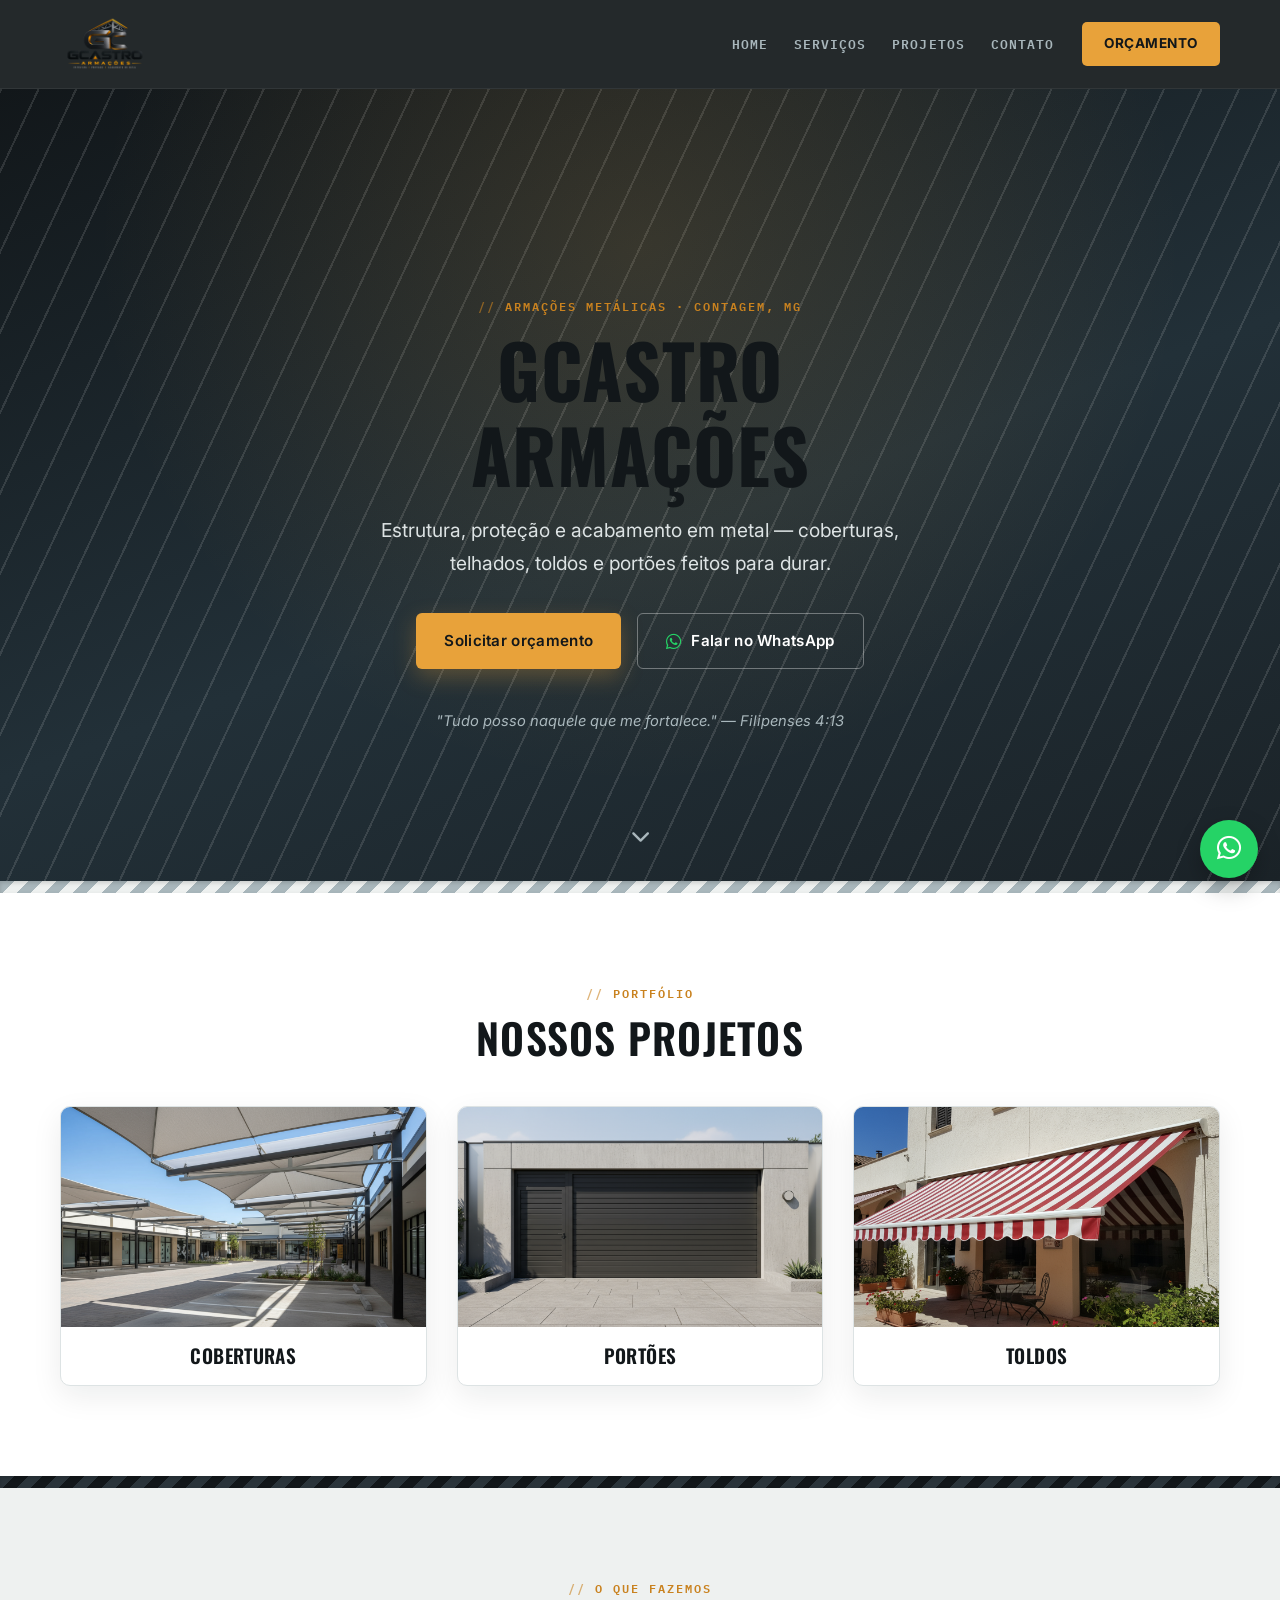
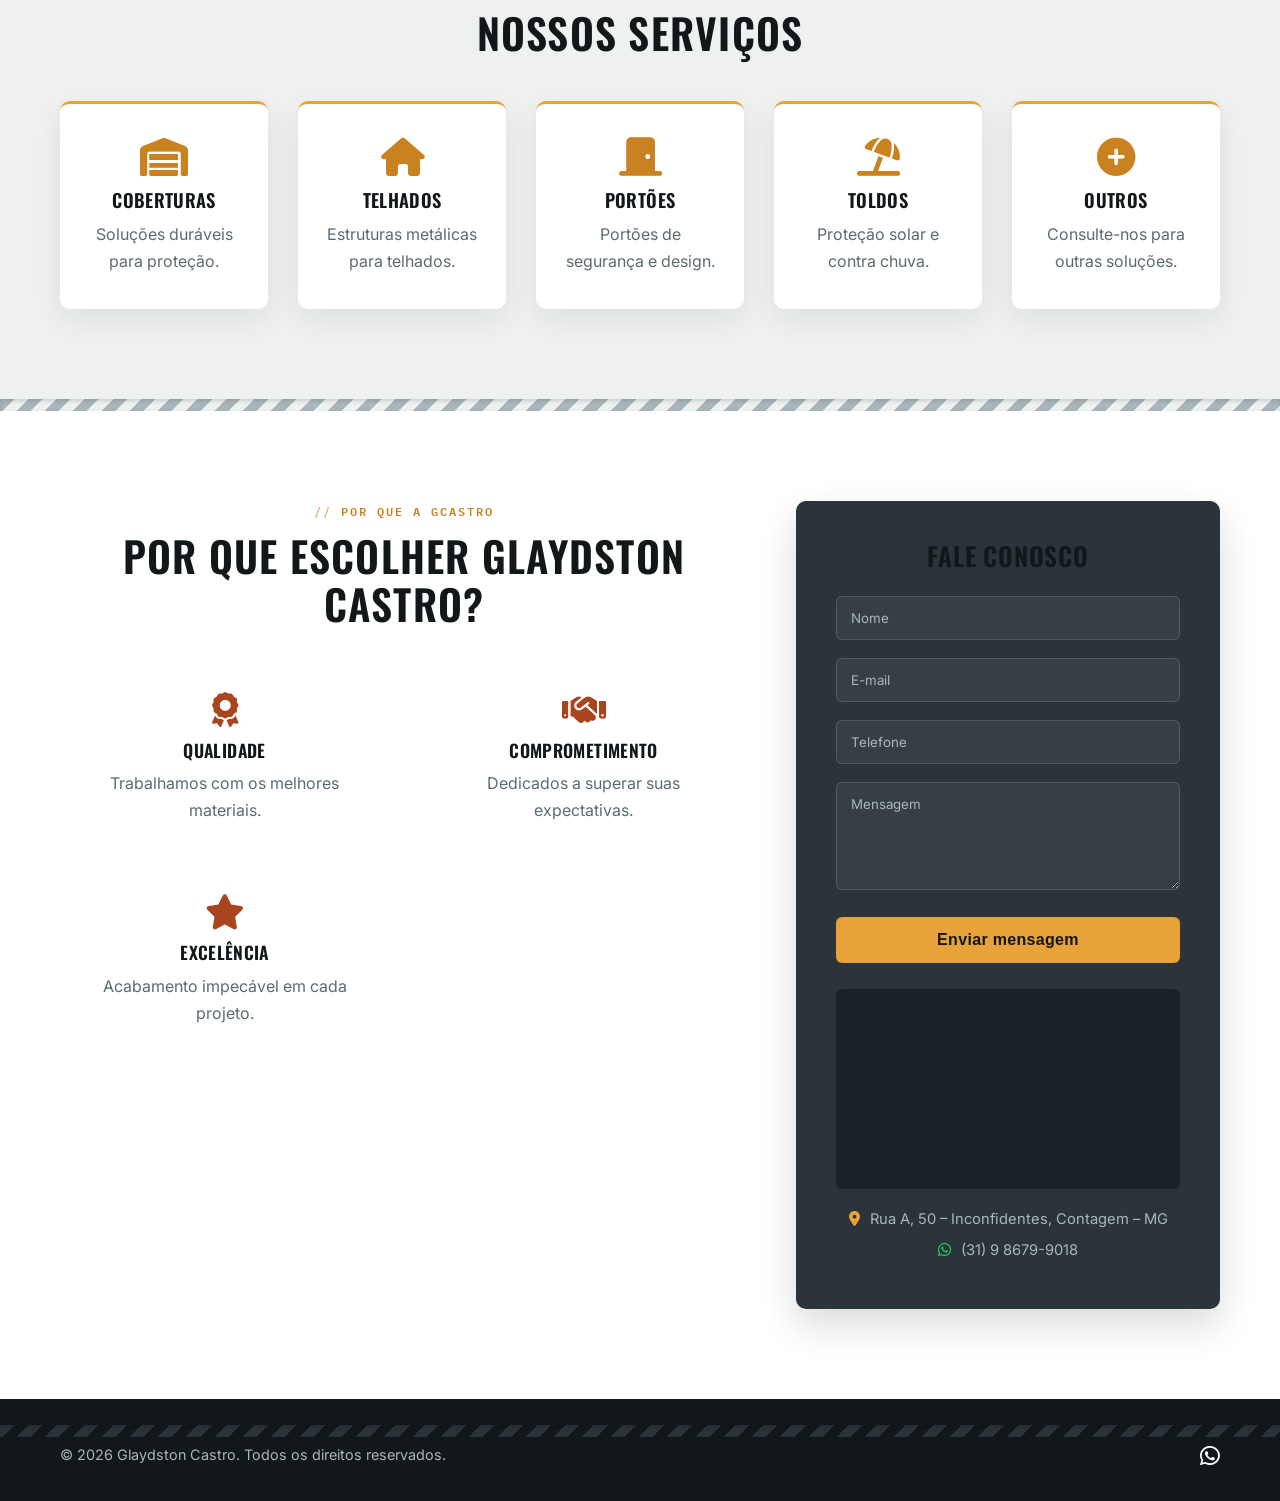
==== index.html @ 1cb58c8f "Update index.html" ====
<!DOCTYPE html>
<html lang="pt-BR">

<head>
    <!-- ==== Metas essenciais ==== -->
    <meta charset="UTF-8">
    <meta name="viewport" content="width=device-width, initial-scale=1.0">
    <title>GCASTRO ARMAÇÕES – Coberturas, Toldos, Portões e Telhados</title>
    <meta name="description"
          content="Armações metálicas, coberturas, toldos, portões e telhados em Contagem – Glaydston Castro. Qualidade, comprometimento e excelência.">
    <meta name="theme-color" content="#161D22">
    <link rel="canonical" href="https://gcastroarmacoes.cf/">

    <!-- ==== Open Graph (para redes sociais) ==== -->
    <meta property="og:title" content="GCASTRO ARMAÇÕES">
    <meta property="og:description"
          content="Armações metálicas, coberturas, toldos, portões e telhados em Contagem – Glaydston Castro.">
    <meta property="og:url" content="https://gcastroarmacoes.cf/">
    <meta property="og:image" content="https://gcastroarmacoes.cf/images/logo.png">
    <meta property="og:type" content="website">
    <meta property="og:locale" content="pt_BR">

    <!-- ==== Favicon ==== -->
    <link rel="icon" href="/favicon.png" type="image/png">

    <!-- ==== Pré-conexões (melhor LCP) ==== -->
    <link rel="preconnect" href="https://fonts.googleapis.com">
    <link rel="preconnect" href="https://fonts.gstatic.com" crossorigin>
    <link rel="preconnect" href="https://cdnjs.cloudflare.com">

    <!-- ==== Fontes externas ====
         Oswald  -> títulos (traço condensado, "estampado em metal")
         Inter   -> texto corrido
         IBM Plex Mono -> rótulos/etiquetas (efeito "código de série") -->
    <link href="https://fonts.googleapis.com/css2?family=Oswald:wght@500;600;700&family=Inter:wght@400;500;600&family=IBM+Plex+Mono:wght@500;600&display=swap"
          rel="stylesheet">
    <link rel="stylesheet"
          href="https://cdnjs.cloudflare.com/ajax/libs/font-awesome/6.5.1/css/all.min.css">

    <!-- ==== Seu CSS ==== -->
    <link rel="stylesheet" href="style.css">
</head>

<body>

<a class="skip-link" href="#home">Pular para o conteúdo</a>

<header class="header" id="site-header">
    <div class="container">
        <!-- LOGO -->
        <a href="#home" class="logo" aria-label="Ir para a página inicial">
            <img src="images/logoGcastro.png" alt="Logotipo GCASTRO ARMAÇÕES" loading="lazy">
        </a>

        <!-- BOTÃO DO MENU MOBILE -->
        <button class="menu-toggle"
                aria-label="Abrir menu"
                aria-controls="nav-primary"
                aria-expanded="false">
            <i class="fa-solid fa-bars"></i>
        </button>

        <!-- MENU DE NAVEGAÇÃO -->
        <nav id="nav-primary" class="navbar" aria-label="Menu principal">
            <ul>
                <li><a href="#home">HOME</a></li>
                <li><a href="#servicos">SERVIÇOS</a></li>
                <li><a href="#projetos">PROJETOS</a></li>
                <li><a href="#contato">CONTATO</a></li>
            </ul>
            <a href="#contato" class="btn-cta">ORÇAMENTO</a>
        </nav>
    </div>
    <div class="nav-backdrop" hidden></div>
</header>

<!-- ==== CONTEÚDO PRINCIPAL ==== -->
<main>

    <!-- HERO -->
    <section id="home" class="hero">
        <div class="hero-texture" aria-hidden="true"></div>
        <div class="hero-overlay"></div>
        <div class="container hero-content">
            <p class="eyebrow">Armações metálicas · Contagem, MG</p>
            <h1>GCASTRO<br>ARMAÇÕES</h1>
            <p class="hero-lead">Estrutura, proteção e acabamento em metal — coberturas, telhados,
                toldos e portões feitos para durar.</p>
            <div class="hero-actions">
                <a href="#contato" class="btn btn-primary">Solicitar orçamento</a>
                <a href="https://wa.me/5531986799018" class="btn btn-ghost" target="_blank" rel="noopener">
                    <i class="fa-brands fa-whatsapp"></i> Falar no WhatsApp
                </a>
            </div>
            <p class="bible-verse">"Tudo posso naquele que me fortalece." — Filipenses 4:13</p>
        </div>
        <a href="#projetos" class="scroll-cue" aria-label="Rolar para os projetos">
            <i class="fa-solid fa-chevron-down"></i>
        </a>
    </section>

    <div class="seam" aria-hidden="true"></div>

    <!-- PROJETOS -->
    <section id="projetos" class="section projetos-section">
        <div class="container">
            <p class="eyebrow eyebrow-center">Portfólio</p>
            <h2>Nossos Projetos</h2>
            <div class="grid-3">
                <article class="projeto-card reveal">
                    <div class="projeto-media">
                        <img src="images/coberturas-com-toldo.png"
                             alt="Cobertura residencial com toldo"
                             loading="lazy">
                    </div>
                    <h3>Coberturas</h3>
                </article>
                <article class="projeto-card reveal">
                    <div class="projeto-media">
                        <img src="images/portao-moderno.png"
                             alt="Portão de design moderno"
                             loading="lazy">
                    </div>
                    <h3>Portões</h3>
                </article>
                <article class="projeto-card reveal">
                    <div class="projeto-media">
                        <img src="images/toldo-listrado.png"
                             alt="Toldo listrado"
                             loading="lazy">
                    </div>
                    <h3>Toldos</h3>
                </article>
            </div>
        </div>
    </section>

    <div class="seam seam-alt" aria-hidden="true"></div>

    <!-- SERVIÇOS -->
    <section id="servicos" class="section servicos-section">
        <div class="container">
            <p class="eyebrow eyebrow-center">O que fazemos</p>
            <h2>Nossos Serviços</h2>
            <div class="grid-3 grid-5">
                <div class="servico-item reveal">
                    <i class="fa-solid fa-warehouse"></i>
                    <h3>Coberturas</h3>
                    <p>Soluções duráveis para proteção.</p>
                </div>
                <div class="servico-item reveal">
                    <i class="fa-solid fa-house"></i>
                    <h3>Telhados</h3>
                    <p>Estruturas metálicas para telhados.</p>
                </div>
                <div class="servico-item reveal">
                    <i class="fa-solid fa-door-closed"></i>
                    <h3>Portões</h3>
                    <p>Portões de segurança e design.</p>
                </div>
                <div class="servico-item reveal">
                    <i class="fa-solid fa-umbrella-beach"></i>
                    <h3>Toldos</h3>
                    <p>Proteção solar e contra chuva.</p>
                </div>
                <div class="servico-item reveal">
                    <i class="fa-solid fa-circle-plus"></i>
                    <h3>Outros</h3>
                    <p>Consulte-nos para outras soluções.</p>
                </div>
            </div>
        </div>
    </section>

    <div class="seam" aria-hidden="true"></div>

    <!-- CONTATO / POR QUE ESCOLHER -->
    <section id="contato" class="section choose-contact-section">
        <div class="container flex-container">
            <!-- Por que escolher -->
            <div class="choose-us-content">
                <p class="eyebrow">Por que a Gcastro</p>
                <h2>Por que escolher Glaydston Castro?</h2>
                <div class="grid-3">
                    <div class="reason-item reveal">
                        <i class="fa-solid fa-award"></i>
                        <h3>Qualidade</h3>
                        <p>Trabalhamos com os melhores materiais.</p>
                    </div>
                    <div class="reason-item reveal">
                        <i class="fa-solid fa-handshake"></i>
                        <h3>Comprometimento</h3>
                        <p>Dedicados a superar suas expectativas.</p>
                    </div>
                    <div class="reason-item reveal">
                        <i class="fa-solid fa-star"></i>
                        <h3>Excelência</h3>
                        <p>Acabamento impecável em cada projeto.</p>
                    </div>
                </div>
            </div>

            <!-- Formulário de contato -->
            <div class="contact-form-card reveal">
                <h2>Fale Conosco</h2>

                <!-- *** Troque o action abaixo por seu endpoint (ex.: Formspree, Netlify Forms, etc.) *** -->
                <form action="https://formspree.io/f/mwlkeevk" method="POST"
                         name="_subject"
                        value="Novo orçamento - GCASTRO ARMAÇÕES">
                    <div class="form-group">
                        <label for="nome" class="sr-only">Nome</label>
                        <input type="text" id="nome" name="nome" placeholder="Nome" required>
                    </div>

                    <div class="form-group">
                        <label for="email" class="sr-only">E-mail</label>
                        <input type="email" id="email" name="_replyto" placeholder="E-mail" required>
                    </div>

                    <div class="form-group">
                        <label for="telefone" class="sr-only">Telefone</label>
                        <input type="tel" id="telefone" name="telefone" placeholder="Telefone">
                    </div>

                    <div class="form-group">
                        <label for="mensagem" class="sr-only">Mensagem</label>
                        <textarea id="mensagem" name="mensagem" rows="5"
                                  placeholder="Mensagem"></textarea>
                    </div>

                    <button type="submit" class="btn-submit">Enviar mensagem</button>

                    <input type="hidden"
                       name="_next"
                       value="https://gcastroarmacoes.cf/obrigado.html">
                </form>

                <!-- MAPA (lazy-load) -->
                <div class="map-placeholder">
                    <iframe src="https://www.google.com/maps/embed?pb=!1m18!1m12!1m3!1d3751.234567890123!2d-44.03!3d-19.93!2m3!1f0!2f0!3f0!3m2!1i1024!2i768!4f13.1!3m3!1m2!1s0x0%3A0x0!2zMTnCsDU1JzQ4LjAiUyA0NMKwMDEnNDguMCJX!5e0!3m2!1spt-BR!2sbr!4v1699999999999!5m2!1spt-BR!2sbr"
                            width="100%" height="200" style="border:0;" loading="lazy"
                            title="Localização Gcastro Armações no mapa"
                            allowfullscreen="" referrerpolicy="no-referrer-when-downgrade"></iframe>
                </div>

                <p class="address"><i class="fa-solid fa-location-dot"></i> Rua A, 50 – Inconfidentes, Contagem – MG</p>
                <p class="phone"><i class="fa-brands fa-whatsapp"></i> (31) 9 8679-9018</p>
            </div>
        </div>
    </section>

</main>

<!-- ==== RODAPÉ ==== -->
<footer class="footer">
    <div class="seam seam-alt" aria-hidden="true"></div>
    <div class="container">
        <p>&copy; <span id="year">2024</span> Glaydston Castro. Todos os direitos reservados.</p>
        <div class="social-links">
            <a href="https://wa.me/5531986799018" target="_blank" rel="noopener" title="WhatsApp">
                <i class="fa-brands fa-whatsapp"></i>
            </a>
        </div>
    </div>
</footer>

<!-- BOTÃO FLUTUANTE WHATSAPP -->
<a href="https://wa.me/5531986799018" class="whatsapp-float" target="_blank" rel="noopener"
   aria-label="Chamar no WhatsApp">
    <i class="fa-brands fa-whatsapp"></i>
</a>

<!-- BOTÃO VOLTAR AO TOPO -->
<button class="back-to-top" type="button" aria-label="Voltar ao topo" hidden>
    <i class="fa-solid fa-arrow-up"></i>
</button>

<!-- ==== Seu JavaScript ==== -->
<script src="script.js" defer></script>
</body>
</html>
---- style.css ----
/* =========================================================
   1  RESET BÁSICO
   ========================================================= */
*,
*::before,
*::after {
    margin: 0;
    padding: 0;
    box-sizing: border-box;
}

/* =========================================================
   2  TOKENS — sistema de design "metal industrial"
   Paleta inspirada em chapa galvanizada, aço oxidado e sinalização
   de obra: cinza-aço frio, carvão quase preto e âmbar de solda.
   ========================================================= */
:root {
    /* aço / neutros */
    --ink:        #12171A;   /* texto principal sobre claro */
    --steel-900:  #12171A;   /* fundo mais escuro (header/footer) */
    --steel-800:  #1B2328;   /* seções escuras */
    --steel-700:  #2A343A;   /* cartões escuros (form de contato) */
    --steel-500:  #5B6B72;   /* texto secundário sobre claro */
    --steel-300:  #A9B7BC;   /* texto secundário sobre escuro */
    --steel-200:  #DDE3E4;   /* bordas sutis */
    --mist:       #EEF1F0;   /* fundo de seção clara (cinza-primer frio) */
    --white:      #FFFFFF;

    /* acentos — tons de solda / metal oxidado */
    --amber:      #E8A23A;   /* acento primário: faísca / zinco */
    --amber-dark: #C9821F;   /* hover do acento primário */
    --rust:       #A8451F;   /* acento secundário: aço oxidado */

    /* tipografia */
    --font-display: 'Oswald', sans-serif;
    --font-body:    'Inter', sans-serif;
    --font-mono:    'IBM Plex Mono', monospace;

    /* forma */
    --radius: 10px;
    --shadow-soft: 0 10px 30px rgba(18, 23, 26, .08);
    --shadow-lift: 0 16px 36px rgba(18, 23, 26, .16);
    --ease: cubic-bezier(.22, .61, .36, 1);
}

/* =========================================================
   3  TIPOGRAFIA / GERAL
   ========================================================= */
html {
    scroll-behavior: smooth;
    scroll-padding-top: 90px;
}
body {
    font-family: var(--font-body);
    line-height: 1.7;
    color: var(--ink);
    background-color: var(--white);
}
a { text-decoration: none; color: inherit; }
ul { list-style: none; }
img { max-width: 100%; display: block; }

h1, h2, h3 {
    font-family: var(--font-display);
    text-transform: uppercase;
    color: var(--ink);
    line-height: 1.15;
}
h2 {
    font-size: clamp(1.8rem, 3.4vw, 2.6rem);
    font-weight: 600;
    letter-spacing: .03em;
    text-align: center;
    margin-bottom: 16px;
}
h3 { font-weight: 600; letter-spacing: .02em; margin-bottom: 10px; }

.eyebrow {
    font-family: var(--font-mono);
    font-size: .78rem;
    font-weight: 600;
    letter-spacing: .16em;
    text-transform: uppercase;
    color: var(--amber-dark);
    margin-bottom: 10px;
}
.eyebrow::before { content: '// '; opacity: .6; }
.eyebrow-center { text-align: center; }

/* Foco visível para navegação por teclado */
a:focus-visible,
button:focus-visible,
input:focus-visible,
textarea:focus-visible {
    outline: 3px solid var(--amber);
    outline-offset: 3px;
}

/* Link "pular para o conteúdo" */
.skip-link {
    position: absolute;
    left: -999px;
    top: 0;
    background: var(--amber);
    color: var(--ink);
    padding: 12px 18px;
    font-weight: 600;
    z-index: 2000;
    border-radius: 0 0 6px 0;
}
.skip-link:focus { left: 0; }

/* =========================================================
   4  LAYOUT / CONTAINER
   ========================================================= */
.container {
    max-width: 1200px;
    margin: 0 auto;
    padding: 0 20px;
}

/* =========================================================
   5  HEADER
   ========================================================= */
.header {
    background-color: rgba(18, 23, 26, .92);
    backdrop-filter: blur(8px);
    color: var(--white);
    padding: 14px 0;
    position: sticky;
    top: 0;
    z-index: 1000;
    border-bottom: 1px solid rgba(255,255,255,.06);
    transition: box-shadow .3s var(--ease);
}
.header.is-scrolled { box-shadow: 0 8px 24px rgba(0,0,0,.25); }
.header .container {
    display: flex;
    align-items: center;
    justify-content: space-between;
}

.logo { display: flex; align-items: center; }
.logo img {
    height: 60px;
    width: auto;
    max-width: 220px;
    object-fit: contain;
}

.navbar { display: flex; align-items: center; gap: 28px; }
.navbar ul { display: flex; gap: 26px; }
.navbar ul li a {
    font-family: var(--font-mono);
    font-size: .82rem;
    letter-spacing: .08em;
    color: var(--steel-300);
    font-weight: 600;
    padding-bottom: 4px;
    border-bottom: 2px solid transparent;
    transition: color .25s var(--ease), border-color .25s var(--ease);
}
.navbar ul li a:hover,
.navbar ul li a:focus-visible { color: var(--white); border-color: var(--amber); }

.btn-cta {
    background-color: var(--amber);
    color: var(--ink);
    padding: 10px 22px;
    border-radius: 5px;
    font-weight: 700;
    font-size: .85rem;
    letter-spacing: .04em;
    white-space: nowrap;
    transition: background-color .25s var(--ease), transform .25s var(--ease);
}
.btn-cta:hover { background-color: var(--white); transform: translateY(-2px); }

.menu-toggle {
    display: none;
    background: none;
    border: none;
    color: var(--white);
    font-size: 1.6rem;
    cursor: pointer;
}

.nav-backdrop {
    position: fixed;
    inset: 0;
    background: rgba(10, 13, 15, .55);
    opacity: 0;
    pointer-events: none;
    transition: opacity .3s var(--ease);
    z-index: 900;
}
.nav-backdrop.active { opacity: 1; pointer-events: auto; }

/* =========================================================
   6  HERO — textura "chapa corrugada"
   ========================================================= */
.hero {
    position: relative;
    min-height: 88vh;
    display: flex;
    align-items: center;
    justify-content: center;
    text-align: center;
    color: var(--white);
    background: linear-gradient(160deg, var(--steel-900) 0%, #223038 55%, var(--steel-800) 100%);
    overflow: hidden;
    padding: 140px 0 80px;
}
/* Sugestão: para usar uma foto real de fundo, adicione
   background-image: url('images/sua-foto.jpg'); background-size: cover;
   background-position: center; ao seletor .hero acima do gradiente. */
.hero-texture {
    position: absolute;
    inset: 0;
    opacity: .12;
    background-image: repeating-linear-gradient(
        115deg,
        var(--white) 0px, var(--white) 2px,
        transparent 2px, transparent 34px
    );
}
.hero-overlay {
    position: absolute;
    inset: 0;
    background: radial-gradient(ellipse at 50% 20%, rgba(232,162,58,.14), transparent 60%);
}
.hero-content { position: relative; z-index: 1; max-width: 760px; margin: 0 auto; }
.hero h1 {
    font-size: clamp(2.6rem, 7vw, 4.6rem);
    font-weight: 700;
    letter-spacing: .01em;
    margin-bottom: 18px;
}
.hero-lead {
    font-size: clamp(1rem, 1.6vw, 1.2rem);
    color: var(--steel-200, #DDE3E4);
    max-width: 560px;
    margin: 0 auto 34px;
}
.hero-actions {
    display: flex;
    gap: 16px;
    justify-content: center;
    flex-wrap: wrap;
    margin-bottom: 40px;
}
.btn {
    display: inline-flex;
    align-items: center;
    gap: 10px;
    padding: 14px 28px;
    border-radius: 6px;
    font-weight: 600;
    font-size: .95rem;
    letter-spacing: .02em;
    transition: transform .25s var(--ease), background-color .25s var(--ease), box-shadow .25s var(--ease);
}
.btn-primary {
    background: var(--amber);
    color: var(--ink);
    box-shadow: 0 8px 22px rgba(232,162,58,.28);
}
.btn-primary:hover { background: var(--white); transform: translateY(-3px); }
.btn-ghost {
    background: transparent;
    color: var(--white);
    border: 1.5px solid rgba(255,255,255,.35);
}
.btn-ghost:hover { border-color: var(--white); transform: translateY(-3px); }
.btn-ghost i { color: #25D366; font-size: 1.1rem; }

.hero .bible-verse {
    font-style: italic;
    font-size: .92rem;
    color: var(--steel-300);
}

.scroll-cue {
    position: absolute;
    left: 50%;
    bottom: 28px;
    transform: translateX(-50%);
    color: var(--steel-300);
    font-size: 1.2rem;
    animation: bounce 2.2s infinite;
}
@keyframes bounce {
    0%, 100% { transform: translate(-50%, 0); }
    50% { transform: translate(-50%, 8px); }
}

/* =========================================================
   7  SEAM — divisor "costura de chapa metálica" (assinatura visual)
   ========================================================= */
.seam {
    height: 12px;
    background: repeating-linear-gradient(
        135deg,
        var(--steel-300) 0 10px,
        var(--mist) 10px 20px
    );
    box-shadow: inset 0 2px 4px rgba(0,0,0,.15);
}
.seam-alt {
    background: repeating-linear-gradient(
        135deg,
        var(--steel-700) 0 10px,
        var(--steel-900) 10px 20px
    );
}

/* =========================================================
   8  SEÇÕES GERAIS
   ========================================================= */
.section { padding: 90px 0; }
.projetos-section { background: var(--white); }
.servicos-section { background: var(--mist); text-align: center; }
.choose-contact-section { background: var(--white); }

.grid-3 {
    display: grid;
    grid-template-columns: repeat(auto-fit, minmax(280px, 1fr));
    gap: 30px;
    text-align: center;
    margin-top: 44px;
}
.grid-5 {
    grid-template-columns: repeat(auto-fit, minmax(200px, 1fr));
}

/* ==== CARD DE PROJETO ==== */
.projeto-card {
    background: var(--white);
    border-radius: var(--radius);
    overflow: hidden;
    box-shadow: var(--shadow-soft);
    transition: transform .35s var(--ease), box-shadow .35s var(--ease);
    border: 1px solid var(--steel-200);
}
.projeto-card:hover { transform: translateY(-6px); box-shadow: var(--shadow-lift); }
.projeto-media { position: relative; overflow: hidden; }
.projeto-media img {
    width: 100%; height: 220px; object-fit: cover;
    transition: transform .5s var(--ease);
}
.projeto-card:hover .projeto-media img { transform: scale(1.06); }
.projeto-card h3 { margin: 18px 0; font-size: 1.2rem; }

/* ==== ITEM DE SERVIÇO ==== */
.servico-item {
    background: var(--white);
    padding: 34px 24px;
    border-radius: var(--radius);
    box-shadow: var(--shadow-soft);
    border-top: 3px solid var(--amber);
    transition: transform .3s var(--ease), box-shadow .3s var(--ease);
}
.servico-item:hover { transform: translateY(-6px); box-shadow: var(--shadow-lift); }
.servico-item i { font-size: 2.4rem; color: var(--amber-dark); margin-bottom: .8rem; }
.servico-item h3 { font-size: 1.15rem; }
.servico-item p { color: var(--steel-500); }

/* ==== POR QUE ESCOLHER ==== */
.flex-container { display: flex; gap: 48px; align-items: flex-start; }
.choose-us-content { flex: 2; text-align: center; }
.reason-item { padding: 20px; }
.reason-item i { font-size: 2.2rem; color: var(--rust); margin-bottom: .8rem; }
.reason-item h3 { font-size: 1.1rem; }
.reason-item p { color: var(--steel-500); }

/* ==== FORMULÁRIO DE CONTATO ==== */
.contact-form-card {
    flex: 1;
    min-width: 300px;
    background: var(--steel-700);
    color: var(--white);
    padding: 40px;
    border-radius: var(--radius);
    box-shadow: var(--shadow-lift);
}
.contact-form-card h2 { font-size: 1.6rem; margin-bottom: 26px; }
.form-group { margin-bottom: 18px; }
.form-group input,
.form-group textarea {
    width: 100%;
    padding: 13px 14px;
    border: 1px solid rgba(255,255,255,.14);
    background: rgba(255,255,255,.06);
    color: var(--white);
    border-radius: 6px;
    font-family: var(--font-body);
    transition: border-color .25s var(--ease), background-color .25s var(--ease);
}
.form-group input::placeholder,
.form-group textarea::placeholder { color: var(--steel-300); }
.form-group input:focus,
.form-group textarea:focus {
    border-color: var(--amber);
    background: rgba(255,255,255,.1);
    outline: none;
}
.btn-submit {
    width: 100%;
    background: var(--amber);
    color: var(--ink);
    padding: 14px 25px;
    border: none;
    border-radius: 6px;
    font-size: 1rem;
    font-weight: 700;
    letter-spacing: .02em;
    cursor: pointer;
    transition: background .25s var(--ease), transform .25s var(--ease);
}
.btn-submit:hover { background: var(--white); transform: translateY(-2px); }

.map-placeholder {
    margin: 26px 0 18px;
    background: var(--steel-800);
    height: 200px;
    width: 100%;
    border-radius: 6px;
    overflow: hidden;
}

.contact-form-card .address,
.contact-form-card .phone {
    text-align: center;
    margin-bottom: 6px;
    color: var(--steel-300);
    font-size: .92rem;
}
.contact-form-card .phone i { color: #25D366; margin-right: 6px; }
.contact-form-card .address i { color: var(--amber); margin-right: 6px; }

/* =========================================================
   9  RODAPÉ
   ========================================================= */
.footer {
    background: var(--steel-900);
    color: var(--white);
    padding: 26px 0;
    text-align: center;
}
.footer .container {
    display: flex;
    flex-wrap: wrap;
    justify-content: space-between;
    align-items: center;
}
.footer p { color: var(--steel-300); font-size: .9rem; }
.social-links a {
    color: var(--white);
    font-size: 1.4rem;
    margin-left: 20px;
    transition: color .25s var(--ease);
}
.social-links a:hover { color: var(--amber); }

/* =========================================================
   10  BOTÕES FLUTUANTES
   ========================================================= */
.whatsapp-float {
    position: fixed;
    right: 22px;
    bottom: 22px;
    width: 58px;
    height: 58px;
    background: #25D366;
    color: var(--white);
    border-radius: 50%;
    display: flex;
    align-items: center;
    justify-content: center;
    font-size: 1.7rem;
    box-shadow: 0 10px 24px rgba(0,0,0,.25);
    z-index: 800;
    transition: transform .25s var(--ease);
}
.whatsapp-float:hover { transform: scale(1.08); }

.back-to-top {
    position: fixed;
    right: 22px;
    bottom: 90px;
    width: 46px;
    height: 46px;
    border: none;
    border-radius: 50%;
    background: var(--steel-800);
    color: var(--white);
    font-size: 1.1rem;
    cursor: pointer;
    box-shadow: 0 8px 20px rgba(0,0,0,.25);
    opacity: 0;
    transform: translateY(10px);
    transition: opacity .25s var(--ease), transform .25s var(--ease), background-color .25s var(--ease);
    z-index: 800;
}
.back-to-top.visible { opacity: 1; transform: translateY(0); }
.back-to-top:hover { background: var(--amber); color: var(--ink); }
.back-to-top[hidden] { display: none; }

/* =========================================================
   11  ANIMAÇÃO DE ENTRADA AO ROLAR
   ========================================================= */
.reveal {
    opacity: 0;
    transform: translateY(26px);
    transition: opacity .6s var(--ease), transform .6s var(--ease);
}
.reveal.is-visible { opacity: 1; transform: translateY(0); }

@media (prefers-reduced-motion: reduce) {
    html { scroll-behavior: auto; }
    .reveal { opacity: 1; transform: none; transition: none; }
    .scroll-cue { animation: none; }
    * { animation-duration: .001ms !important; transition-duration: .001ms !important; }
}

/* =========================================================
   12  RESPONSIVIDADE
   ========================================================= */
@media (max-width: 992px) {
    .flex-container { flex-direction: column; }
    .contact-form-card { margin-top: 20px; width: 100%; }
}

@media (max-width: 768px) {
    .navbar {
        position: fixed;
        top: 0;
        right: 0;
        height: 100vh;
        width: min(78vw, 320px);
        background: var(--steel-900);
        flex-direction: column;
        align-items: flex-start;
        justify-content: center;
        gap: 40px;
        padding: 40px 32px;
        transform: translateX(100%);
        transition: transform .35s var(--ease);
        z-index: 950;
    }
    .navbar.active { transform: translateX(0); display: flex; }
    .navbar ul { flex-direction: column; gap: 22px; }
    .navbar ul li a { font-size: 1rem; }
    .btn-cta { width: 100%; text-align: center; }

    .menu-toggle { display: block; }

    .hero { padding: 120px 0 70px; min-height: 80vh; }
    .hero-actions { flex-direction: column; align-items: stretch; }

    .section { padding: 60px 0; }

    .footer .container { flex-direction: column; gap: 12px; }
}

/* =========================================================
   13  A11Y — oculto visualmente, presente para leitores de tela
   ========================================================= */
.sr-only {
    position: absolute;
    width: 1px;
    height: 1px;
    padding: 0;
    margin: -1px;
    overflow: hidden;
    clip: rect(0,0,0,0);
    border: 0;
}
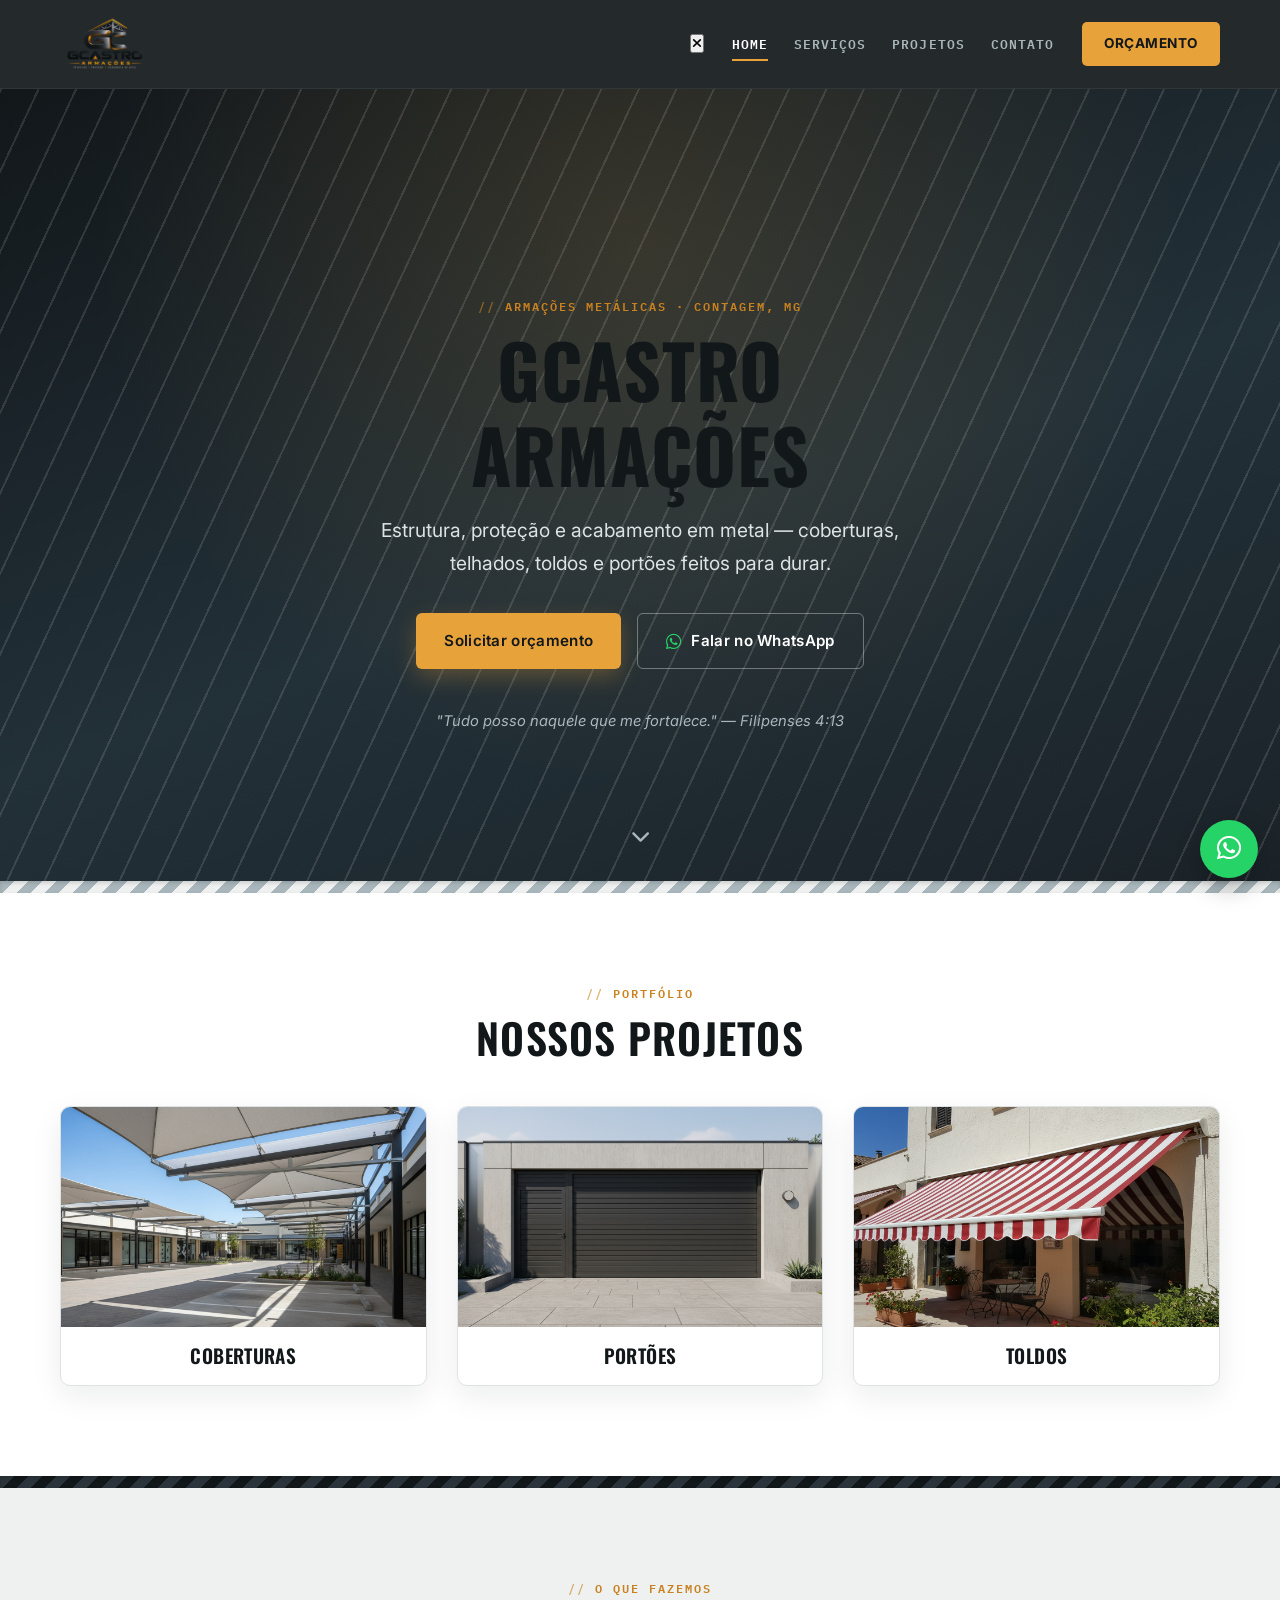
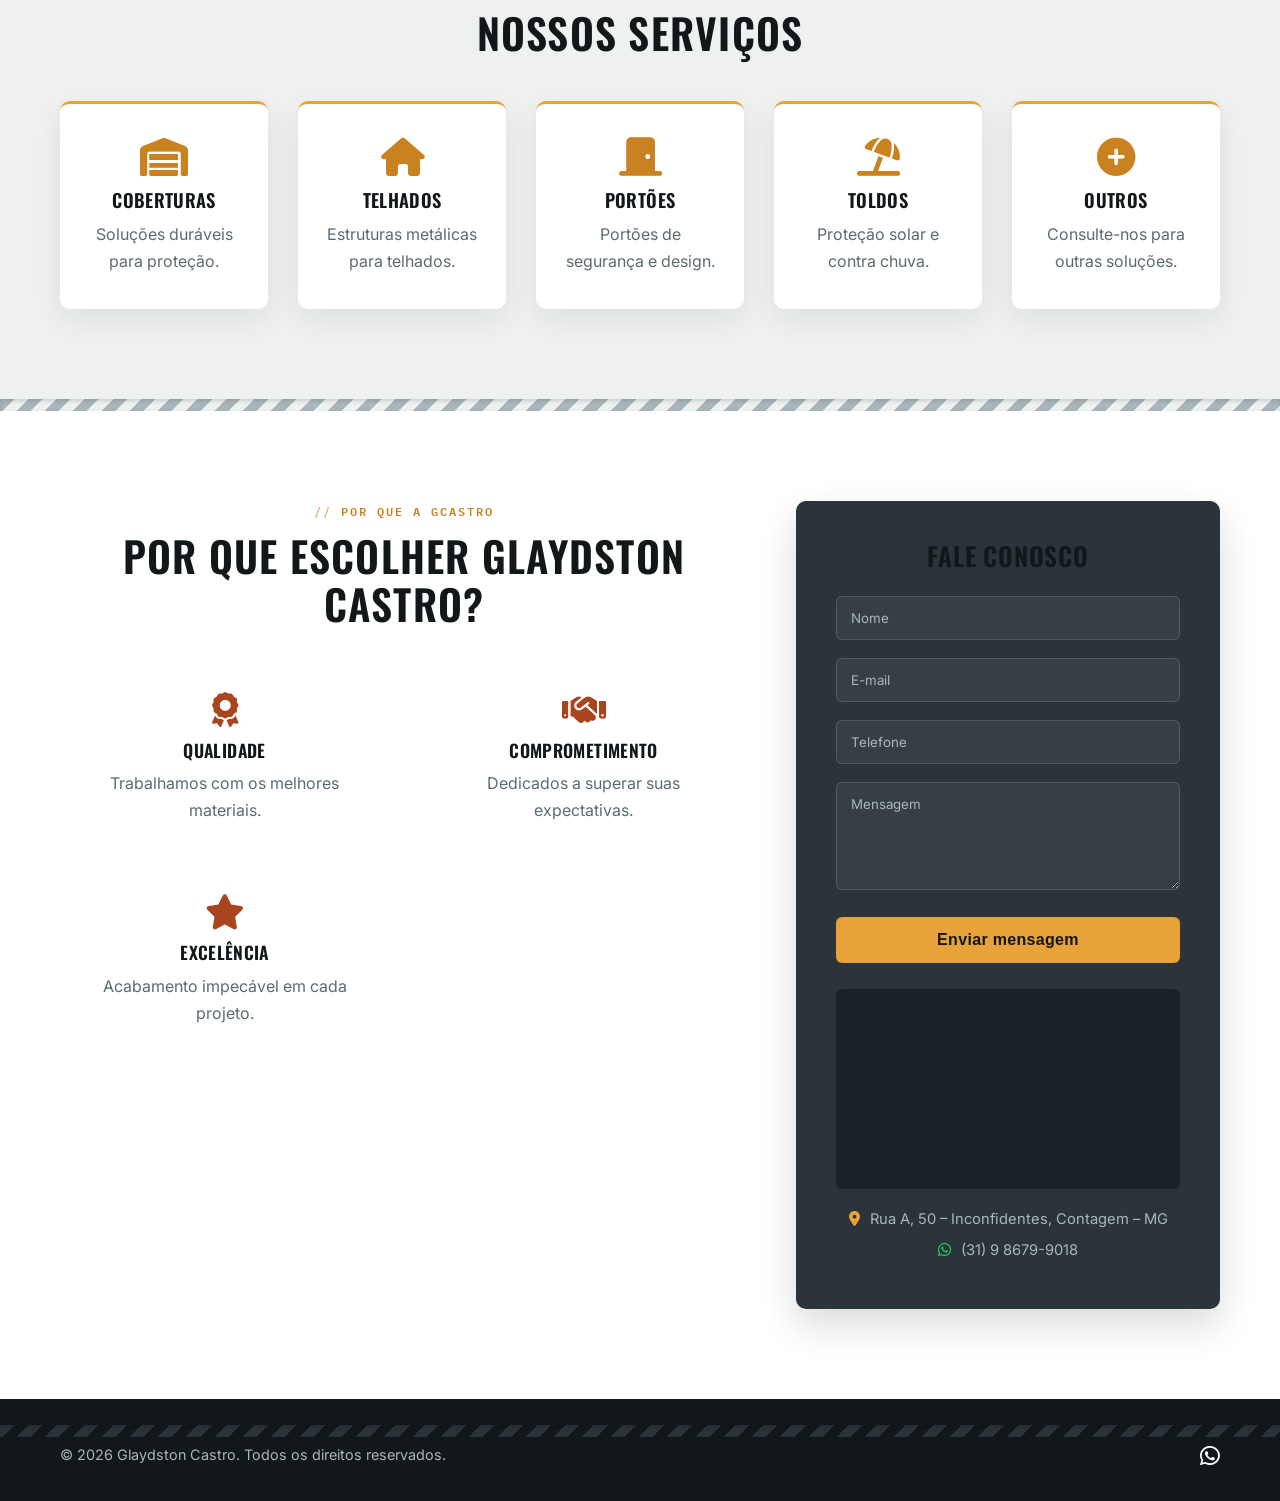
==== commit 2decb08c: "feat: add close button to navigation menu and update JS for menu toggle Co-authored-by: ARTHUR RODRI" ====
--- a/index.html
+++ b/index.html
@@ -21,7 +21,7 @@
     <meta property="og:locale" content="pt_BR">
 
     <!-- ==== Favicon ==== -->
-    <link rel="icon" href="/favicon.png" type="image/png">
+    <link rel="icon" href="./favicon.png" type="image/png">
 
     <!-- ==== Pré-conexões (melhor LCP) ==== -->
     <link rel="preconnect" href="https://fonts.googleapis.com">
@@ -61,8 +61,11 @@
         </button>
 
         <!-- MENU DE NAVEGAÇÃO -->
-        <nav id="nav-primary" class="navbar" aria-label="Menu principal">
-            <ul>
+        <nav id="nav-primary" class="navbar" aria-label="Menu principal">
+            <button class="nav-close" type="button" aria-label="Fechar menu">
+                <i class="fa-solid fa-xmark"></i>
+            </button>
+            <ul>
                 <li><a href="#home">HOME</a></li>
                 <li><a href="#servicos">SERVIÇOS</a></li>
                 <li><a href="#projetos">PROJETOS</a></li>
--- a/style.css
+++ b/style.css
@@ -50,12 +50,13 @@
     scroll-behavior: smooth;
     scroll-padding-top: 90px;
 }
-body {
-    font-family: var(--font-body);
-    line-height: 1.7;
-    color: var(--ink);
-    background-color: var(--white);
-}
+body {
+    font-family: var(--font-body);
+    line-height: 1.7;
+    color: var(--ink);
+    background-color: var(--white);
+}
+html, body { overflow-x: hidden; }
 a { text-decoration: none; color: inherit; }
 ul { list-style: none; }
 img { max-width: 100%; display: block; }
@@ -160,8 +161,9 @@
     border-bottom: 2px solid transparent;
     transition: color .25s var(--ease), border-color .25s var(--ease);
 }
-.navbar ul li a:hover,
-.navbar ul li a:focus-visible { color: var(--white); border-color: var(--amber); }
+.navbar ul li a:hover,
+.navbar ul li a:focus-visible { color: var(--white); border-color: var(--amber); }
+.navbar ul li a.is-active { color: var(--white); border-color: var(--amber); }
 
 .btn-cta {
     background-color: var(--amber);
@@ -176,14 +178,24 @@
 }
 .btn-cta:hover { background-color: var(--white); transform: translateY(-2px); }
 
-.menu-toggle {
-    display: none;
-    background: none;
-    border: none;
-    color: var(--white);
-    font-size: 1.6rem;
-    cursor: pointer;
-}
+.menu-toggle {
+    display: none;
+    background: none;
+    border: none;
+    color: var(--white);
+    font-size: 1.6rem;
+    cursor: pointer;
+    width: 44px;
+    height: 44px;
+    align-items: center;
+    justify-content: center;
+    border-radius: 8px;
+    -webkit-tap-highlight-color: transparent;
+    transition: background-color .25s var(--ease), transform .25s var(--ease);
+}
+.menu-toggle:active { transform: scale(.9); background: rgba(255,255,255,.08); }
+.menu-toggle i { transition: transform .3s var(--ease); }
+.menu-toggle.is-open i { transform: rotate(90deg); }
 
 .nav-backdrop {
     position: fixed;
@@ -482,7 +494,23 @@
     z-index: 800;
     transition: transform .25s var(--ease);
 }
-.whatsapp-float:hover { transform: scale(1.08); }
+.whatsapp-float:hover { transform: scale(1.08); }
+.whatsapp-float:active { transform: scale(.94); }
+
+/* =========================================================
+   10.1  FEEDBACK DE TOQUE (mobile) — retorno imediato ao tocar
+   ========================================================= */
+.btn, .btn-cta, .btn-submit, .projeto-card, .servico-item,
+.whatsapp-float, .back-to-top, .menu-toggle {
+    -webkit-tap-highlight-color: transparent;
+    touch-action: manipulation;
+}
+.btn:active,
+.btn-cta:active,
+.btn-submit:active { transform: scale(.97); }
+.projeto-card:active,
+.servico-item:active { transform: translateY(-2px) scale(.99); }
+.back-to-top:active { transform: scale(.9); }
 
 .back-to-top {
     position: fixed;
@@ -532,36 +560,88 @@
 }
 
 @media (max-width: 768px) {
-    .navbar {
-        position: fixed;
-        top: 0;
-        right: 0;
-        height: 100vh;
-        width: min(78vw, 320px);
-        background: var(--steel-900);
-        flex-direction: column;
-        align-items: flex-start;
-        justify-content: center;
-        gap: 40px;
-        padding: 40px 32px;
-        transform: translateX(100%);
-        transition: transform .35s var(--ease);
-        z-index: 950;
-    }
-    .navbar.active { transform: translateX(0); display: flex; }
-    .navbar ul { flex-direction: column; gap: 22px; }
-    .navbar ul li a { font-size: 1rem; }
-    .btn-cta { width: 100%; text-align: center; }
-
-    .menu-toggle { display: block; }
-
-    .hero { padding: 120px 0 70px; min-height: 80vh; }
-    .hero-actions { flex-direction: column; align-items: stretch; }
-
-    .section { padding: 60px 0; }
-
-    .footer .container { flex-direction: column; gap: 12px; }
-}
+    .navbar {
+        position: fixed;
+        top: 0;
+        right: 0;
+        height: 100vh;
+        width: min(78vw, 320px);
+        background: var(--steel-900);
+        flex-direction: column;
+        align-items: flex-start;
+        justify-content: center;
+        gap: 40px;
+        padding: 40px 32px;
+        transform: translateX(100%);
+        transition: transform .35s var(--ease), visibility .35s var(--ease);
+        z-index: 950;
+        /* Esconde de verdade quando fechado: evita que o arraste lateral
+           revele o menu e impede que ele gere rolagem horizontal na página */
+        visibility: hidden;
+        pointer-events: none;
+    }
+    .navbar.active {
+        transform: translateX(0);
+        display: flex;
+        visibility: visible;
+        pointer-events: auto;
+    }
+    /* Botão X dentro do painel do menu */
+    .nav-close {
+        position: absolute;
+        top: 18px;
+        right: 18px;
+        width: 44px;
+        height: 44px;
+        display: flex;
+        align-items: center;
+        justify-content: center;
+        border: 1px solid rgba(255,255,255,.12);
+        border-radius: 10px;
+        background: rgba(255,255,255,.04);
+        color: var(--white);
+        font-size: 1.4rem;
+        cursor: pointer;
+        -webkit-tap-highlight-color: transparent;
+        transition: transform .2s var(--ease), background .2s var(--ease);
+    }
+    .nav-close:active { transform: scale(.9); background: rgba(255,255,255,.1); }
+
+    .navbar ul { flex-direction: column; gap: 8px; width: 100%; }
+    .navbar ul li { width: 100%; }
+    .navbar ul li a {
+        display: block;
+        font-size: 1.05rem;
+        padding: 12px 0;
+        border-bottom: 1px solid rgba(255,255,255,.06);
+    }
+    .navbar ul li a.is-active { border-bottom-color: var(--amber); }
+    .btn-cta { width: 100%; text-align: center; padding: 14px 22px; margin-top: 8px; }
+
+    /* Entrada escalonada dos itens quando o menu abre */
+    .navbar ul li,
+    .navbar .btn-cta {
+        opacity: 0;
+        transform: translateX(24px);
+        transition: opacity .35s var(--ease), transform .35s var(--ease);
+    }
+    .navbar.active ul li,
+    .navbar.active .btn-cta { opacity: 1; transform: translateX(0); }
+    .navbar.active ul li:nth-child(1) { transition-delay: .08s; }
+    .navbar.active ul li:nth-child(2) { transition-delay: .14s; }
+    .navbar.active ul li:nth-child(3) { transition-delay: .20s; }
+    .navbar.active ul li:nth-child(4) { transition-delay: .26s; }
+    .navbar.active .btn-cta { transition-delay: .32s; }
+
+    .menu-toggle { display: flex; }
+
+    .hero { padding: 120px 0 70px; min-height: 80vh; }
+    .hero-actions { flex-direction: column; align-items: stretch; }
+
+    .section { padding: 60px 0; }
+
+    .footer .container { flex-direction: column; gap: 12px; }
+}
 
 /* =========================================================
    13  A11Y — oculto visualmente, presente para leitores de tela
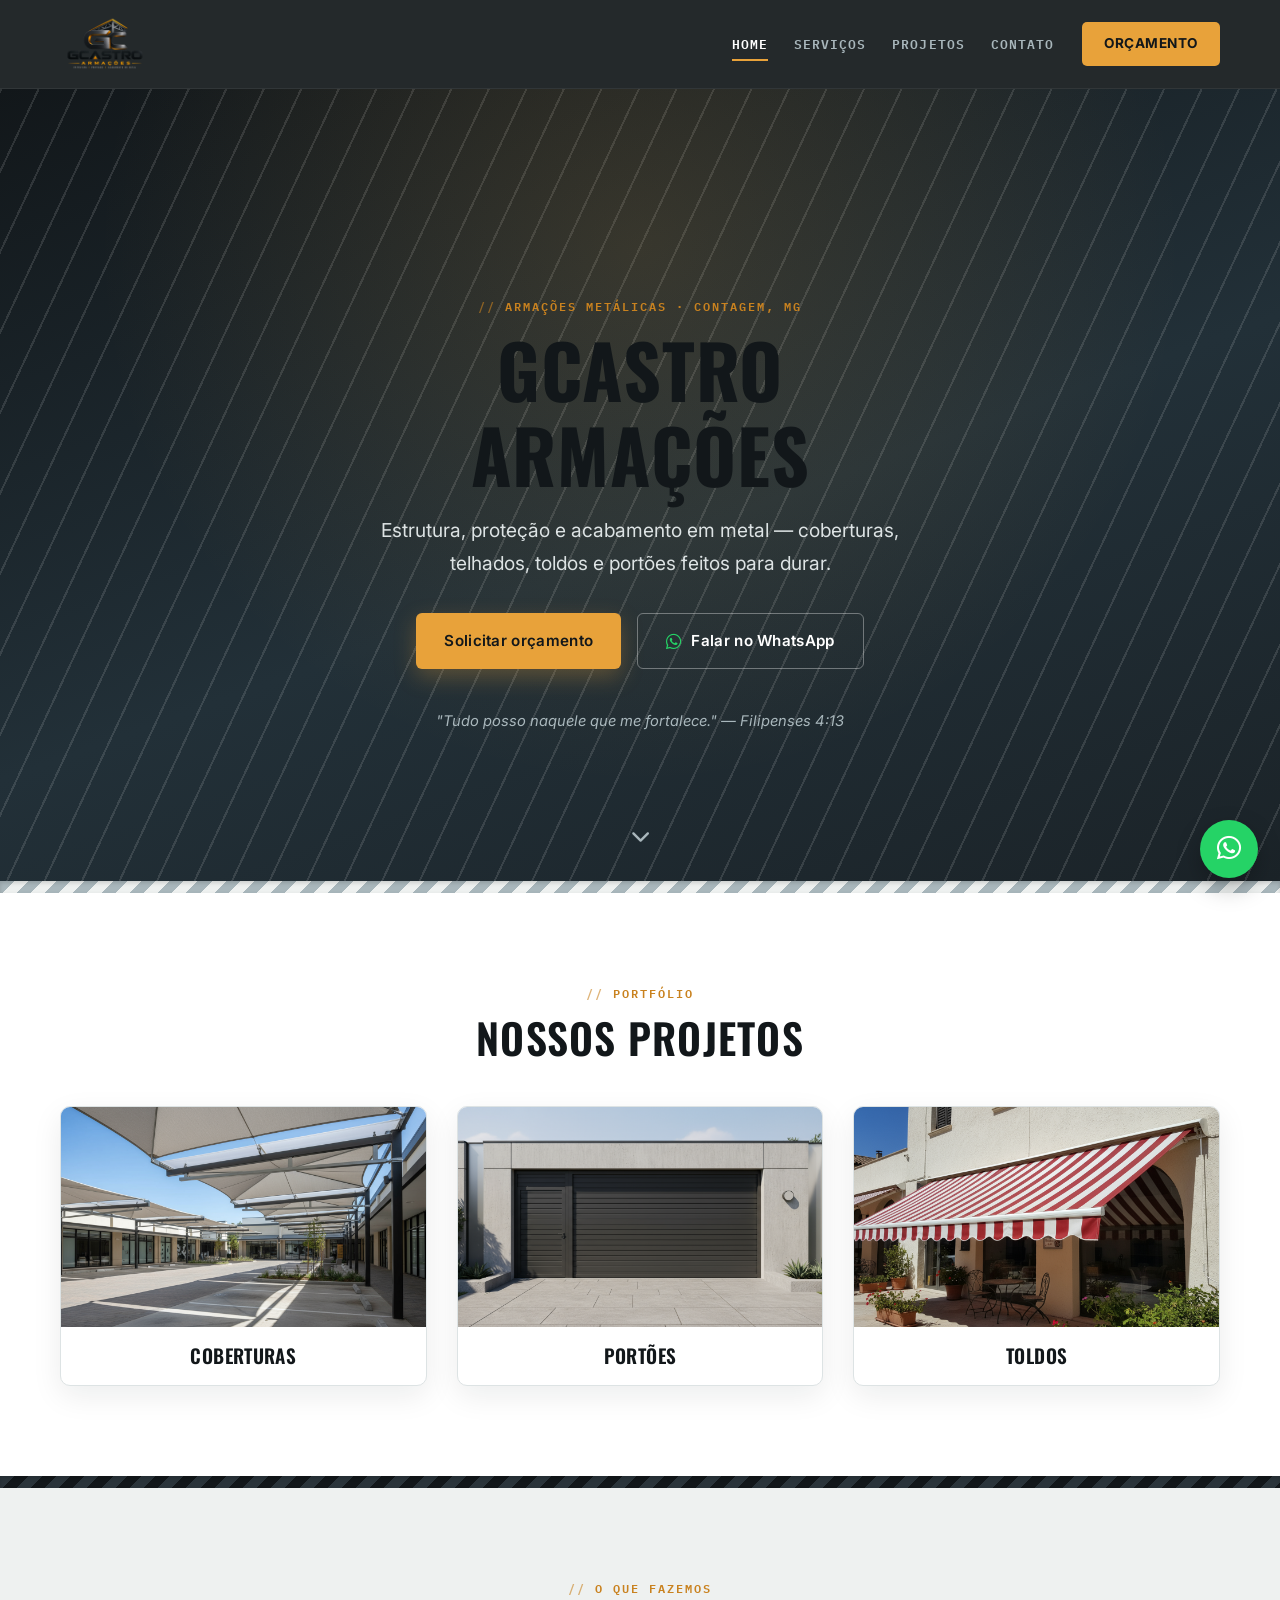
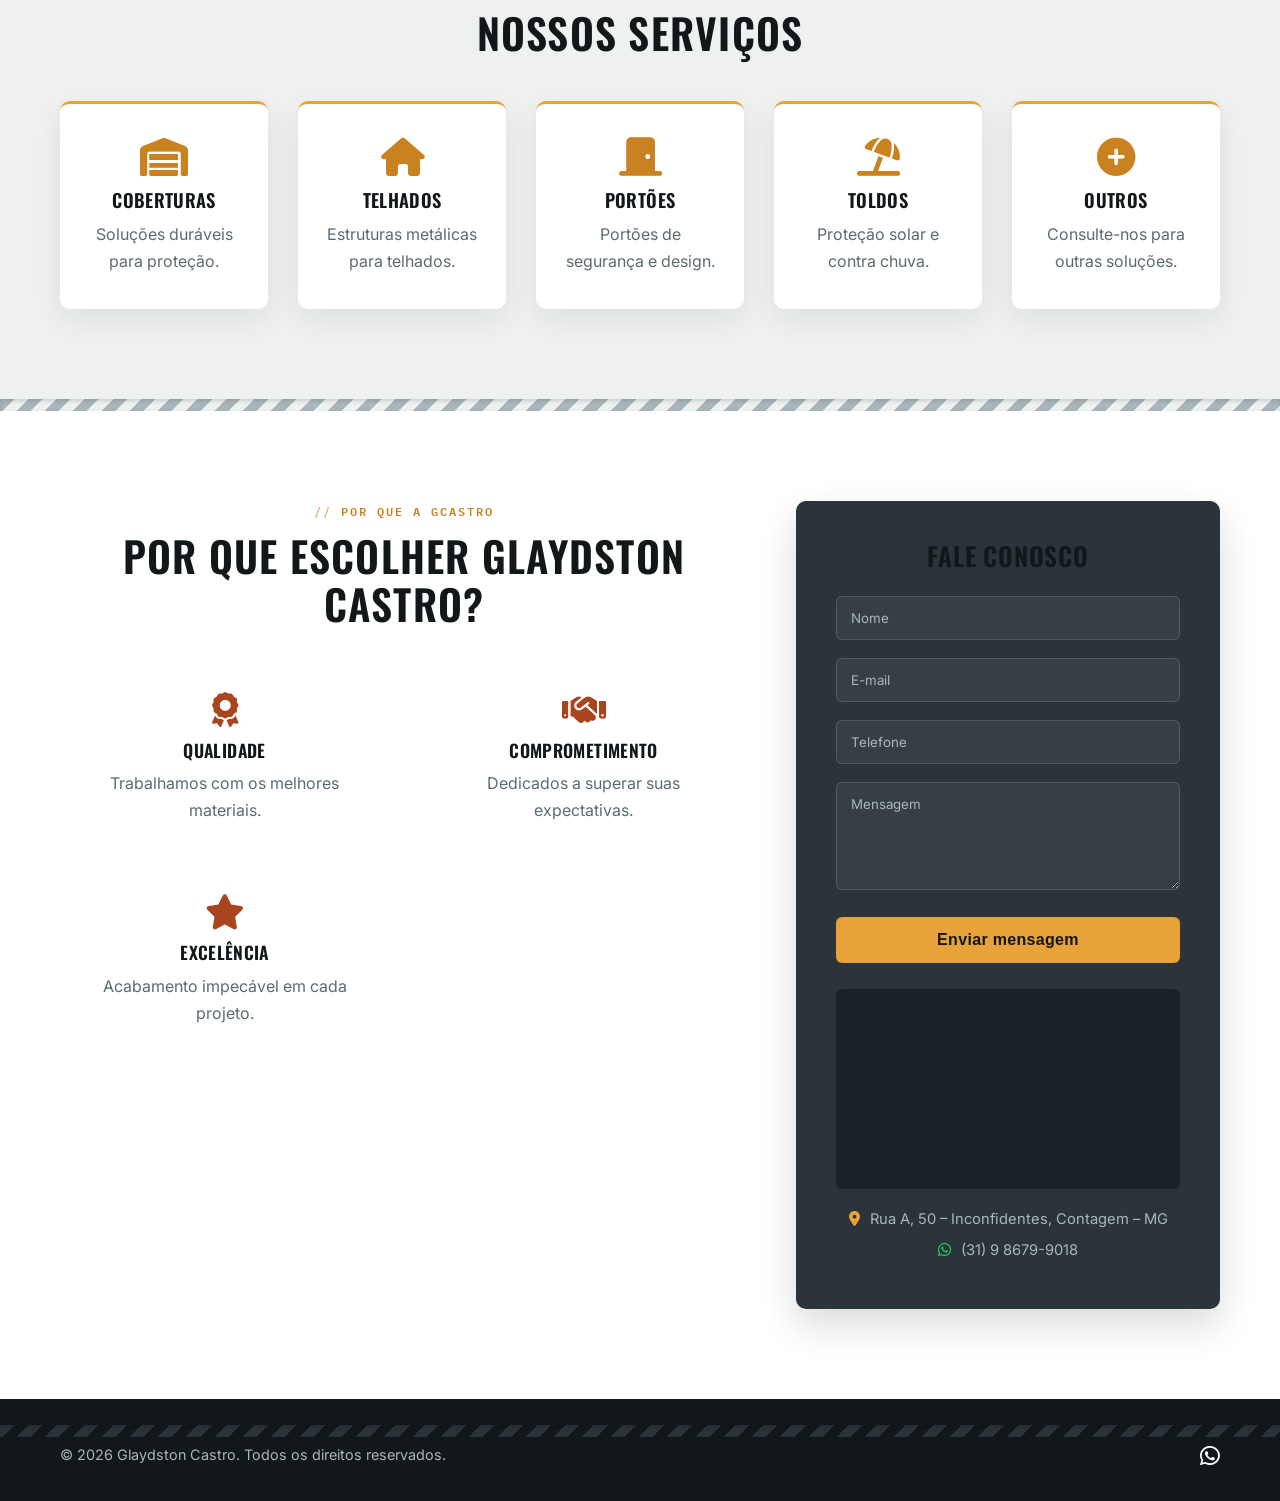
==== commit 22400910: "feat: enhance contact form with AJAX submission and success feedback Co-authored-by: ARTHUR RODRIGUE" ====
--- a/index.html
+++ b/index.html
@@ -207,11 +207,11 @@
             <div class="contact-form-card reveal">
                 <h2>Fale Conosco</h2>
 
-                <!-- *** Troque o action abaixo por seu endpoint (ex.: Formspree, Netlify Forms, etc.) *** -->
-                <form action="https://formspree.io/f/mwlkeevk" method="POST"
-                         name="_subject"
-                        value="Novo orçamento - GCASTRO ARMAÇÕES">
-                    <div class="form-group">
+                <!-- *** Troque o action abaixo por seu endpoint (ex.: Formspree, Netlify Forms, etc.) *** -->
+                <form id="contact-form" action="https://formspree.io/f/mwlkeevk" method="POST"
+                         name="_subject"
+                        value="Novo orçamento - GCASTRO ARMAÇÕES">
+                    <div class="form-group">
                         <label for="nome" class="sr-only">Nome</label>
                         <input type="text" id="nome" name="nome" placeholder="Nome" required>
                     </div>
@@ -232,19 +232,26 @@
                                   placeholder="Mensagem"></textarea>
                     </div>
 
-                    <button type="submit" class="btn-submit">Enviar mensagem</button>
-
-                    <input type="hidden"
-                       name="_next"
-                       value="https://gcastroarmacoes.cf/obrigado.html">
-                </form>
+                    <button type="submit" class="btn-submit">Enviar mensagem</button>
+                </form>
+
+                <!-- Mensagem de sucesso (exibida após envio) -->
+                <div class="form-feedback" id="form-feedback" role="status" aria-live="polite" hidden>
+                    <i class="fa-solid fa-circle-check"></i>
+                    <h3>Mensagem enviada!</h3>
+                    <p>Obrigado pelo contato. Recebemos sua solicitação e a equipe da
+                        GCASTRO retornará em breve. Se preferir falar agora, chame no WhatsApp.</p>
+                    <a href="https://wa.me/5531986799018" class="btn btn-primary" target="_blank" rel="noopener">
+                        <i class="fa-brands fa-whatsapp"></i> Falar no WhatsApp
+                    </a>
+                </div>
 
                 <!-- MAPA (lazy-load) -->
                 <div class="map-placeholder">
-                    <iframe src="https://www.google.com/maps/embed?pb=!1m18!1m12!1m3!1d3751.234567890123!2d-44.03!3d-19.93!2m3!1f0!2f0!3f0!3m2!1i1024!2i768!4f13.1!3m3!1m2!1s0x0%3A0x0!2zMTnCsDU1JzQ4LjAiUyA0NMKwMDEnNDguMCJX!5e0!3m2!1spt-BR!2sbr!4v1699999999999!5m2!1spt-BR!2sbr"
-                            width="100%" height="200" style="border:0;" loading="lazy"
-                            title="Localização Gcastro Armações no mapa"
-                            allowfullscreen="" referrerpolicy="no-referrer-when-downgrade"></iframe>
+                    <iframe src="https://www.google.com/maps?q=Rua%20A%2C%2050%20-%20Inconfidentes%2C%20Contagem%20-%20MG&output=embed"
+                            width="100%" height="200" style="border:0;" loading="lazy"
+                            title="Localização Gcastro Armações no mapa"
+                            allowfullscreen="" referrerpolicy="no-referrer-when-downgrade"></iframe>
                 </div>
 
                 <p class="address"><i class="fa-solid fa-location-dot"></i> Rua A, 50 – Inconfidentes, Contagem – MG</p>
--- a/style.css
+++ b/style.css
@@ -178,9 +178,11 @@
 }
 .btn-cta:hover { background-color: var(--white); transform: translateY(-2px); }
 
+.nav-close { display: none; }
+
 .menu-toggle {
-    display: none;
-    background: none;
+  display: none;
+  background: none;
     border: none;
     color: var(--white);
     font-size: 1.6rem;
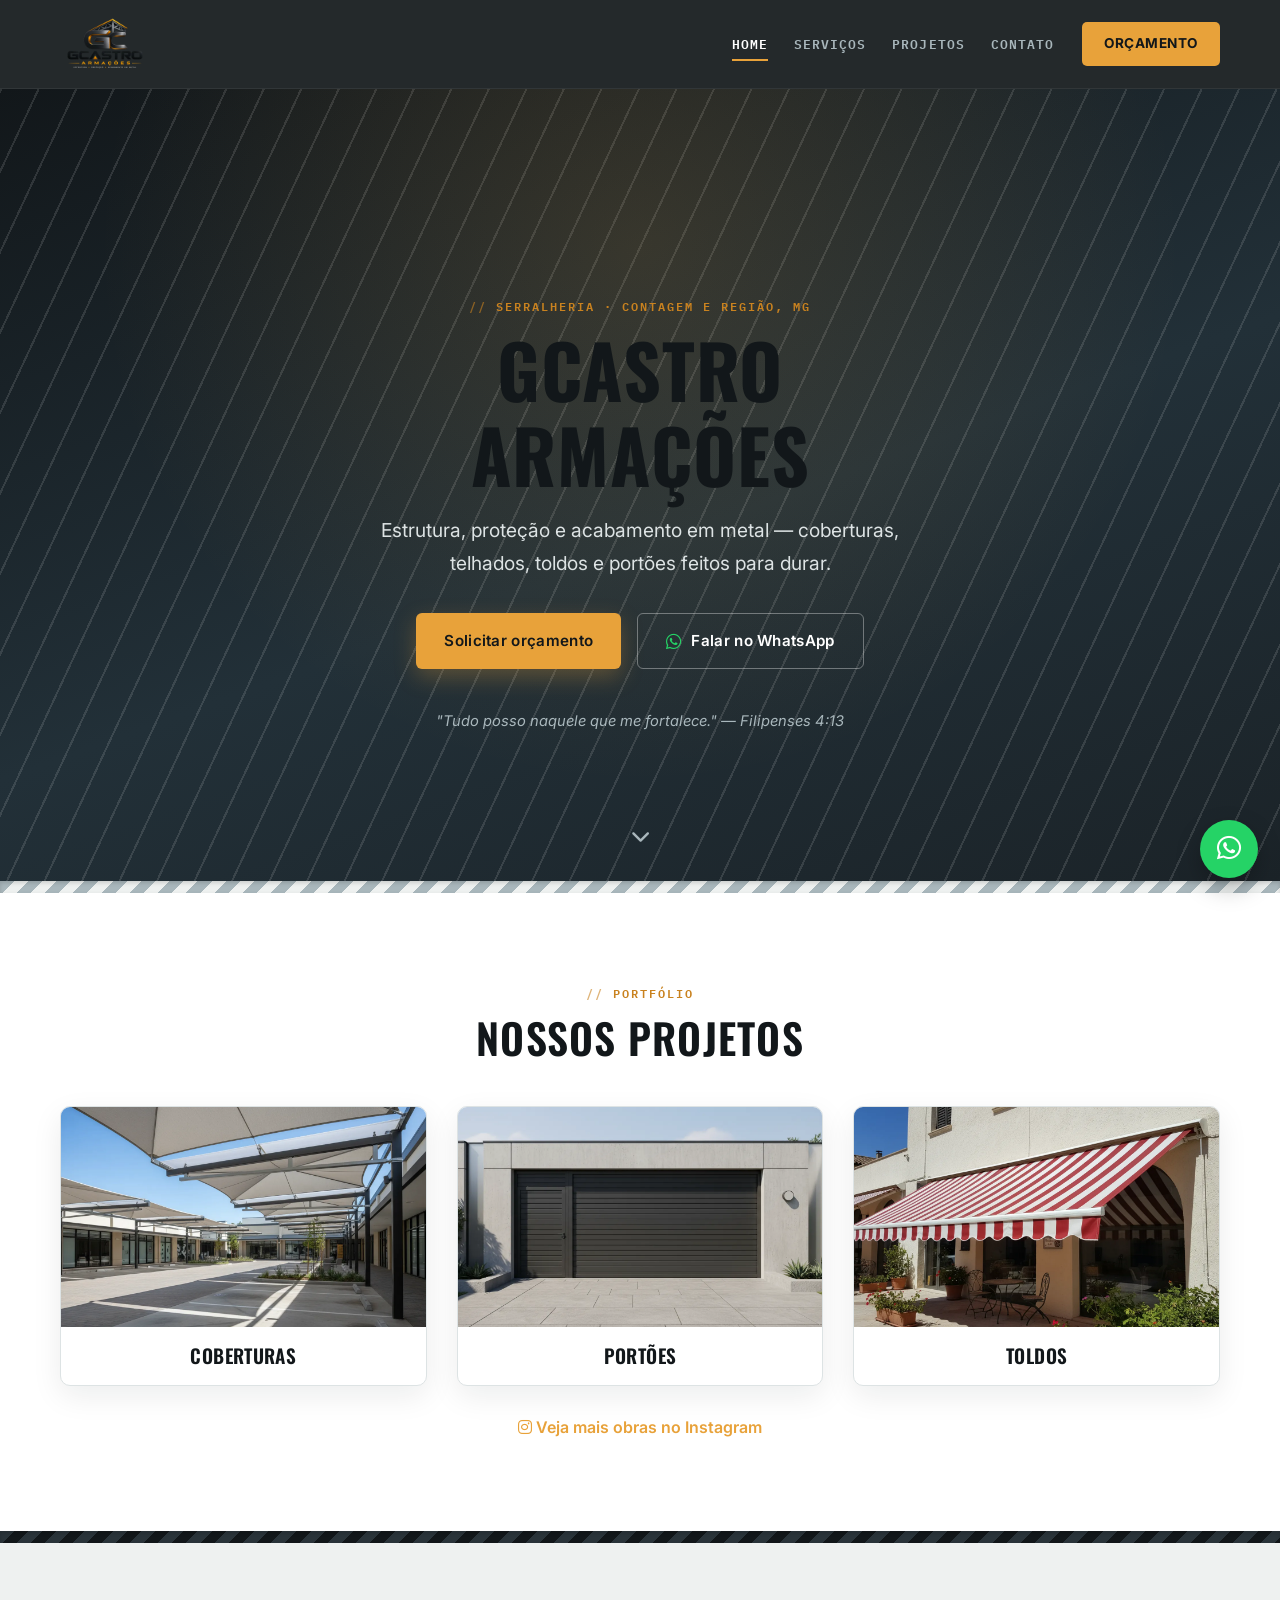
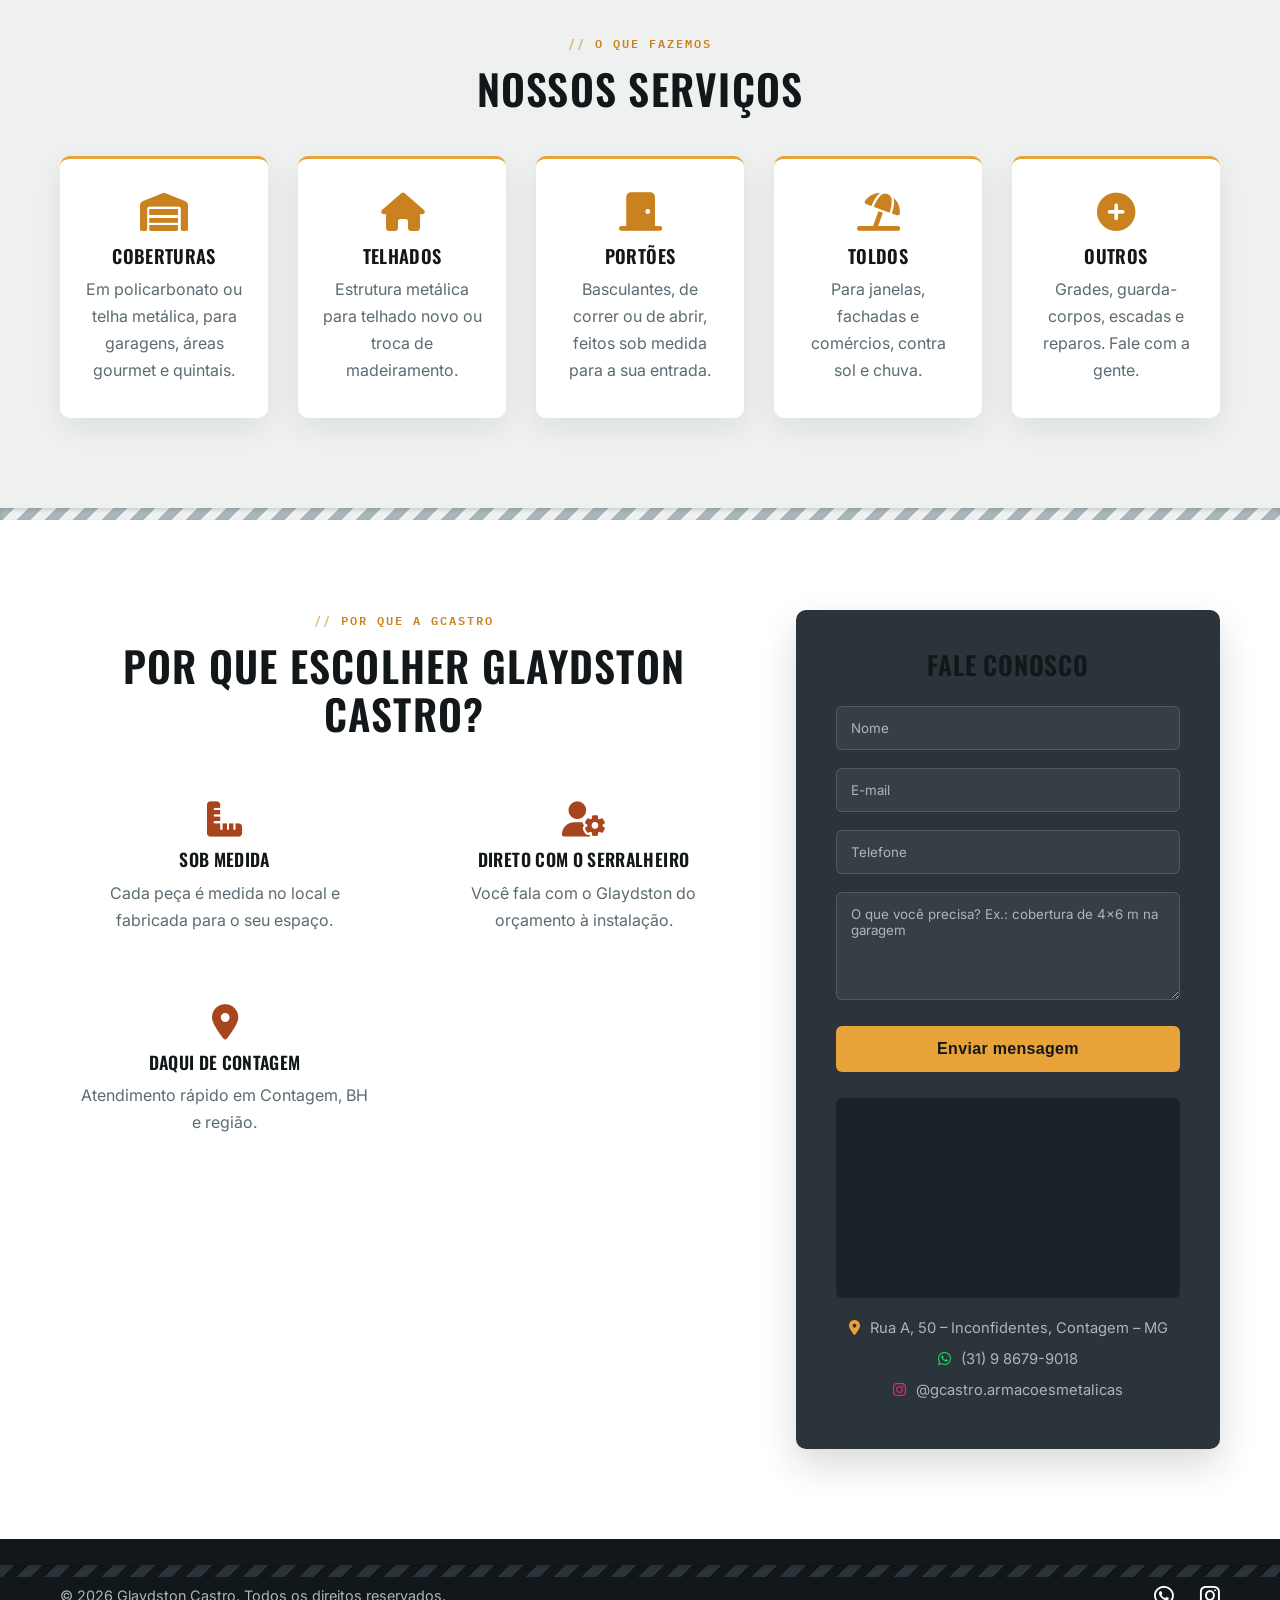
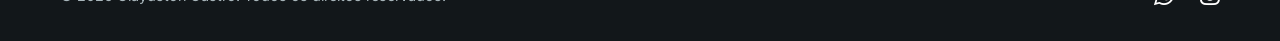
==== commit e682c464: "fix: SEO, desempenho e conteúdo do site - canonical/og apontavam para gcastroarmacoes.cf (fora do ar" ====
--- a/index.html
+++ b/index.html
@@ -5,20 +5,53 @@
     <!-- ==== Metas essenciais ==== -->
     <meta charset="UTF-8">
     <meta name="viewport" content="width=device-width, initial-scale=1.0">
-    <title>GCASTRO ARMAÇÕES – Coberturas, Toldos, Portões e Telhados</title>
+    <title>Serralheria em Contagem/MG – Coberturas, Portões, Toldos e Telhados | GCASTRO</title>
     <meta name="description"
-          content="Armações metálicas, coberturas, toldos, portões e telhados em Contagem – Glaydston Castro. Qualidade, comprometimento e excelência.">
+          content="Serralheria em Contagem/MG: coberturas em policarbonato, estruturas metálicas para telhados, portões e toldos sob medida. Orçamento pelo WhatsApp (31) 98679-9018.">
     <meta name="theme-color" content="#161D22">
-    <link rel="canonical" href="https://gcastroarmacoes.cf/">
+    <!-- Ao ligar um domínio próprio na Vercel, troque a URL abaixo (canonical, og:url, og:image e JSON-LD) -->
+    <link rel="canonical" href="https://gcastro-arma-es.vercel.app/">
 
     <!-- ==== Open Graph (para redes sociais) ==== -->
-    <meta property="og:title" content="GCASTRO ARMAÇÕES">
+    <meta property="og:title" content="GCASTRO Armações – Serralheria em Contagem/MG">
     <meta property="og:description"
-          content="Armações metálicas, coberturas, toldos, portões e telhados em Contagem – Glaydston Castro.">
-    <meta property="og:url" content="https://gcastroarmacoes.cf/">
-    <meta property="og:image" content="https://gcastroarmacoes.cf/images/logo.png">
+          content="Coberturas, telhados, portões e toldos sob medida em Contagem e região. Peça seu orçamento pelo WhatsApp.">
+    <meta property="og:url" content="https://gcastro-arma-es.vercel.app/">
+    <meta property="og:image" content="https://gcastro-arma-es.vercel.app/images/og-image.jpg">
+    <meta property="og:image:width" content="1200">
+    <meta property="og:image:height" content="630">
     <meta property="og:type" content="website">
     <meta property="og:locale" content="pt_BR">
+    <meta name="twitter:card" content="summary_large_image">
+
+    <!-- ==== Dados estruturados (SEO local) ==== -->
+    <script type="application/ld+json">
+    {
+      "@context": "https://schema.org",
+      "@type": "HomeAndConstructionBusiness",
+      "name": "GCASTRO Armações Metálicas",
+      "alternateName": "Glaydston Castro Armações",
+      "url": "https://gcastro-arma-es.vercel.app/",
+      "image": "https://gcastro-arma-es.vercel.app/images/og-image.jpg",
+      "logo": "https://gcastro-arma-es.vercel.app/images/logo.png",
+      "telephone": "+55-31-98679-9018",
+      "address": {
+        "@type": "PostalAddress",
+        "streetAddress": "Rua A, 50 – Inconfidentes",
+        "addressLocality": "Contagem",
+        "addressRegion": "MG",
+        "addressCountry": "BR"
+      },
+      "areaServed": ["Contagem", "Belo Horizonte", "Região Metropolitana de Belo Horizonte"],
+      "sameAs": ["https://www.instagram.com/gcastro.armacoesmetalicas/"],
+      "makesOffer": [
+        {"@type": "Offer", "itemOffered": {"@type": "Service", "name": "Coberturas metálicas e em policarbonato"}},
+        {"@type": "Offer", "itemOffered": {"@type": "Service", "name": "Estruturas metálicas para telhados"}},
+        {"@type": "Offer", "itemOffered": {"@type": "Service", "name": "Portões"}},
+        {"@type": "Offer", "itemOffered": {"@type": "Service", "name": "Toldos"}}
+      ]
+    }
+    </script>
 
     <!-- ==== Favicon ==== -->
     <link rel="icon" href="./favicon.png" type="image/png">
@@ -49,7 +82,7 @@
     <div class="container">
         <!-- LOGO -->
         <a href="#home" class="logo" aria-label="Ir para a página inicial">
-            <img src="images/logoGcastro.png" alt="Logotipo GCASTRO ARMAÇÕES" loading="lazy">
+            <img src="images/logoGcastro.webp" alt="Logotipo GCASTRO ARMAÇÕES" width="480" height="320">
         </a>
 
         <!-- BOTÃO DO MENU MOBILE -->
@@ -61,11 +94,11 @@
         </button>
 
         <!-- MENU DE NAVEGAÇÃO -->
-        <nav id="nav-primary" class="navbar" aria-label="Menu principal">
-            <button class="nav-close" type="button" aria-label="Fechar menu">
-                <i class="fa-solid fa-xmark"></i>
-            </button>
-            <ul>
+        <nav id="nav-primary" class="navbar" aria-label="Menu principal">
+            <button class="nav-close" type="button" aria-label="Fechar menu">
+                <i class="fa-solid fa-xmark"></i>
+            </button>
+            <ul>
                 <li><a href="#home">HOME</a></li>
                 <li><a href="#servicos">SERVIÇOS</a></li>
                 <li><a href="#projetos">PROJETOS</a></li>
@@ -85,7 +118,7 @@
         <div class="hero-texture" aria-hidden="true"></div>
         <div class="hero-overlay"></div>
         <div class="container hero-content">
-            <p class="eyebrow">Armações metálicas · Contagem, MG</p>
+            <p class="eyebrow">Serralheria · Contagem e região, MG</p>
             <h1>GCASTRO<br>ARMAÇÕES</h1>
             <p class="hero-lead">Estrutura, proteção e acabamento em metal — coberturas, telhados,
                 toldos e portões feitos para durar.</p>
@@ -109,32 +142,38 @@
         <div class="container">
             <p class="eyebrow eyebrow-center">Portfólio</p>
             <h2>Nossos Projetos</h2>
+            <!-- TROCAR: substitua estas 3 imagens por fotos de obras reais (antes/depois, com bairro/cidade no alt) -->
             <div class="grid-3">
                 <article class="projeto-card reveal">
                     <div class="projeto-media">
-                        <img src="images/coberturas-com-toldo.png"
+                        <img src="images/coberturas-com-toldo.webp"
                              alt="Cobertura residencial com toldo"
-                             loading="lazy">
+                             width="1344" height="768" loading="lazy">
                     </div>
                     <h3>Coberturas</h3>
                 </article>
                 <article class="projeto-card reveal">
                     <div class="projeto-media">
-                        <img src="images/portao-moderno.png"
+                        <img src="images/portao-moderno.webp"
                              alt="Portão de design moderno"
-                             loading="lazy">
+                             width="1344" height="768" loading="lazy">
                     </div>
                     <h3>Portões</h3>
                 </article>
                 <article class="projeto-card reveal">
                     <div class="projeto-media">
-                        <img src="images/toldo-listrado.png"
+                        <img src="images/toldo-listrado.webp"
                              alt="Toldo listrado"
-                             loading="lazy">
+                             width="1344" height="768" loading="lazy">
                     </div>
                     <h3>Toldos</h3>
                 </article>
             </div>
+            <p class="projetos-more">
+                <a href="https://www.instagram.com/gcastro.armacoesmetalicas/" target="_blank" rel="noopener">
+                    <i class="fa-brands fa-instagram"></i> Veja mais obras no Instagram
+                </a>
+            </p>
         </div>
     </section>
 
@@ -149,27 +188,27 @@
                 <div class="servico-item reveal">
                     <i class="fa-solid fa-warehouse"></i>
                     <h3>Coberturas</h3>
-                    <p>Soluções duráveis para proteção.</p>
+                    <p>Em policarbonato ou telha metálica, para garagens, áreas gourmet e quintais.</p>
                 </div>
                 <div class="servico-item reveal">
                     <i class="fa-solid fa-house"></i>
                     <h3>Telhados</h3>
-                    <p>Estruturas metálicas para telhados.</p>
+                    <p>Estrutura metálica para telhado novo ou troca de madeiramento.</p>
                 </div>
                 <div class="servico-item reveal">
                     <i class="fa-solid fa-door-closed"></i>
                     <h3>Portões</h3>
-                    <p>Portões de segurança e design.</p>
+                    <p>Basculantes, de correr ou de abrir, feitos sob medida para a sua entrada.</p>
                 </div>
                 <div class="servico-item reveal">
                     <i class="fa-solid fa-umbrella-beach"></i>
                     <h3>Toldos</h3>
-                    <p>Proteção solar e contra chuva.</p>
+                    <p>Para janelas, fachadas e comércios, contra sol e chuva.</p>
                 </div>
                 <div class="servico-item reveal">
                     <i class="fa-solid fa-circle-plus"></i>
                     <h3>Outros</h3>
-                    <p>Consulte-nos para outras soluções.</p>
+                    <p>Grades, guarda-corpos, escadas e reparos. Fale com a gente.</p>
                 </div>
             </div>
         </div>
@@ -186,19 +225,19 @@
                 <h2>Por que escolher Glaydston Castro?</h2>
                 <div class="grid-3">
                     <div class="reason-item reveal">
-                        <i class="fa-solid fa-award"></i>
-                        <h3>Qualidade</h3>
-                        <p>Trabalhamos com os melhores materiais.</p>
+                        <i class="fa-solid fa-ruler-combined"></i>
+                        <h3>Sob medida</h3>
+                        <p>Cada peça é medida no local e fabricada para o seu espaço.</p>
                     </div>
                     <div class="reason-item reveal">
-                        <i class="fa-solid fa-handshake"></i>
-                        <h3>Comprometimento</h3>
-                        <p>Dedicados a superar suas expectativas.</p>
+                        <i class="fa-solid fa-user-gear"></i>
+                        <h3>Direto com o serralheiro</h3>
+                        <p>Você fala com o Glaydston do orçamento à instalação.</p>
                     </div>
                     <div class="reason-item reveal">
-                        <i class="fa-solid fa-star"></i>
-                        <h3>Excelência</h3>
-                        <p>Acabamento impecável em cada projeto.</p>
+                        <i class="fa-solid fa-location-dot"></i>
+                        <h3>Daqui de Contagem</h3>
+                        <p>Atendimento rápido em Contagem, BH e região.</p>
                     </div>
                 </div>
             </div>
@@ -207,11 +246,10 @@
             <div class="contact-form-card reveal">
                 <h2>Fale Conosco</h2>
 
-                <!-- *** Troque o action abaixo por seu endpoint (ex.: Formspree, Netlify Forms, etc.) *** -->
-                <form id="contact-form" action="https://formspree.io/f/mwlkeevk" method="POST"
-                         name="_subject"
-                        value="Novo orçamento - GCASTRO ARMAÇÕES">
-                    <div class="form-group">
+                <!-- *** Troque o action abaixo por seu endpoint (ex.: Formspree, Netlify Forms, etc.) *** -->
+                <form id="contact-form" action="https://formspree.io/f/mwlkeevk" method="POST">
+                    <input type="hidden" name="_subject" value="Novo orçamento - GCASTRO ARMAÇÕES">
+                    <div class="form-group">
                         <label for="nome" class="sr-only">Nome</label>
                         <input type="text" id="nome" name="nome" placeholder="Nome" required>
                     </div>
@@ -229,33 +267,34 @@
                     <div class="form-group">
                         <label for="mensagem" class="sr-only">Mensagem</label>
                         <textarea id="mensagem" name="mensagem" rows="5"
-                                  placeholder="Mensagem"></textarea>
-                    </div>
-
-                    <button type="submit" class="btn-submit">Enviar mensagem</button>
-                </form>
-
-                <!-- Mensagem de sucesso (exibida após envio) -->
-                <div class="form-feedback" id="form-feedback" role="status" aria-live="polite" hidden>
-                    <i class="fa-solid fa-circle-check"></i>
-                    <h3>Mensagem enviada!</h3>
-                    <p>Obrigado pelo contato. Recebemos sua solicitação e a equipe da
-                        GCASTRO retornará em breve. Se preferir falar agora, chame no WhatsApp.</p>
-                    <a href="https://wa.me/5531986799018" class="btn btn-primary" target="_blank" rel="noopener">
-                        <i class="fa-brands fa-whatsapp"></i> Falar no WhatsApp
-                    </a>
-                </div>
+                                  placeholder="O que você precisa? Ex.: cobertura de 4×6 m na garagem"></textarea>
+                    </div>
+
+                    <button type="submit" class="btn-submit">Enviar mensagem</button>
+                </form>
+
+                <!-- Mensagem de sucesso (exibida após envio) -->
+                <div class="form-feedback" id="form-feedback" role="status" aria-live="polite" hidden>
+                    <i class="fa-solid fa-circle-check"></i>
+                    <h3>Mensagem enviada!</h3>
+                    <p>Obrigado pelo contato. Recebemos sua solicitação e a equipe da
+                        GCASTRO retornará em breve. Se preferir falar agora, chame no WhatsApp.</p>
+                    <a href="https://wa.me/5531986799018" class="btn btn-primary" target="_blank" rel="noopener">
+                        <i class="fa-brands fa-whatsapp"></i> Falar no WhatsApp
+                    </a>
+                </div>
 
                 <!-- MAPA (lazy-load) -->
                 <div class="map-placeholder">
-                    <iframe src="https://www.google.com/maps?q=Rua%20A%2C%2050%20-%20Inconfidentes%2C%20Contagem%20-%20MG&output=embed"
-                            width="100%" height="200" style="border:0;" loading="lazy"
-                            title="Localização Gcastro Armações no mapa"
-                            allowfullscreen="" referrerpolicy="no-referrer-when-downgrade"></iframe>
+                    <iframe src="https://www.google.com/maps?q=Rua%20A%2C%2050%20-%20Inconfidentes%2C%20Contagem%20-%20MG&output=embed"
+                            width="100%" height="200" style="border:0;" loading="lazy"
+                            title="Localização Gcastro Armações no mapa"
+                            allowfullscreen="" referrerpolicy="no-referrer-when-downgrade"></iframe>
                 </div>
 
                 <p class="address"><i class="fa-solid fa-location-dot"></i> Rua A, 50 – Inconfidentes, Contagem – MG</p>
-                <p class="phone"><i class="fa-brands fa-whatsapp"></i> (31) 9 8679-9018</p>
+                <p class="phone"><a href="https://wa.me/5531986799018" target="_blank" rel="noopener"><i class="fa-brands fa-whatsapp"></i> (31) 9 8679-9018</a></p>
+                <p class="phone"><a href="https://www.instagram.com/gcastro.armacoesmetalicas/" target="_blank" rel="noopener"><i class="fa-brands fa-instagram"></i> @gcastro.armacoesmetalicas</a></p>
             </div>
         </div>
     </section>
@@ -271,6 +310,9 @@
             <a href="https://wa.me/5531986799018" target="_blank" rel="noopener" title="WhatsApp">
                 <i class="fa-brands fa-whatsapp"></i>
             </a>
+            <a href="https://www.instagram.com/gcastro.armacoesmetalicas/" target="_blank" rel="noopener" title="Instagram">
+                <i class="fa-brands fa-instagram"></i>
+            </a>
         </div>
     </div>
 </footer>
--- a/style.css
+++ b/style.css
@@ -450,6 +450,17 @@
     font-size: .92rem;
 }
 .contact-form-card .phone i { color: #25D366; margin-right: 6px; }
+.contact-form-card .phone a { color: inherit; text-decoration: none; }
+.contact-form-card .phone a:hover { color: var(--amber); }
+.contact-form-card .phone .fa-instagram { color: #E1306C; }
+
+.projetos-more { text-align: center; margin-top: 28px; }
+.projetos-more a {
+    color: var(--amber);
+    font-weight: 600;
+    text-decoration: none;
+}
+.projetos-more a:hover { text-decoration: underline; }
 .contact-form-card .address i { color: var(--amber); margin-right: 6px; }
 
 /* =========================================================
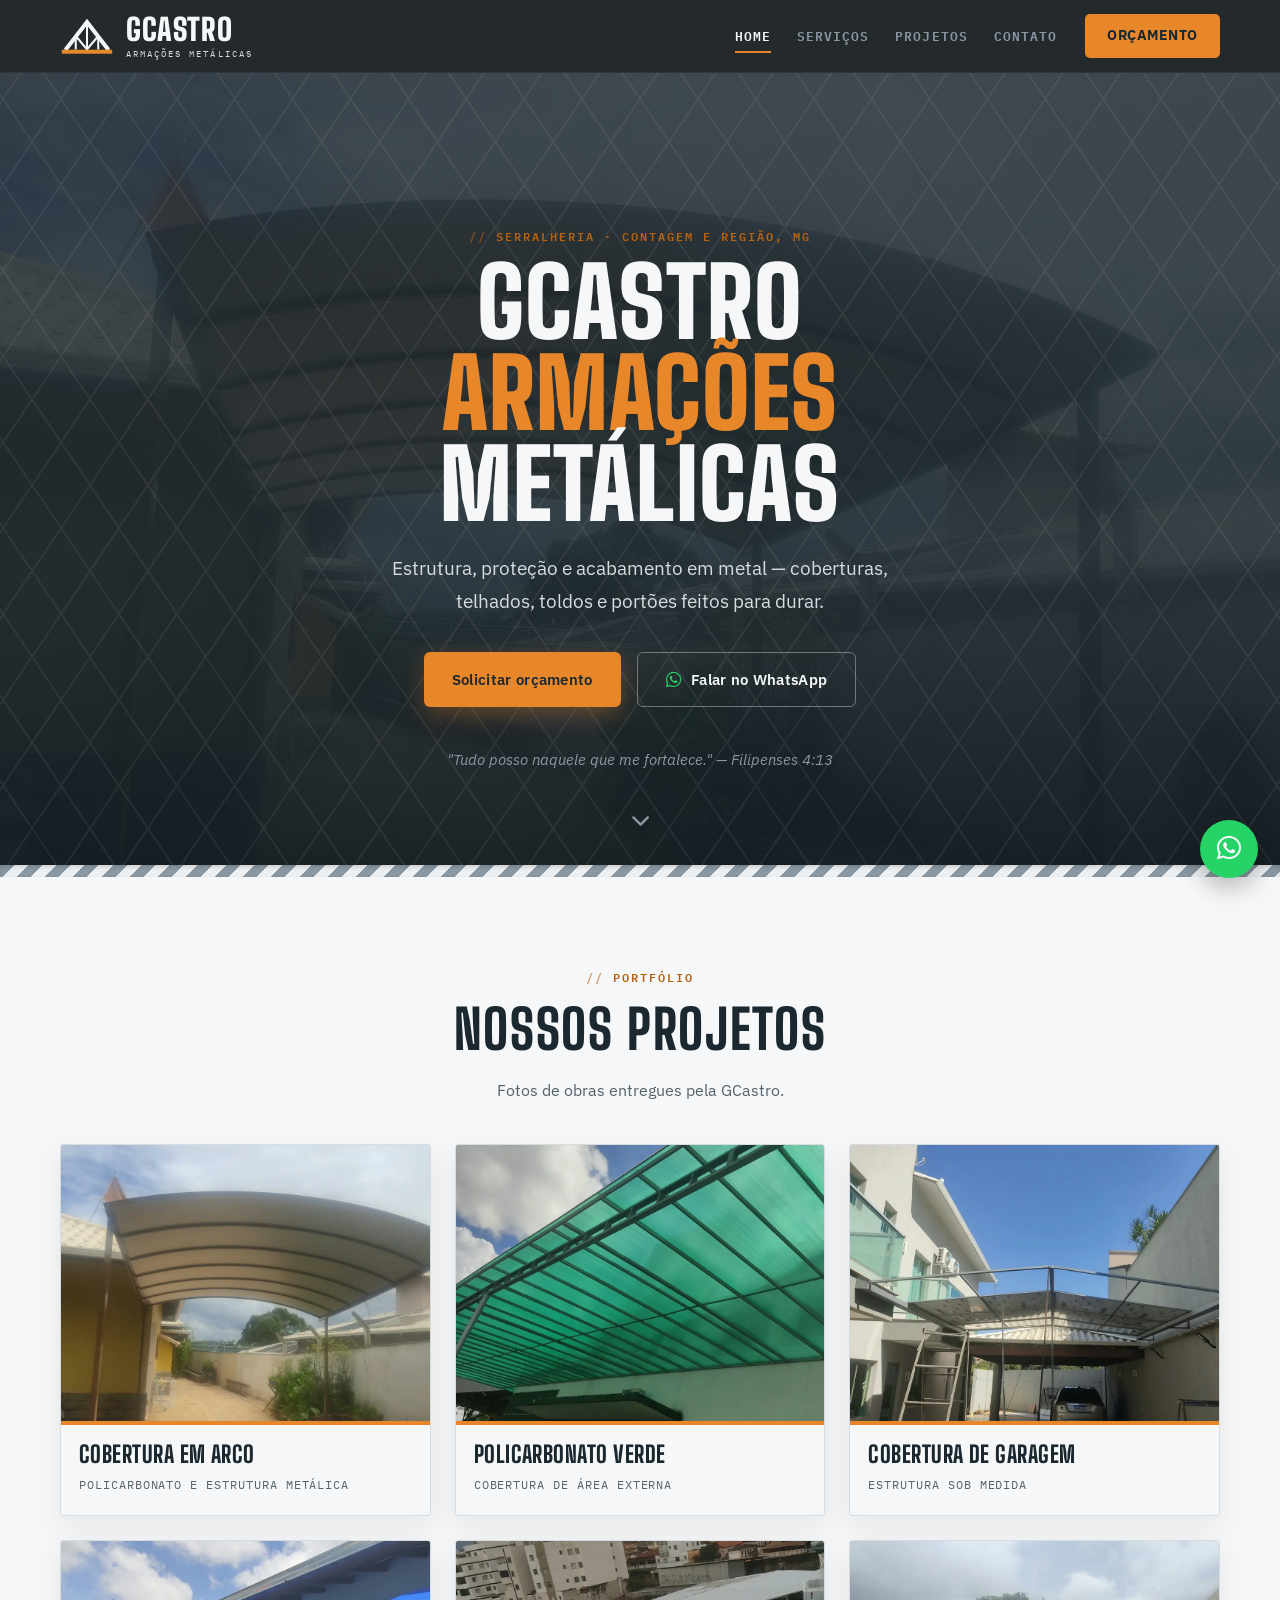
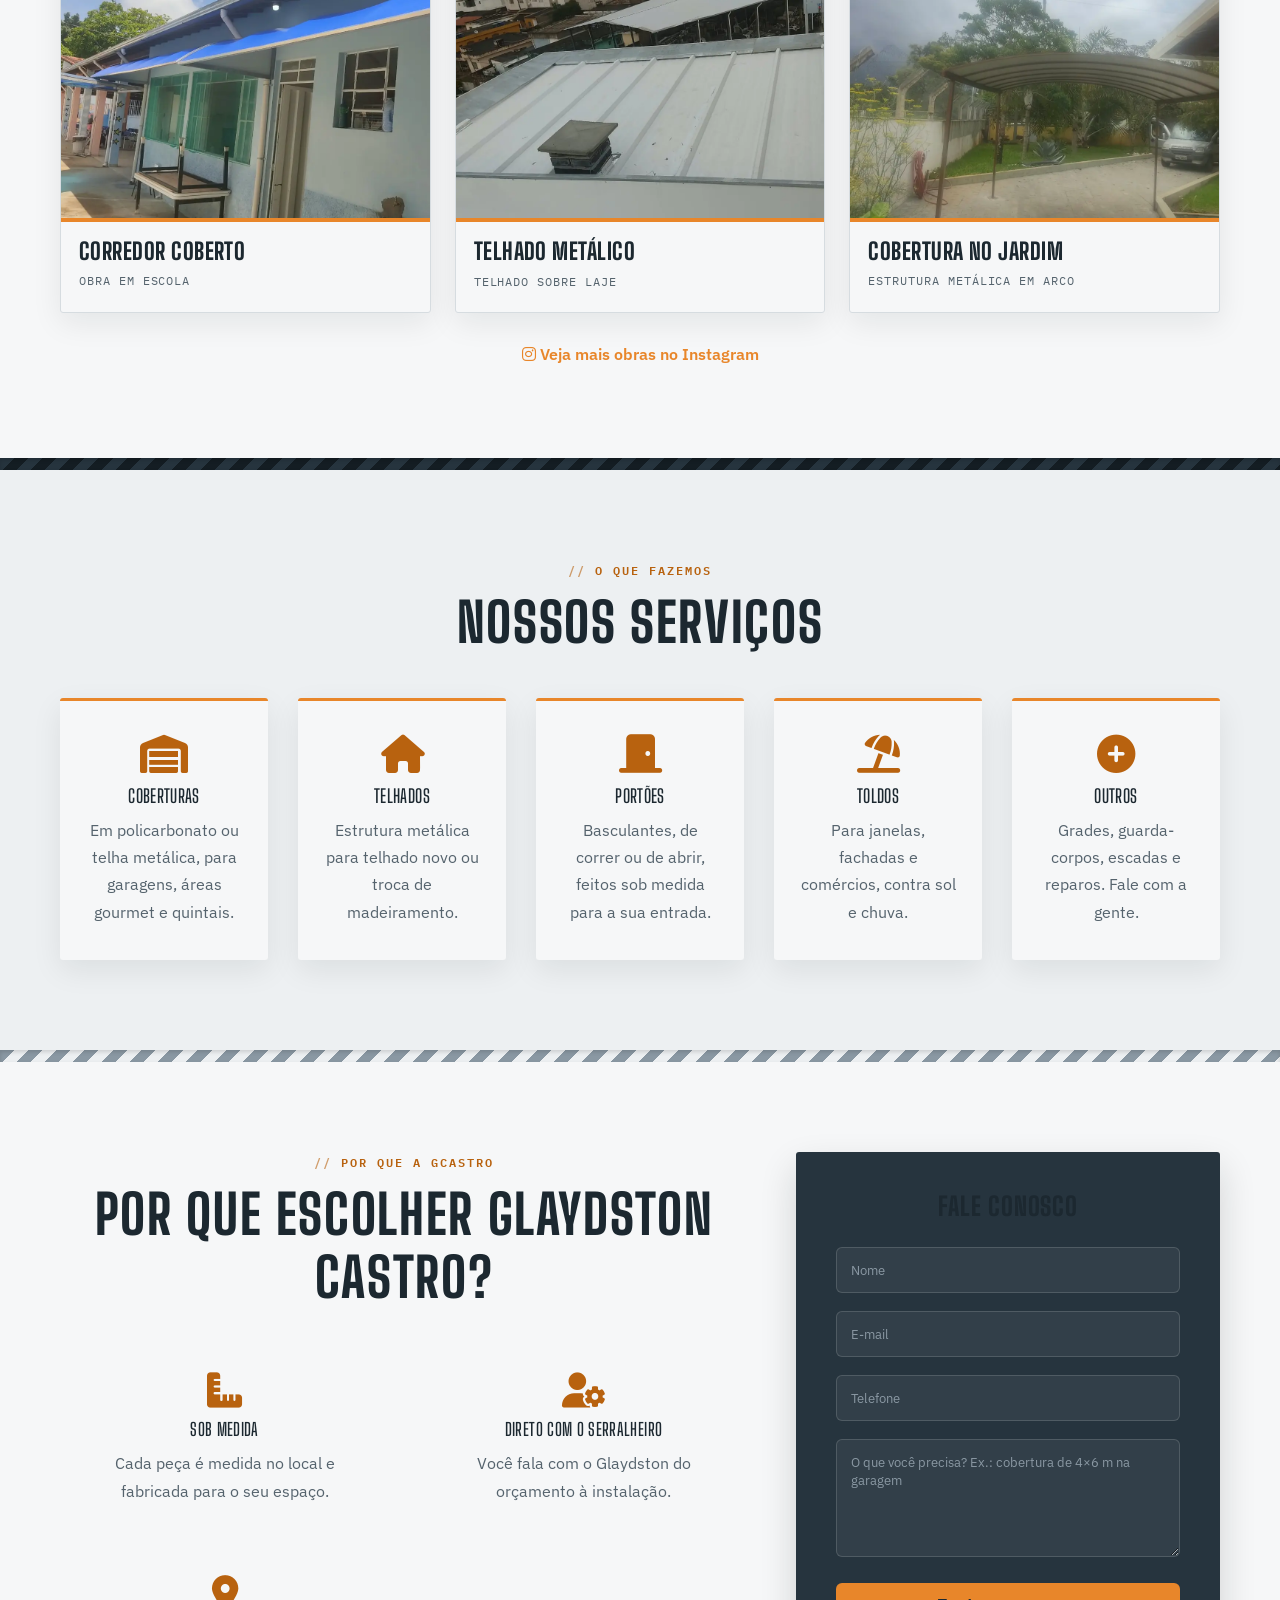
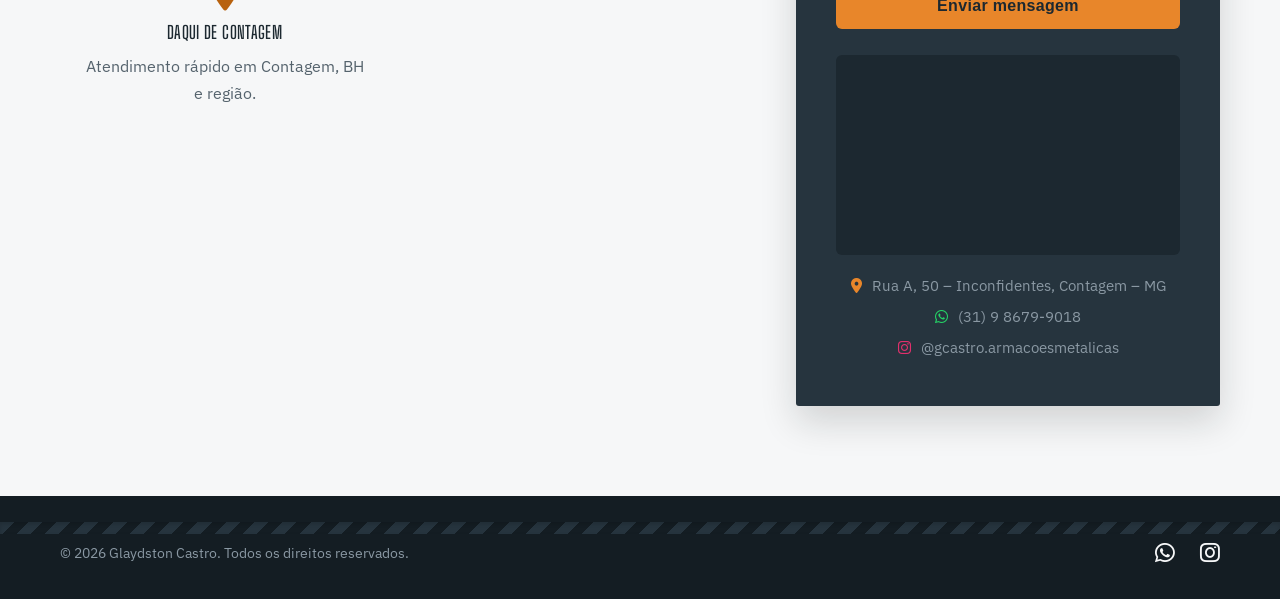
==== commit 2c655bf0: "feat: aplica nova identidade visual (logo Tesoura) e fotos reais de obras - Logo A (tesoura de telha" ====
--- a/index.html
+++ b/index.html
@@ -8,7 +8,7 @@
     <title>Serralheria em Contagem/MG – Coberturas, Portões, Toldos e Telhados | GCASTRO</title>
     <meta name="description"
           content="Serralheria em Contagem/MG: coberturas em policarbonato, estruturas metálicas para telhados, portões e toldos sob medida. Orçamento pelo WhatsApp (31) 98679-9018.">
-    <meta name="theme-color" content="#161D22">
+    <meta name="theme-color" content="#1C2830">
     <!-- Ao ligar um domínio próprio na Vercel, troque a URL abaixo (canonical, og:url, og:image e JSON-LD) -->
     <link rel="canonical" href="https://gcastro-arma-es.vercel.app/">
 
@@ -33,7 +33,7 @@
       "alternateName": "Glaydston Castro Armações",
       "url": "https://gcastro-arma-es.vercel.app/",
       "image": "https://gcastro-arma-es.vercel.app/images/og-image.jpg",
-      "logo": "https://gcastro-arma-es.vercel.app/images/logo.png",
+      "logo": "https://gcastro-arma-es.vercel.app/favicon.png",
       "telephone": "+55-31-98679-9018",
       "address": {
         "@type": "PostalAddress",
@@ -54,18 +54,21 @@
     </script>
 
     <!-- ==== Favicon ==== -->
+    <link rel="icon" href="./favicon.svg" type="image/svg+xml">
     <link rel="icon" href="./favicon.png" type="image/png">
+    <link rel="apple-touch-icon" href="./apple-touch-icon.png">
+    <link rel="preload" as="image" href="images/hero-obra.webp">
 
     <!-- ==== Pré-conexões (melhor LCP) ==== -->
     <link rel="preconnect" href="https://fonts.googleapis.com">
     <link rel="preconnect" href="https://fonts.gstatic.com" crossorigin>
     <link rel="preconnect" href="https://cdnjs.cloudflare.com">
 
-    <!-- ==== Fontes externas ====
-         Oswald  -> títulos (traço condensado, "estampado em metal")
-         Inter   -> texto corrido
-         IBM Plex Mono -> rótulos/etiquetas (efeito "código de série") -->
-    <link href="https://fonts.googleapis.com/css2?family=Oswald:wght@500;600;700&family=Inter:wght@400;500;600&family=IBM+Plex+Mono:wght@500;600&display=swap"
+    <!-- ==== Fontes da identidade ====
+         Big Shoulders Display -> títulos (condensada, como perfil de aço)
+         IBM Plex Sans         -> texto corrido
+         IBM Plex Mono         -> rótulos e medidas -->
+    <link href="https://fonts.googleapis.com/css2?family=Big+Shoulders+Display:wght@700;800;900&family=IBM+Plex+Sans:wght@400;500;600&family=IBM+Plex+Mono:wght@500;600&display=swap"
           rel="stylesheet">
     <link rel="stylesheet"
           href="https://cdnjs.cloudflare.com/ajax/libs/font-awesome/6.5.1/css/all.min.css">
@@ -82,7 +85,14 @@
     <div class="container">
         <!-- LOGO -->
         <a href="#home" class="logo" aria-label="Ir para a página inicial">
-            <img src="images/logoGcastro.webp" alt="Logotipo GCASTRO ARMAÇÕES" width="480" height="320">
+            <svg class="logo-mark" viewBox="0 0 120 96" aria-hidden="true">
+                <g fill="none">
+                    <path d="M60 16V78M35 48V78M85 48V78M35 48L60 78L85 48" stroke="currentColor" stroke-width="4.5"/>
+                    <path d="M12 79L60 17L108 79" stroke="currentColor" stroke-width="9"/>
+                    <path d="M4 83H116" stroke="#E8862A" stroke-width="9"/>
+                </g>
+            </svg>
+            <span class="logo-word"><b>GCASTRO</b><small>Armações Metálicas</small></span>
         </a>
 
         <!-- BOTÃO DO MENU MOBILE -->
@@ -119,7 +129,7 @@
         <div class="hero-overlay"></div>
         <div class="container hero-content">
             <p class="eyebrow">Serralheria · Contagem e região, MG</p>
-            <h1>GCASTRO<br>ARMAÇÕES</h1>
+            <h1>GCASTRO<br><span>ARMAÇÕES</span> METÁLICAS</h1>
             <p class="hero-lead">Estrutura, proteção e acabamento em metal — coberturas, telhados,
                 toldos e portões feitos para durar.</p>
             <div class="hero-actions">
@@ -142,32 +152,32 @@
         <div class="container">
             <p class="eyebrow eyebrow-center">Portfólio</p>
             <h2>Nossos Projetos</h2>
-            <!-- TROCAR: substitua estas 3 imagens por fotos de obras reais (antes/depois, com bairro/cidade no alt) -->
-            <div class="grid-3">
-                <article class="projeto-card reveal">
-                    <div class="projeto-media">
-                        <img src="images/coberturas-com-toldo.webp"
-                             alt="Cobertura residencial com toldo"
-                             width="1344" height="768" loading="lazy">
-                    </div>
-                    <h3>Coberturas</h3>
-                </article>
-                <article class="projeto-card reveal">
-                    <div class="projeto-media">
-                        <img src="images/portao-moderno.webp"
-                             alt="Portão de design moderno"
-                             width="1344" height="768" loading="lazy">
-                    </div>
-                    <h3>Portões</h3>
-                </article>
-                <article class="projeto-card reveal">
-                    <div class="projeto-media">
-                        <img src="images/toldo-listrado.webp"
-                             alt="Toldo listrado"
-                             width="1344" height="768" loading="lazy">
-                    </div>
-                    <h3>Toldos</h3>
-                </article>
+            <p class="section-lead">Fotos de obras entregues pela GCastro.</p>
+            <div class="obras-grid">
+                <figure class="projeto-card reveal">
+                    <div class="projeto-media"><img src="images/obras/cobertura-arco.webp" alt="Cobertura em arco sobre entrada lateral de casa" width="1000" height="750" loading="lazy"></div>
+                    <figcaption><h3>Cobertura em arco</h3><span>Policarbonato e estrutura metálica</span></figcaption>
+                </figure>
+                <figure class="projeto-card reveal">
+                    <div class="projeto-media"><img src="images/obras/policarbonato-verde.webp" alt="Cobertura de policarbonato verde em área externa" width="1000" height="750" loading="lazy"></div>
+                    <figcaption><h3>Policarbonato verde</h3><span>Cobertura de área externa</span></figcaption>
+                </figure>
+                <figure class="projeto-card reveal">
+                    <div class="projeto-media"><img src="images/obras/cobertura-garagem.webp" alt="Cobertura metálica de garagem" width="1000" height="750" loading="lazy"></div>
+                    <figcaption><h3>Cobertura de garagem</h3><span>Estrutura sob medida</span></figcaption>
+                </figure>
+                <figure class="projeto-card reveal">
+                    <div class="projeto-media"><img src="images/obras/corredor-escola.webp" alt="Corredor coberto em escola" width="1000" height="750" loading="lazy"></div>
+                    <figcaption><h3>Corredor coberto</h3><span>Obra em escola</span></figcaption>
+                </figure>
+                <figure class="projeto-card reveal">
+                    <div class="projeto-media"><img src="images/obras/telhado-laje.webp" alt="Telhado metálico sobre laje" width="1000" height="750" loading="lazy"></div>
+                    <figcaption><h3>Telhado metálico</h3><span>Telhado sobre laje</span></figcaption>
+                </figure>
+                <figure class="projeto-card reveal">
+                    <div class="projeto-media"><img src="images/obras/pergolado-jardim.webp" alt="Cobertura em arco no jardim" width="1000" height="750" loading="lazy"></div>
+                    <figcaption><h3>Cobertura no jardim</h3><span>Estrutura metálica em arco</span></figcaption>
+                </figure>
             </div>
             <p class="projetos-more">
                 <a href="https://www.instagram.com/gcastro.armacoesmetalicas/" target="_blank" rel="noopener">
--- a/style.css
+++ b/style.css
@@ -1,55 +1,55 @@
-/* =========================================================
-   1  RESET BÁSICO
-   ========================================================= */
-*,
-*::before,
-*::after {
-    margin: 0;
-    padding: 0;
-    box-sizing: border-box;
-}
-
-/* =========================================================
-   2  TOKENS — sistema de design "metal industrial"
-   Paleta inspirada em chapa galvanizada, aço oxidado e sinalização
-   de obra: cinza-aço frio, carvão quase preto e âmbar de solda.
-   ========================================================= */
-:root {
-    /* aço / neutros */
-    --ink:        #12171A;   /* texto principal sobre claro */
-    --steel-900:  #12171A;   /* fundo mais escuro (header/footer) */
-    --steel-800:  #1B2328;   /* seções escuras */
-    --steel-700:  #2A343A;   /* cartões escuros (form de contato) */
-    --steel-500:  #5B6B72;   /* texto secundário sobre claro */
-    --steel-300:  #A9B7BC;   /* texto secundário sobre escuro */
-    --steel-200:  #DDE3E4;   /* bordas sutis */
-    --mist:       #EEF1F0;   /* fundo de seção clara (cinza-primer frio) */
-    --white:      #FFFFFF;
-
-    /* acentos — tons de solda / metal oxidado */
-    --amber:      #E8A23A;   /* acento primário: faísca / zinco */
-    --amber-dark: #C9821F;   /* hover do acento primário */
-    --rust:       #A8451F;   /* acento secundário: aço oxidado */
-
-    /* tipografia */
-    --font-display: 'Oswald', sans-serif;
-    --font-body:    'Inter', sans-serif;
-    --font-mono:    'IBM Plex Mono', monospace;
-
-    /* forma */
-    --radius: 10px;
-    --shadow-soft: 0 10px 30px rgba(18, 23, 26, .08);
-    --shadow-lift: 0 16px 36px rgba(18, 23, 26, .16);
-    --ease: cubic-bezier(.22, .61, .36, 1);
-}
-
-/* =========================================================
-   3  TIPOGRAFIA / GERAL
-   ========================================================= */
-html {
-    scroll-behavior: smooth;
-    scroll-padding-top: 90px;
-}
+/* =========================================================
+   1  RESET BÁSICO
+   ========================================================= */
+*,
+*::before,
+*::after {
+    margin: 0;
+    padding: 0;
+    box-sizing: border-box;
+}
+
+/* =========================================================
+   2  TOKENS — identidade GCastro (opção A · Tesoura)
+   Aço #1C2830 · Galvanizado #8A98A3 · Zinco #D6DCE0 · Chapa #F6F7F8
+   Faísca #E8862A (laranja de solda, só para destaque)
+   ========================================================= */
+:root {
+    /* aço / neutros */
+    --ink:        #1C2830;   /* Aço: texto principal sobre claro */
+    --steel-900:  #141D23;   /* fundo mais escuro (header/footer) */
+    --steel-800:  #1C2830;   /* Aço: seções escuras */
+    --steel-700:  #26343E;   /* cartões escuros (form de contato) */
+    --steel-500:  #55636D;   /* texto secundário sobre claro */
+    --steel-300:  #8A98A3;   /* Galvanizado: texto secundário sobre escuro */
+    --steel-200:  #D6DCE0;   /* Zinco: bordas */
+    --mist:       #EDF0F2;   /* fundo de seção clara */
+    --white:      #F6F7F8;   /* Chapa */
+
+    /* acentos — faísca de solda */
+    --amber:      #E8862A;   /* Faísca */
+    --amber-dark: #B8620F;   /* faísca escura: texto laranja sobre claro */
+    --rust:       #B8620F;
+
+    /* tipografia */
+    --font-display: 'Big Shoulders Display', 'Arial Narrow', Impact, sans-serif;
+    --font-body:    'IBM Plex Sans', system-ui, 'Segoe UI', sans-serif;
+    --font-mono:    'IBM Plex Mono', ui-monospace, Consolas, monospace;
+
+    /* forma: cantos retos, como chapa cortada */
+    --radius: 3px;
+    --shadow-soft: 0 10px 30px rgba(18, 23, 26, .08);
+    --shadow-lift: 0 16px 36px rgba(18, 23, 26, .16);
+    --ease: cubic-bezier(.22, .61, .36, 1);
+}
+
+/* =========================================================
+   3  TIPOGRAFIA / GERAL
+   ========================================================= */
+html {
+    scroll-behavior: smooth;
+    scroll-padding-top: 90px;
+}
 body {
     font-family: var(--font-body);
     line-height: 1.7;
@@ -57,127 +57,137 @@
     background-color: var(--white);
 }
 html, body { overflow-x: hidden; }
-a { text-decoration: none; color: inherit; }
-ul { list-style: none; }
-img { max-width: 100%; display: block; }
-
-h1, h2, h3 {
-    font-family: var(--font-display);
-    text-transform: uppercase;
-    color: var(--ink);
-    line-height: 1.15;
-}
-h2 {
-    font-size: clamp(1.8rem, 3.4vw, 2.6rem);
-    font-weight: 600;
-    letter-spacing: .03em;
-    text-align: center;
-    margin-bottom: 16px;
-}
-h3 { font-weight: 600; letter-spacing: .02em; margin-bottom: 10px; }
-
-.eyebrow {
-    font-family: var(--font-mono);
-    font-size: .78rem;
-    font-weight: 600;
-    letter-spacing: .16em;
-    text-transform: uppercase;
-    color: var(--amber-dark);
-    margin-bottom: 10px;
-}
-.eyebrow::before { content: '// '; opacity: .6; }
-.eyebrow-center { text-align: center; }
-
-/* Foco visível para navegação por teclado */
-a:focus-visible,
-button:focus-visible,
-input:focus-visible,
-textarea:focus-visible {
-    outline: 3px solid var(--amber);
-    outline-offset: 3px;
-}
-
-/* Link "pular para o conteúdo" */
-.skip-link {
-    position: absolute;
-    left: -999px;
-    top: 0;
-    background: var(--amber);
-    color: var(--ink);
-    padding: 12px 18px;
-    font-weight: 600;
-    z-index: 2000;
-    border-radius: 0 0 6px 0;
-}
-.skip-link:focus { left: 0; }
-
-/* =========================================================
-   4  LAYOUT / CONTAINER
-   ========================================================= */
-.container {
-    max-width: 1200px;
-    margin: 0 auto;
-    padding: 0 20px;
-}
-
-/* =========================================================
-   5  HEADER
-   ========================================================= */
-.header {
-    background-color: rgba(18, 23, 26, .92);
-    backdrop-filter: blur(8px);
-    color: var(--white);
-    padding: 14px 0;
-    position: sticky;
-    top: 0;
-    z-index: 1000;
-    border-bottom: 1px solid rgba(255,255,255,.06);
-    transition: box-shadow .3s var(--ease);
-}
-.header.is-scrolled { box-shadow: 0 8px 24px rgba(0,0,0,.25); }
-.header .container {
-    display: flex;
-    align-items: center;
-    justify-content: space-between;
-}
-
-.logo { display: flex; align-items: center; }
-.logo img {
-    height: 60px;
-    width: auto;
-    max-width: 220px;
-    object-fit: contain;
-}
-
-.navbar { display: flex; align-items: center; gap: 28px; }
-.navbar ul { display: flex; gap: 26px; }
-.navbar ul li a {
-    font-family: var(--font-mono);
-    font-size: .82rem;
-    letter-spacing: .08em;
-    color: var(--steel-300);
-    font-weight: 600;
-    padding-bottom: 4px;
-    border-bottom: 2px solid transparent;
-    transition: color .25s var(--ease), border-color .25s var(--ease);
-}
+a { text-decoration: none; color: inherit; }
+ul { list-style: none; }
+img { max-width: 100%; display: block; }
+
+h1, h2, h3 {
+    font-family: var(--font-display);
+    text-transform: uppercase;
+    color: var(--ink);
+    line-height: 1.15;
+}
+h2 {
+    font-size: clamp(2.2rem, 4.4vw, 3.4rem);
+    font-weight: 800;
+    letter-spacing: .03em;
+    text-align: center;
+    margin-bottom: 16px;
+}
+h3 { font-weight: 600; letter-spacing: .02em; margin-bottom: 10px; }
+
+.eyebrow {
+    font-family: var(--font-mono);
+    font-size: .78rem;
+    font-weight: 600;
+    letter-spacing: .16em;
+    text-transform: uppercase;
+    color: var(--amber-dark);
+    margin-bottom: 10px;
+}
+.eyebrow::before { content: '// '; opacity: .6; }
+.eyebrow-center { text-align: center; }
+
+/* Foco visível para navegação por teclado */
+a:focus-visible,
+button:focus-visible,
+input:focus-visible,
+textarea:focus-visible {
+    outline: 3px solid var(--amber);
+    outline-offset: 3px;
+}
+
+/* Link "pular para o conteúdo" */
+.skip-link {
+    position: absolute;
+    left: -999px;
+    top: 0;
+    background: var(--amber);
+    color: var(--ink);
+    padding: 12px 18px;
+    font-weight: 600;
+    z-index: 2000;
+    border-radius: 0 0 6px 0;
+}
+.skip-link:focus { left: 0; }
+
+/* =========================================================
+   4  LAYOUT / CONTAINER
+   ========================================================= */
+.container {
+    max-width: 1200px;
+    margin: 0 auto;
+    padding: 0 20px;
+}
+
+/* =========================================================
+   5  HEADER
+   ========================================================= */
+.header {
+    background-color: rgba(18, 23, 26, .92);
+    backdrop-filter: blur(8px);
+    color: var(--white);
+    padding: 14px 0;
+    position: sticky;
+    top: 0;
+    z-index: 1000;
+    border-bottom: 1px solid rgba(255,255,255,.06);
+    transition: box-shadow .3s var(--ease);
+}
+.header.is-scrolled { box-shadow: 0 8px 24px rgba(0,0,0,.25); }
+.header .container {
+    display: flex;
+    align-items: center;
+    justify-content: space-between;
+}
+
+.logo { display: flex; align-items: center; gap: 12px; color: var(--white); }
+.logo-mark { width: 54px; height: 44px; flex: none; }
+.logo-word { display: grid; line-height: 1; }
+.logo-word b {
+    font-family: var(--font-display);
+    font-weight: 900;
+    font-size: 1.9rem;
+    letter-spacing: .02em;
+}
+.logo-word small {
+    font-family: var(--font-mono);
+    font-size: .58rem;
+    letter-spacing: .22em;
+    text-transform: uppercase;
+    color: var(--steel-200);
+    margin-top: 4px;
+}
+
+.navbar { display: flex; align-items: center; gap: 28px; }
+.navbar ul { display: flex; gap: 26px; }
+.navbar ul li a {
+    font-family: var(--font-mono);
+    font-size: .82rem;
+    letter-spacing: .08em;
+    color: var(--steel-300);
+    font-weight: 600;
+    padding-bottom: 4px;
+    border-bottom: 2px solid transparent;
+    transition: color .25s var(--ease), border-color .25s var(--ease);
+}
 .navbar ul li a:hover,
 .navbar ul li a:focus-visible { color: var(--white); border-color: var(--amber); }
 .navbar ul li a.is-active { color: var(--white); border-color: var(--amber); }
-
-.btn-cta {
-    background-color: var(--amber);
-    color: var(--ink);
-    padding: 10px 22px;
-    border-radius: 5px;
-    font-weight: 700;
-    font-size: .85rem;
-    letter-spacing: .04em;
-    white-space: nowrap;
-    transition: background-color .25s var(--ease), transform .25s var(--ease);
-}
-.btn-cta:hover { background-color: var(--white); transform: translateY(-2px); }
-
+
+.btn-cta {
+    background-color: var(--amber);
+    color: var(--ink);
+    padding: 10px 22px;
+    border-radius: 5px;
+    font-weight: 700;
+    font-size: .85rem;
+    letter-spacing: .04em;
+    white-space: nowrap;
+    transition: background-color .25s var(--ease), transform .25s var(--ease);
+}
+.btn-cta:hover { background-color: var(--white); transform: translateY(-2px); }
+
 .nav-close { display: none; }
 
 .menu-toggle {
@@ -198,315 +208,336 @@
 .menu-toggle:active { transform: scale(.9); background: rgba(255,255,255,.08); }
 .menu-toggle i { transition: transform .3s var(--ease); }
 .menu-toggle.is-open i { transform: rotate(90deg); }
-
-.nav-backdrop {
-    position: fixed;
-    inset: 0;
-    background: rgba(10, 13, 15, .55);
-    opacity: 0;
-    pointer-events: none;
-    transition: opacity .3s var(--ease);
-    z-index: 900;
-}
-.nav-backdrop.active { opacity: 1; pointer-events: auto; }
-
-/* =========================================================
-   6  HERO — textura "chapa corrugada"
-   ========================================================= */
-.hero {
-    position: relative;
-    min-height: 88vh;
-    display: flex;
-    align-items: center;
-    justify-content: center;
-    text-align: center;
-    color: var(--white);
-    background: linear-gradient(160deg, var(--steel-900) 0%, #223038 55%, var(--steel-800) 100%);
-    overflow: hidden;
-    padding: 140px 0 80px;
-}
-/* Sugestão: para usar uma foto real de fundo, adicione
-   background-image: url('images/sua-foto.jpg'); background-size: cover;
-   background-position: center; ao seletor .hero acima do gradiente. */
-.hero-texture {
-    position: absolute;
-    inset: 0;
-    opacity: .12;
-    background-image: repeating-linear-gradient(
-        115deg,
-        var(--white) 0px, var(--white) 2px,
-        transparent 2px, transparent 34px
-    );
-}
-.hero-overlay {
-    position: absolute;
-    inset: 0;
-    background: radial-gradient(ellipse at 50% 20%, rgba(232,162,58,.14), transparent 60%);
-}
-.hero-content { position: relative; z-index: 1; max-width: 760px; margin: 0 auto; }
-.hero h1 {
-    font-size: clamp(2.6rem, 7vw, 4.6rem);
-    font-weight: 700;
-    letter-spacing: .01em;
-    margin-bottom: 18px;
-}
-.hero-lead {
-    font-size: clamp(1rem, 1.6vw, 1.2rem);
-    color: var(--steel-200, #DDE3E4);
-    max-width: 560px;
-    margin: 0 auto 34px;
-}
-.hero-actions {
-    display: flex;
-    gap: 16px;
-    justify-content: center;
-    flex-wrap: wrap;
-    margin-bottom: 40px;
-}
-.btn {
-    display: inline-flex;
-    align-items: center;
-    gap: 10px;
-    padding: 14px 28px;
-    border-radius: 6px;
-    font-weight: 600;
-    font-size: .95rem;
-    letter-spacing: .02em;
-    transition: transform .25s var(--ease), background-color .25s var(--ease), box-shadow .25s var(--ease);
-}
-.btn-primary {
-    background: var(--amber);
-    color: var(--ink);
-    box-shadow: 0 8px 22px rgba(232,162,58,.28);
-}
-.btn-primary:hover { background: var(--white); transform: translateY(-3px); }
-.btn-ghost {
-    background: transparent;
-    color: var(--white);
-    border: 1.5px solid rgba(255,255,255,.35);
-}
-.btn-ghost:hover { border-color: var(--white); transform: translateY(-3px); }
-.btn-ghost i { color: #25D366; font-size: 1.1rem; }
-
-.hero .bible-verse {
-    font-style: italic;
-    font-size: .92rem;
-    color: var(--steel-300);
-}
-
-.scroll-cue {
-    position: absolute;
-    left: 50%;
-    bottom: 28px;
-    transform: translateX(-50%);
-    color: var(--steel-300);
-    font-size: 1.2rem;
-    animation: bounce 2.2s infinite;
-}
-@keyframes bounce {
-    0%, 100% { transform: translate(-50%, 0); }
-    50% { transform: translate(-50%, 8px); }
-}
-
-/* =========================================================
-   7  SEAM — divisor "costura de chapa metálica" (assinatura visual)
-   ========================================================= */
-.seam {
-    height: 12px;
-    background: repeating-linear-gradient(
-        135deg,
-        var(--steel-300) 0 10px,
-        var(--mist) 10px 20px
-    );
-    box-shadow: inset 0 2px 4px rgba(0,0,0,.15);
-}
-.seam-alt {
-    background: repeating-linear-gradient(
-        135deg,
-        var(--steel-700) 0 10px,
-        var(--steel-900) 10px 20px
-    );
-}
-
-/* =========================================================
-   8  SEÇÕES GERAIS
-   ========================================================= */
-.section { padding: 90px 0; }
-.projetos-section { background: var(--white); }
-.servicos-section { background: var(--mist); text-align: center; }
-.choose-contact-section { background: var(--white); }
-
-.grid-3 {
-    display: grid;
-    grid-template-columns: repeat(auto-fit, minmax(280px, 1fr));
-    gap: 30px;
-    text-align: center;
-    margin-top: 44px;
-}
-.grid-5 {
-    grid-template-columns: repeat(auto-fit, minmax(200px, 1fr));
-}
-
-/* ==== CARD DE PROJETO ==== */
-.projeto-card {
-    background: var(--white);
-    border-radius: var(--radius);
-    overflow: hidden;
-    box-shadow: var(--shadow-soft);
-    transition: transform .35s var(--ease), box-shadow .35s var(--ease);
-    border: 1px solid var(--steel-200);
-}
-.projeto-card:hover { transform: translateY(-6px); box-shadow: var(--shadow-lift); }
-.projeto-media { position: relative; overflow: hidden; }
-.projeto-media img {
-    width: 100%; height: 220px; object-fit: cover;
-    transition: transform .5s var(--ease);
-}
-.projeto-card:hover .projeto-media img { transform: scale(1.06); }
-.projeto-card h3 { margin: 18px 0; font-size: 1.2rem; }
-
-/* ==== ITEM DE SERVIÇO ==== */
-.servico-item {
-    background: var(--white);
-    padding: 34px 24px;
-    border-radius: var(--radius);
-    box-shadow: var(--shadow-soft);
-    border-top: 3px solid var(--amber);
-    transition: transform .3s var(--ease), box-shadow .3s var(--ease);
-}
-.servico-item:hover { transform: translateY(-6px); box-shadow: var(--shadow-lift); }
-.servico-item i { font-size: 2.4rem; color: var(--amber-dark); margin-bottom: .8rem; }
-.servico-item h3 { font-size: 1.15rem; }
-.servico-item p { color: var(--steel-500); }
-
-/* ==== POR QUE ESCOLHER ==== */
-.flex-container { display: flex; gap: 48px; align-items: flex-start; }
-.choose-us-content { flex: 2; text-align: center; }
-.reason-item { padding: 20px; }
-.reason-item i { font-size: 2.2rem; color: var(--rust); margin-bottom: .8rem; }
-.reason-item h3 { font-size: 1.1rem; }
-.reason-item p { color: var(--steel-500); }
-
-/* ==== FORMULÁRIO DE CONTATO ==== */
-.contact-form-card {
-    flex: 1;
-    min-width: 300px;
-    background: var(--steel-700);
-    color: var(--white);
-    padding: 40px;
-    border-radius: var(--radius);
-    box-shadow: var(--shadow-lift);
-}
-.contact-form-card h2 { font-size: 1.6rem; margin-bottom: 26px; }
-.form-group { margin-bottom: 18px; }
-.form-group input,
-.form-group textarea {
-    width: 100%;
-    padding: 13px 14px;
-    border: 1px solid rgba(255,255,255,.14);
-    background: rgba(255,255,255,.06);
-    color: var(--white);
-    border-radius: 6px;
-    font-family: var(--font-body);
-    transition: border-color .25s var(--ease), background-color .25s var(--ease);
-}
-.form-group input::placeholder,
-.form-group textarea::placeholder { color: var(--steel-300); }
-.form-group input:focus,
-.form-group textarea:focus {
-    border-color: var(--amber);
-    background: rgba(255,255,255,.1);
-    outline: none;
-}
-.btn-submit {
-    width: 100%;
-    background: var(--amber);
-    color: var(--ink);
-    padding: 14px 25px;
-    border: none;
-    border-radius: 6px;
-    font-size: 1rem;
-    font-weight: 700;
-    letter-spacing: .02em;
-    cursor: pointer;
-    transition: background .25s var(--ease), transform .25s var(--ease);
-}
-.btn-submit:hover { background: var(--white); transform: translateY(-2px); }
-
-.map-placeholder {
-    margin: 26px 0 18px;
-    background: var(--steel-800);
-    height: 200px;
-    width: 100%;
-    border-radius: 6px;
-    overflow: hidden;
-}
-
-.contact-form-card .address,
-.contact-form-card .phone {
-    text-align: center;
-    margin-bottom: 6px;
-    color: var(--steel-300);
-    font-size: .92rem;
-}
-.contact-form-card .phone i { color: #25D366; margin-right: 6px; }
-.contact-form-card .phone a { color: inherit; text-decoration: none; }
-.contact-form-card .phone a:hover { color: var(--amber); }
-.contact-form-card .phone .fa-instagram { color: #E1306C; }
-
-.projetos-more { text-align: center; margin-top: 28px; }
-.projetos-more a {
-    color: var(--amber);
-    font-weight: 600;
-    text-decoration: none;
-}
-.projetos-more a:hover { text-decoration: underline; }
-.contact-form-card .address i { color: var(--amber); margin-right: 6px; }
-
-/* =========================================================
-   9  RODAPÉ
-   ========================================================= */
-.footer {
-    background: var(--steel-900);
-    color: var(--white);
-    padding: 26px 0;
-    text-align: center;
-}
-.footer .container {
-    display: flex;
-    flex-wrap: wrap;
-    justify-content: space-between;
-    align-items: center;
-}
-.footer p { color: var(--steel-300); font-size: .9rem; }
-.social-links a {
-    color: var(--white);
-    font-size: 1.4rem;
-    margin-left: 20px;
-    transition: color .25s var(--ease);
-}
-.social-links a:hover { color: var(--amber); }
-
-/* =========================================================
-   10  BOTÕES FLUTUANTES
-   ========================================================= */
-.whatsapp-float {
-    position: fixed;
-    right: 22px;
-    bottom: 22px;
-    width: 58px;
-    height: 58px;
-    background: #25D366;
-    color: var(--white);
-    border-radius: 50%;
-    display: flex;
-    align-items: center;
-    justify-content: center;
-    font-size: 1.7rem;
-    box-shadow: 0 10px 24px rgba(0,0,0,.25);
-    z-index: 800;
-    transition: transform .25s var(--ease);
-}
+
+.nav-backdrop {
+    position: fixed;
+    inset: 0;
+    background: rgba(10, 13, 15, .55);
+    opacity: 0;
+    pointer-events: none;
+    transition: opacity .3s var(--ease);
+    z-index: 900;
+}
+.nav-backdrop.active { opacity: 1; pointer-events: auto; }
+
+/* =========================================================
+   6  HERO — textura "chapa corrugada"
+   ========================================================= */
+.hero {
+    position: relative;
+    min-height: 88vh;
+    display: flex;
+    align-items: center;
+    justify-content: center;
+    text-align: center;
+    color: var(--white);
+    background: var(--steel-800) url('images/hero-obra.webp') center 35% / cover no-repeat;
+    overflow: hidden;
+    padding: 140px 0 80px;
+}
+/* Foto real de obra (cobertura em arco) com véu de aço por cima */
+.hero-texture {
+    position: absolute;
+    inset: 0;
+    opacity: .06;
+    background-image:
+        repeating-linear-gradient(56deg, transparent 0 46px, var(--white) 46px 48px),
+        repeating-linear-gradient(-56deg, transparent 0 46px, var(--white) 46px 48px);
+}
+.hero-overlay {
+    position: absolute;
+    inset: 0;
+    background: linear-gradient(180deg, rgba(20,29,35,.78) 0%, rgba(28,40,48,.86) 60%, rgba(20,29,35,.96) 100%);
+}
+.hero-texture { z-index: 1; }
+.hero h1 span { color: var(--amber); }
+.hero-content { position: relative; z-index: 2; max-width: 820px; margin: 0 auto; }
+.hero h1 {
+    font-size: clamp(3rem, 9vw, 6rem);
+    font-weight: 900;
+    line-height: .95;
+    letter-spacing: .01em;
+    margin-bottom: 22px;
+    color: var(--white);
+}
+.hero-lead {
+    font-size: clamp(1rem, 1.6vw, 1.2rem);
+    color: var(--steel-200, #DDE3E4);
+    max-width: 560px;
+    margin: 0 auto 34px;
+}
+.hero-actions {
+    display: flex;
+    gap: 16px;
+    justify-content: center;
+    flex-wrap: wrap;
+    margin-bottom: 40px;
+}
+.btn {
+    display: inline-flex;
+    align-items: center;
+    gap: 10px;
+    padding: 14px 28px;
+    border-radius: 6px;
+    font-weight: 600;
+    font-size: .95rem;
+    letter-spacing: .02em;
+    transition: transform .25s var(--ease), background-color .25s var(--ease), box-shadow .25s var(--ease);
+}
+.btn-primary {
+    background: var(--amber);
+    color: var(--ink);
+    box-shadow: 0 8px 22px rgba(232,134,42,.3);
+}
+.btn-primary:hover { background: var(--white); transform: translateY(-3px); }
+.btn-ghost {
+    background: transparent;
+    color: var(--white);
+    border: 1.5px solid rgba(255,255,255,.35);
+}
+.btn-ghost:hover { border-color: var(--white); transform: translateY(-3px); }
+.btn-ghost i { color: #25D366; font-size: 1.1rem; }
+
+.hero .bible-verse {
+    font-style: italic;
+    font-size: .92rem;
+    color: var(--steel-300);
+}
+
+.scroll-cue {
+    position: absolute;
+    left: 50%;
+    bottom: 28px;
+    transform: translateX(-50%);
+    color: var(--steel-300);
+    font-size: 1.2rem;
+    animation: bounce 2.2s infinite;
+}
+@keyframes bounce {
+    0%, 100% { transform: translate(-50%, 0); }
+    50% { transform: translate(-50%, 8px); }
+}
+
+/* =========================================================
+   7  SEAM — divisor "costura de chapa metálica" (assinatura visual)
+   ========================================================= */
+.seam {
+    height: 12px;
+    background: repeating-linear-gradient(
+        135deg,
+        var(--steel-300) 0 10px,
+        var(--mist) 10px 20px
+    );
+    box-shadow: inset 0 2px 4px rgba(0,0,0,.15);
+}
+.seam-alt {
+    background: repeating-linear-gradient(
+        135deg,
+        var(--steel-700) 0 10px,
+        var(--steel-900) 10px 20px
+    );
+}
+
+/* =========================================================
+   8  SEÇÕES GERAIS
+   ========================================================= */
+.section { padding: 90px 0; }
+.projetos-section { background: var(--white); }
+.servicos-section { background: var(--mist); text-align: center; }
+.choose-contact-section { background: var(--white); }
+
+.grid-3 {
+    display: grid;
+    grid-template-columns: repeat(auto-fit, minmax(280px, 1fr));
+    gap: 30px;
+    text-align: center;
+    margin-top: 44px;
+}
+.grid-5 {
+    grid-template-columns: repeat(auto-fit, minmax(200px, 1fr));
+}
+
+/* ==== CARD DE PROJETO ==== */
+.projeto-card {
+    background: var(--white);
+    border-radius: var(--radius);
+    overflow: hidden;
+    box-shadow: var(--shadow-soft);
+    transition: transform .35s var(--ease), box-shadow .35s var(--ease);
+    border: 1px solid var(--steel-200);
+}
+.projeto-card:hover { transform: translateY(-6px); box-shadow: var(--shadow-lift); }
+.projeto-media { position: relative; overflow: hidden; aspect-ratio: 4 / 3; }
+.projeto-media img {
+    width: 100%; height: 100%; object-fit: cover;
+    transition: transform .5s var(--ease);
+}
+.projeto-card:hover .projeto-media img { transform: scale(1.05); }
+.projeto-card figcaption {
+    padding: 16px 18px 18px;
+    text-align: left;
+    border-top: 4px solid var(--amber);
+}
+.projeto-card h3 { margin: 0 0 2px; font-size: 1.45rem; font-weight: 800; }
+.projeto-card figcaption span {
+    font-family: var(--font-mono);
+    font-size: .74rem;
+    letter-spacing: .08em;
+    text-transform: uppercase;
+    color: var(--steel-500);
+}
+.obras-grid {
+    display: grid;
+    grid-template-columns: repeat(3, 1fr);
+    gap: 24px;
+    margin-top: 40px;
+}
+.section-lead { text-align: center; color: var(--steel-500); }
+@media (max-width: 900px) { .obras-grid { grid-template-columns: repeat(2, 1fr); } }
+@media (max-width: 560px) { .obras-grid { grid-template-columns: 1fr; } }
+
+/* ==== ITEM DE SERVIÇO ==== */
+.servico-item {
+    background: var(--white);
+    padding: 34px 24px;
+    border-radius: var(--radius);
+    box-shadow: var(--shadow-soft);
+    border-top: 3px solid var(--amber);
+    transition: transform .3s var(--ease), box-shadow .3s var(--ease);
+}
+.servico-item:hover { transform: translateY(-6px); box-shadow: var(--shadow-lift); }
+.servico-item i { font-size: 2.4rem; color: var(--amber-dark); margin-bottom: .8rem; }
+.servico-item h3 { font-size: 1.15rem; }
+.servico-item p { color: var(--steel-500); }
+
+/* ==== POR QUE ESCOLHER ==== */
+.flex-container { display: flex; gap: 48px; align-items: flex-start; }
+.choose-us-content { flex: 2; text-align: center; }
+.reason-item { padding: 20px; }
+.reason-item i { font-size: 2.2rem; color: var(--rust); margin-bottom: .8rem; }
+.reason-item h3 { font-size: 1.1rem; }
+.reason-item p { color: var(--steel-500); }
+
+/* ==== FORMULÁRIO DE CONTATO ==== */
+.contact-form-card {
+    flex: 1;
+    min-width: 300px;
+    background: var(--steel-700);
+    color: var(--white);
+    padding: 40px;
+    border-radius: var(--radius);
+    box-shadow: var(--shadow-lift);
+}
+.contact-form-card h2 { font-size: 1.6rem; margin-bottom: 26px; }
+.form-group { margin-bottom: 18px; }
+.form-group input,
+.form-group textarea {
+    width: 100%;
+    padding: 13px 14px;
+    border: 1px solid rgba(255,255,255,.14);
+    background: rgba(255,255,255,.06);
+    color: var(--white);
+    border-radius: 6px;
+    font-family: var(--font-body);
+    transition: border-color .25s var(--ease), background-color .25s var(--ease);
+}
+.form-group input::placeholder,
+.form-group textarea::placeholder { color: var(--steel-300); }
+.form-group input:focus,
+.form-group textarea:focus {
+    border-color: var(--amber);
+    background: rgba(255,255,255,.1);
+    outline: none;
+}
+.btn-submit {
+    width: 100%;
+    background: var(--amber);
+    color: var(--ink);
+    padding: 14px 25px;
+    border: none;
+    border-radius: 6px;
+    font-size: 1rem;
+    font-weight: 700;
+    letter-spacing: .02em;
+    cursor: pointer;
+    transition: background .25s var(--ease), transform .25s var(--ease);
+}
+.btn-submit:hover { background: var(--white); transform: translateY(-2px); }
+
+.map-placeholder {
+    margin: 26px 0 18px;
+    background: var(--steel-800);
+    height: 200px;
+    width: 100%;
+    border-radius: 6px;
+    overflow: hidden;
+}
+
+.contact-form-card .address,
+.contact-form-card .phone {
+    text-align: center;
+    margin-bottom: 6px;
+    color: var(--steel-300);
+    font-size: .92rem;
+}
+.contact-form-card .phone i { color: #25D366; margin-right: 6px; }
+.contact-form-card .phone a { color: inherit; text-decoration: none; }
+.contact-form-card .phone a:hover { color: var(--amber); }
+.contact-form-card .phone .fa-instagram { color: #E1306C; }
+
+.projetos-more { text-align: center; margin-top: 28px; }
+.projetos-more a {
+    color: var(--amber);
+    font-weight: 600;
+    text-decoration: none;
+}
+.projetos-more a:hover { text-decoration: underline; }
+.contact-form-card .address i { color: var(--amber); margin-right: 6px; }
+
+/* =========================================================
+   9  RODAPÉ
+   ========================================================= */
+.footer {
+    background: var(--steel-900);
+    color: var(--white);
+    padding: 26px 0;
+    text-align: center;
+}
+.footer .container {
+    display: flex;
+    flex-wrap: wrap;
+    justify-content: space-between;
+    align-items: center;
+}
+.footer p { color: var(--steel-300); font-size: .9rem; }
+.social-links a {
+    color: var(--white);
+    font-size: 1.4rem;
+    margin-left: 20px;
+    transition: color .25s var(--ease);
+}
+.social-links a:hover { color: var(--amber); }
+
+/* =========================================================
+   10  BOTÕES FLUTUANTES
+   ========================================================= */
+.whatsapp-float {
+    position: fixed;
+    right: 22px;
+    bottom: 22px;
+    width: 58px;
+    height: 58px;
+    background: #25D366;
+    color: var(--white);
+    border-radius: 50%;
+    display: flex;
+    align-items: center;
+    justify-content: center;
+    font-size: 1.7rem;
+    box-shadow: 0 10px 24px rgba(0,0,0,.25);
+    z-index: 800;
+    transition: transform .25s var(--ease);
+}
 .whatsapp-float:hover { transform: scale(1.08); }
 .whatsapp-float:active { transform: scale(.94); }
 
@@ -523,56 +554,56 @@
 .btn-submit:active { transform: scale(.97); }
 .projeto-card:active,
 .servico-item:active { transform: translateY(-2px) scale(.99); }
-.back-to-top:active { transform: scale(.9); }
-
-.back-to-top {
-    position: fixed;
-    right: 22px;
-    bottom: 90px;
-    width: 46px;
-    height: 46px;
-    border: none;
-    border-radius: 50%;
-    background: var(--steel-800);
-    color: var(--white);
-    font-size: 1.1rem;
-    cursor: pointer;
-    box-shadow: 0 8px 20px rgba(0,0,0,.25);
-    opacity: 0;
-    transform: translateY(10px);
-    transition: opacity .25s var(--ease), transform .25s var(--ease), background-color .25s var(--ease);
-    z-index: 800;
-}
-.back-to-top.visible { opacity: 1; transform: translateY(0); }
-.back-to-top:hover { background: var(--amber); color: var(--ink); }
-.back-to-top[hidden] { display: none; }
-
-/* =========================================================
-   11  ANIMAÇÃO DE ENTRADA AO ROLAR
-   ========================================================= */
-.reveal {
-    opacity: 0;
-    transform: translateY(26px);
-    transition: opacity .6s var(--ease), transform .6s var(--ease);
-}
-.reveal.is-visible { opacity: 1; transform: translateY(0); }
-
-@media (prefers-reduced-motion: reduce) {
-    html { scroll-behavior: auto; }
-    .reveal { opacity: 1; transform: none; transition: none; }
-    .scroll-cue { animation: none; }
-    * { animation-duration: .001ms !important; transition-duration: .001ms !important; }
-}
-
-/* =========================================================
-   12  RESPONSIVIDADE
-   ========================================================= */
-@media (max-width: 992px) {
-    .flex-container { flex-direction: column; }
-    .contact-form-card { margin-top: 20px; width: 100%; }
-}
-
-@media (max-width: 768px) {
+.back-to-top:active { transform: scale(.9); }
+
+.back-to-top {
+    position: fixed;
+    right: 22px;
+    bottom: 90px;
+    width: 46px;
+    height: 46px;
+    border: none;
+    border-radius: 50%;
+    background: var(--steel-800);
+    color: var(--white);
+    font-size: 1.1rem;
+    cursor: pointer;
+    box-shadow: 0 8px 20px rgba(0,0,0,.25);
+    opacity: 0;
+    transform: translateY(10px);
+    transition: opacity .25s var(--ease), transform .25s var(--ease), background-color .25s var(--ease);
+    z-index: 800;
+}
+.back-to-top.visible { opacity: 1; transform: translateY(0); }
+.back-to-top:hover { background: var(--amber); color: var(--ink); }
+.back-to-top[hidden] { display: none; }
+
+/* =========================================================
+   11  ANIMAÇÃO DE ENTRADA AO ROLAR
+   ========================================================= */
+.reveal {
+    opacity: 0;
+    transform: translateY(26px);
+    transition: opacity .6s var(--ease), transform .6s var(--ease);
+}
+.reveal.is-visible { opacity: 1; transform: translateY(0); }
+
+@media (prefers-reduced-motion: reduce) {
+    html { scroll-behavior: auto; }
+    .reveal { opacity: 1; transform: none; transition: none; }
+    .scroll-cue { animation: none; }
+    * { animation-duration: .001ms !important; transition-duration: .001ms !important; }
+}
+
+/* =========================================================
+   12  RESPONSIVIDADE
+   ========================================================= */
+@media (max-width: 992px) {
+    .flex-container { flex-direction: column; }
+    .contact-form-card { margin-top: 20px; width: 100%; }
+}
+
+@media (max-width: 768px) {
     .navbar {
         position: fixed;
         top: 0;
@@ -655,17 +686,17 @@
 
     .footer .container { flex-direction: column; gap: 12px; }
 }
-
-/* =========================================================
-   13  A11Y — oculto visualmente, presente para leitores de tela
-   ========================================================= */
-.sr-only {
-    position: absolute;
-    width: 1px;
-    height: 1px;
-    padding: 0;
-    margin: -1px;
-    overflow: hidden;
-    clip: rect(0,0,0,0);
-    border: 0;
-}
+
+/* =========================================================
+   13  A11Y — oculto visualmente, presente para leitores de tela
+   ========================================================= */
+.sr-only {
+    position: absolute;
+    width: 1px;
+    height: 1px;
+    padding: 0;
+    margin: -1px;
+    overflow: hidden;
+    clip: rect(0,0,0,0);
+    border: 0;
+}
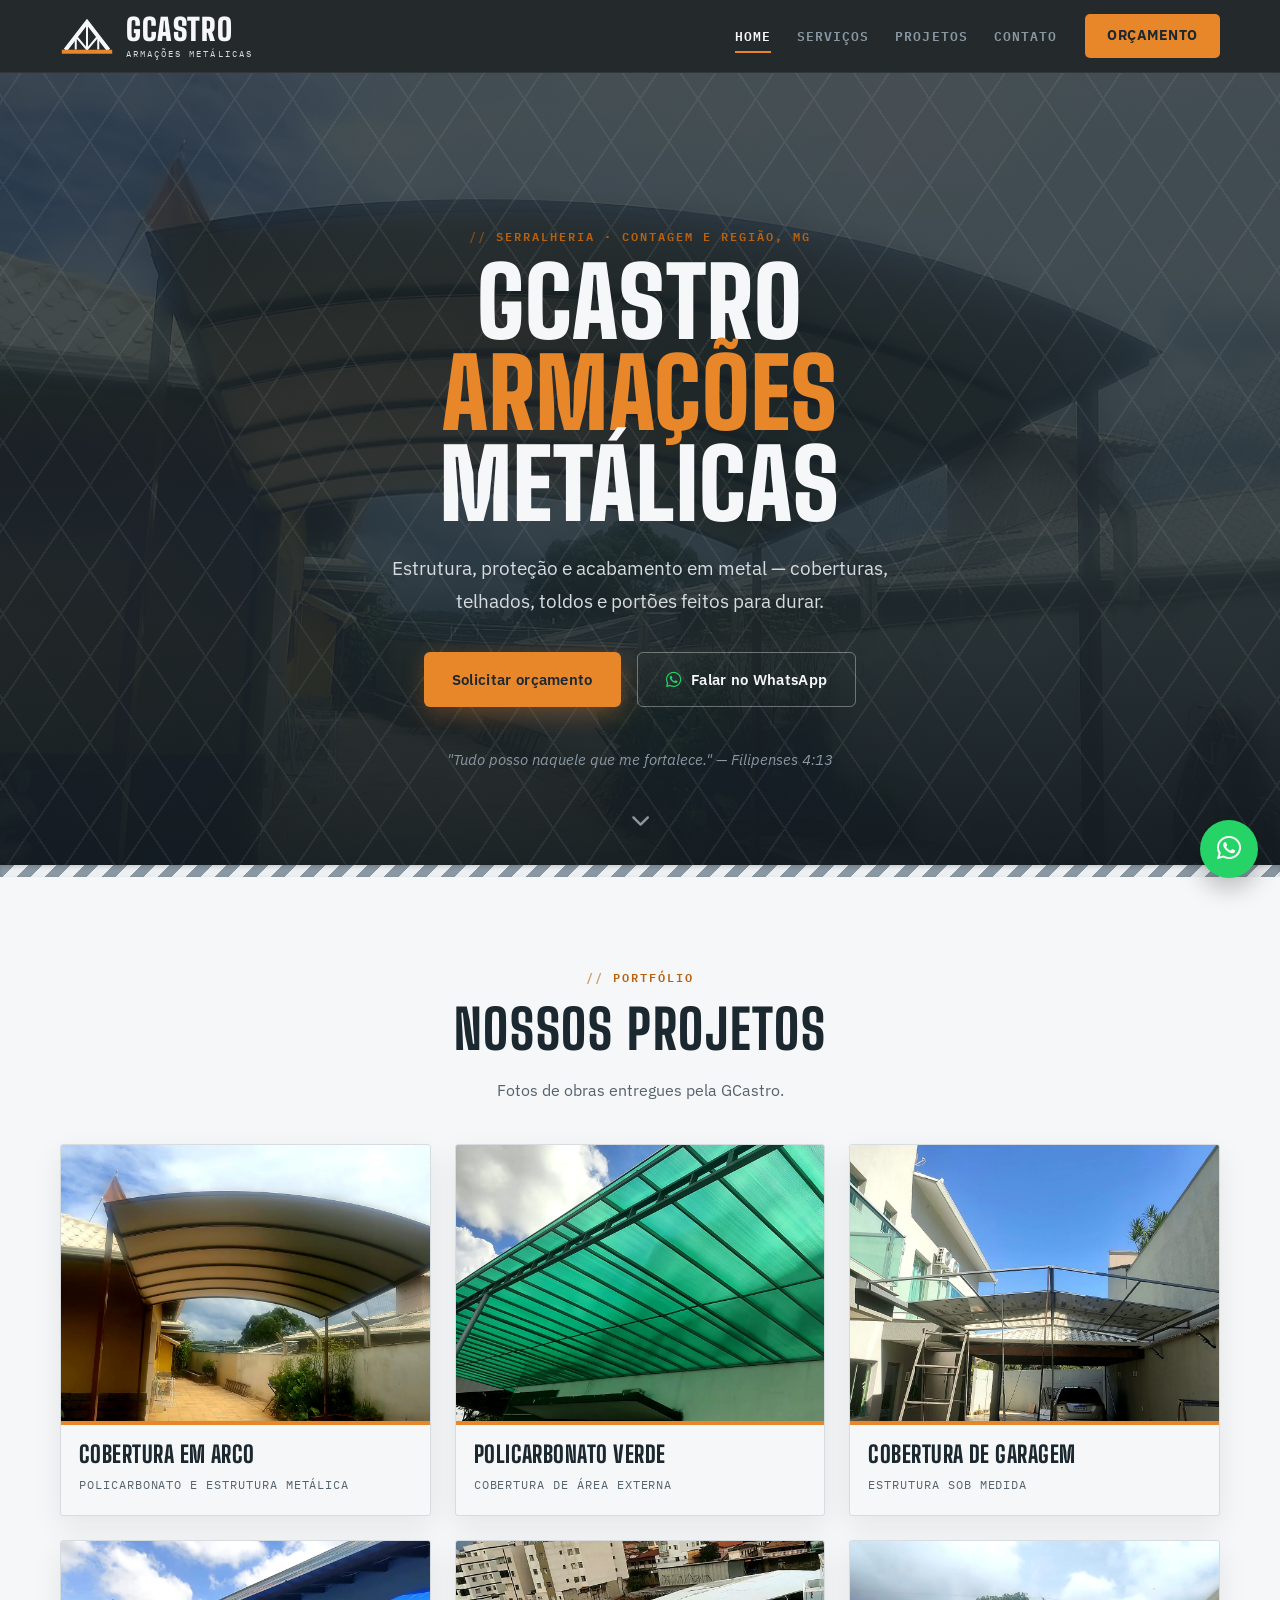
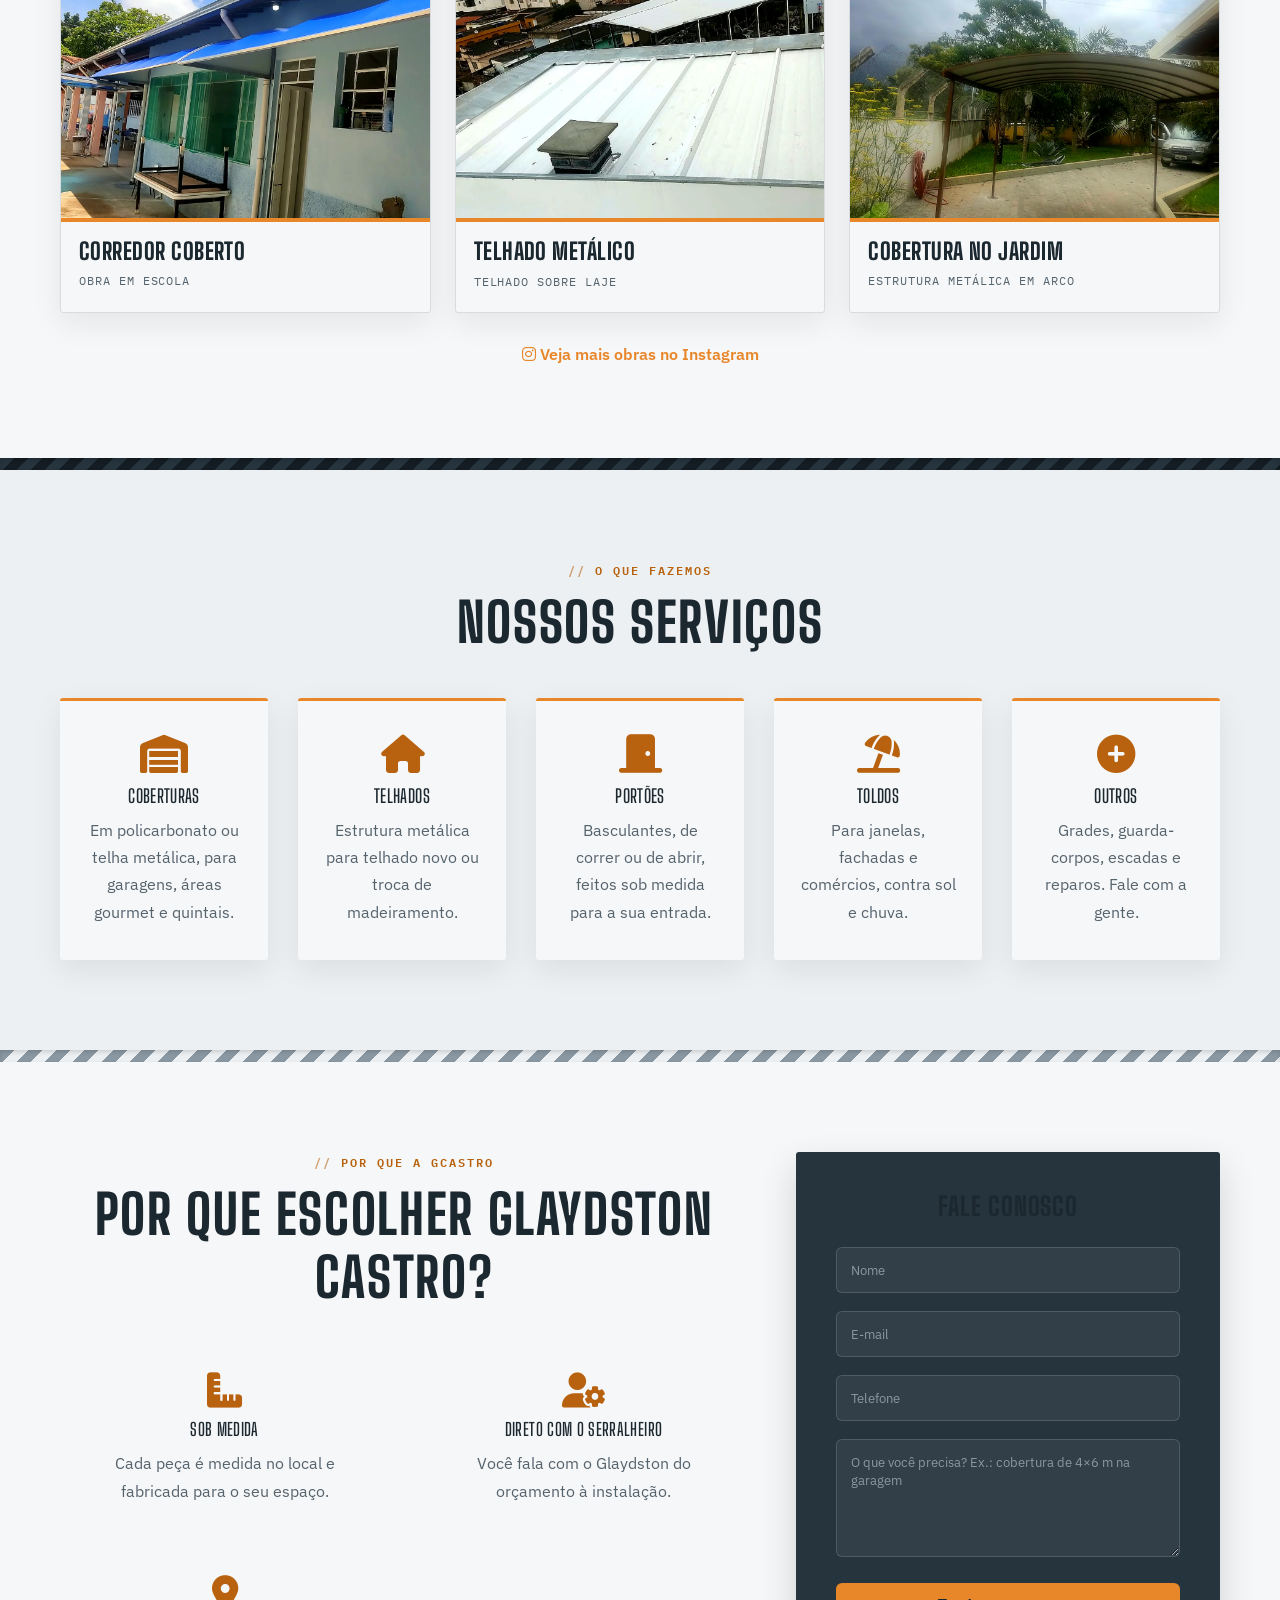
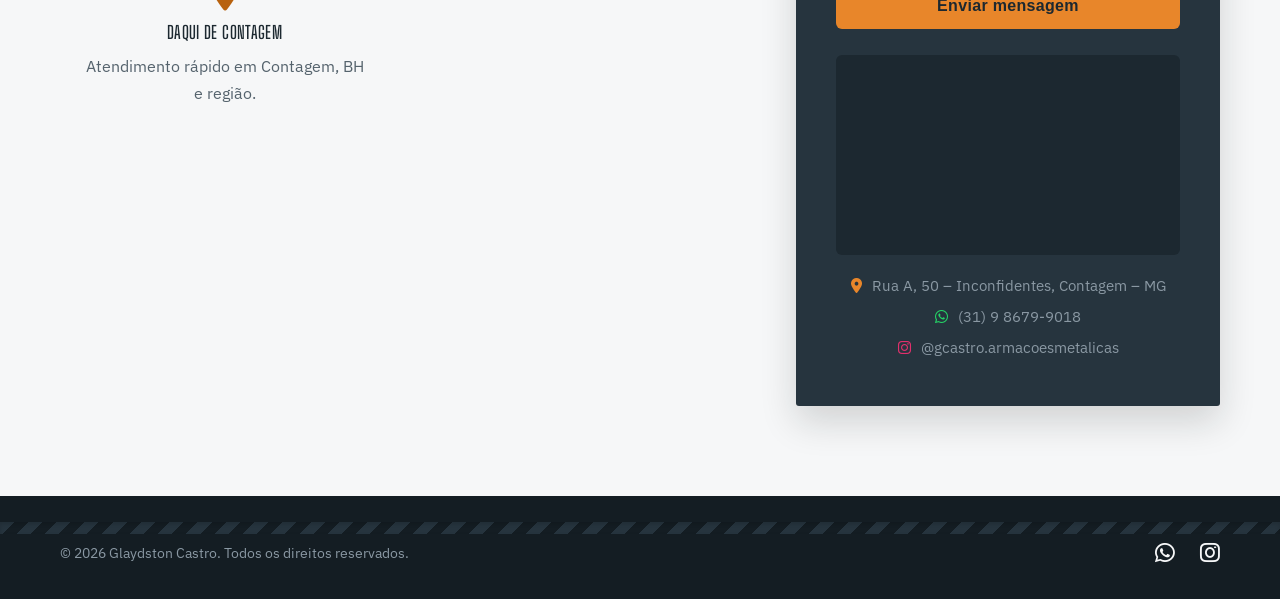
==== commit 39764e5e: "perf(img): fotos das obras com mais nitidez, contraste e resolução - Reexporta hero, portfólio e og-" ====
--- a/index.html
+++ b/index.html
@@ -1,344 +1,344 @@
-<!DOCTYPE html>
-<html lang="pt-BR">
-
-<head>
-    <!-- ==== Metas essenciais ==== -->
-    <meta charset="UTF-8">
-    <meta name="viewport" content="width=device-width, initial-scale=1.0">
-    <title>Serralheria em Contagem/MG – Coberturas, Portões, Toldos e Telhados | GCASTRO</title>
-    <meta name="description"
-          content="Serralheria em Contagem/MG: coberturas em policarbonato, estruturas metálicas para telhados, portões e toldos sob medida. Orçamento pelo WhatsApp (31) 98679-9018.">
-    <meta name="theme-color" content="#1C2830">
-    <!-- Ao ligar um domínio próprio na Vercel, troque a URL abaixo (canonical, og:url, og:image e JSON-LD) -->
-    <link rel="canonical" href="https://gcastro-arma-es.vercel.app/">
-
-    <!-- ==== Open Graph (para redes sociais) ==== -->
-    <meta property="og:title" content="GCASTRO Armações – Serralheria em Contagem/MG">
-    <meta property="og:description"
-          content="Coberturas, telhados, portões e toldos sob medida em Contagem e região. Peça seu orçamento pelo WhatsApp.">
-    <meta property="og:url" content="https://gcastro-arma-es.vercel.app/">
-    <meta property="og:image" content="https://gcastro-arma-es.vercel.app/images/og-image.jpg">
-    <meta property="og:image:width" content="1200">
-    <meta property="og:image:height" content="630">
-    <meta property="og:type" content="website">
-    <meta property="og:locale" content="pt_BR">
-    <meta name="twitter:card" content="summary_large_image">
-
-    <!-- ==== Dados estruturados (SEO local) ==== -->
-    <script type="application/ld+json">
-    {
-      "@context": "https://schema.org",
-      "@type": "HomeAndConstructionBusiness",
-      "name": "GCASTRO Armações Metálicas",
-      "alternateName": "Glaydston Castro Armações",
-      "url": "https://gcastro-arma-es.vercel.app/",
-      "image": "https://gcastro-arma-es.vercel.app/images/og-image.jpg",
-      "logo": "https://gcastro-arma-es.vercel.app/favicon.png",
-      "telephone": "+55-31-98679-9018",
-      "address": {
-        "@type": "PostalAddress",
-        "streetAddress": "Rua A, 50 – Inconfidentes",
-        "addressLocality": "Contagem",
-        "addressRegion": "MG",
-        "addressCountry": "BR"
-      },
-      "areaServed": ["Contagem", "Belo Horizonte", "Região Metropolitana de Belo Horizonte"],
-      "sameAs": ["https://www.instagram.com/gcastro.armacoesmetalicas/"],
-      "makesOffer": [
-        {"@type": "Offer", "itemOffered": {"@type": "Service", "name": "Coberturas metálicas e em policarbonato"}},
-        {"@type": "Offer", "itemOffered": {"@type": "Service", "name": "Estruturas metálicas para telhados"}},
-        {"@type": "Offer", "itemOffered": {"@type": "Service", "name": "Portões"}},
-        {"@type": "Offer", "itemOffered": {"@type": "Service", "name": "Toldos"}}
-      ]
-    }
-    </script>
-
-    <!-- ==== Favicon ==== -->
-    <link rel="icon" href="./favicon.svg" type="image/svg+xml">
-    <link rel="icon" href="./favicon.png" type="image/png">
-    <link rel="apple-touch-icon" href="./apple-touch-icon.png">
-    <link rel="preload" as="image" href="images/hero-obra.webp">
-
-    <!-- ==== Pré-conexões (melhor LCP) ==== -->
-    <link rel="preconnect" href="https://fonts.googleapis.com">
-    <link rel="preconnect" href="https://fonts.gstatic.com" crossorigin>
-    <link rel="preconnect" href="https://cdnjs.cloudflare.com">
-
-    <!-- ==== Fontes da identidade ====
-         Big Shoulders Display -> títulos (condensada, como perfil de aço)
-         IBM Plex Sans         -> texto corrido
-         IBM Plex Mono         -> rótulos e medidas -->
-    <link href="https://fonts.googleapis.com/css2?family=Big+Shoulders+Display:wght@700;800;900&family=IBM+Plex+Sans:wght@400;500;600&family=IBM+Plex+Mono:wght@500;600&display=swap"
-          rel="stylesheet">
-    <link rel="stylesheet"
-          href="https://cdnjs.cloudflare.com/ajax/libs/font-awesome/6.5.1/css/all.min.css">
-
-    <!-- ==== Seu CSS ==== -->
-    <link rel="stylesheet" href="style.css">
-</head>
-
-<body>
-
-<a class="skip-link" href="#home">Pular para o conteúdo</a>
-
-<header class="header" id="site-header">
-    <div class="container">
-        <!-- LOGO -->
-        <a href="#home" class="logo" aria-label="Ir para a página inicial">
-            <svg class="logo-mark" viewBox="0 0 120 96" aria-hidden="true">
-                <g fill="none">
-                    <path d="M60 16V78M35 48V78M85 48V78M35 48L60 78L85 48" stroke="currentColor" stroke-width="4.5"/>
-                    <path d="M12 79L60 17L108 79" stroke="currentColor" stroke-width="9"/>
-                    <path d="M4 83H116" stroke="#E8862A" stroke-width="9"/>
-                </g>
-            </svg>
-            <span class="logo-word"><b>GCASTRO</b><small>Armações Metálicas</small></span>
-        </a>
-
-        <!-- BOTÃO DO MENU MOBILE -->
-        <button class="menu-toggle"
-                aria-label="Abrir menu"
-                aria-controls="nav-primary"
-                aria-expanded="false">
-            <i class="fa-solid fa-bars"></i>
-        </button>
-
-        <!-- MENU DE NAVEGAÇÃO -->
-        <nav id="nav-primary" class="navbar" aria-label="Menu principal">
-            <button class="nav-close" type="button" aria-label="Fechar menu">
-                <i class="fa-solid fa-xmark"></i>
-            </button>
-            <ul>
-                <li><a href="#home">HOME</a></li>
-                <li><a href="#servicos">SERVIÇOS</a></li>
-                <li><a href="#projetos">PROJETOS</a></li>
-                <li><a href="#contato">CONTATO</a></li>
-            </ul>
-            <a href="#contato" class="btn-cta">ORÇAMENTO</a>
-        </nav>
-    </div>
-    <div class="nav-backdrop" hidden></div>
-</header>
-
-<!-- ==== CONTEÚDO PRINCIPAL ==== -->
-<main>
-
-    <!-- HERO -->
-    <section id="home" class="hero">
-        <div class="hero-texture" aria-hidden="true"></div>
-        <div class="hero-overlay"></div>
-        <div class="container hero-content">
-            <p class="eyebrow">Serralheria · Contagem e região, MG</p>
-            <h1>GCASTRO<br><span>ARMAÇÕES</span> METÁLICAS</h1>
-            <p class="hero-lead">Estrutura, proteção e acabamento em metal — coberturas, telhados,
-                toldos e portões feitos para durar.</p>
-            <div class="hero-actions">
-                <a href="#contato" class="btn btn-primary">Solicitar orçamento</a>
-                <a href="https://wa.me/5531986799018" class="btn btn-ghost" target="_blank" rel="noopener">
-                    <i class="fa-brands fa-whatsapp"></i> Falar no WhatsApp
-                </a>
-            </div>
-            <p class="bible-verse">"Tudo posso naquele que me fortalece." — Filipenses 4:13</p>
-        </div>
-        <a href="#projetos" class="scroll-cue" aria-label="Rolar para os projetos">
-            <i class="fa-solid fa-chevron-down"></i>
-        </a>
-    </section>
-
-    <div class="seam" aria-hidden="true"></div>
-
-    <!-- PROJETOS -->
-    <section id="projetos" class="section projetos-section">
-        <div class="container">
-            <p class="eyebrow eyebrow-center">Portfólio</p>
-            <h2>Nossos Projetos</h2>
-            <p class="section-lead">Fotos de obras entregues pela GCastro.</p>
-            <div class="obras-grid">
-                <figure class="projeto-card reveal">
-                    <div class="projeto-media"><img src="images/obras/cobertura-arco.webp" alt="Cobertura em arco sobre entrada lateral de casa" width="1000" height="750" loading="lazy"></div>
-                    <figcaption><h3>Cobertura em arco</h3><span>Policarbonato e estrutura metálica</span></figcaption>
-                </figure>
-                <figure class="projeto-card reveal">
-                    <div class="projeto-media"><img src="images/obras/policarbonato-verde.webp" alt="Cobertura de policarbonato verde em área externa" width="1000" height="750" loading="lazy"></div>
-                    <figcaption><h3>Policarbonato verde</h3><span>Cobertura de área externa</span></figcaption>
-                </figure>
-                <figure class="projeto-card reveal">
-                    <div class="projeto-media"><img src="images/obras/cobertura-garagem.webp" alt="Cobertura metálica de garagem" width="1000" height="750" loading="lazy"></div>
-                    <figcaption><h3>Cobertura de garagem</h3><span>Estrutura sob medida</span></figcaption>
-                </figure>
-                <figure class="projeto-card reveal">
-                    <div class="projeto-media"><img src="images/obras/corredor-escola.webp" alt="Corredor coberto em escola" width="1000" height="750" loading="lazy"></div>
-                    <figcaption><h3>Corredor coberto</h3><span>Obra em escola</span></figcaption>
-                </figure>
-                <figure class="projeto-card reveal">
-                    <div class="projeto-media"><img src="images/obras/telhado-laje.webp" alt="Telhado metálico sobre laje" width="1000" height="750" loading="lazy"></div>
-                    <figcaption><h3>Telhado metálico</h3><span>Telhado sobre laje</span></figcaption>
-                </figure>
-                <figure class="projeto-card reveal">
-                    <div class="projeto-media"><img src="images/obras/pergolado-jardim.webp" alt="Cobertura em arco no jardim" width="1000" height="750" loading="lazy"></div>
-                    <figcaption><h3>Cobertura no jardim</h3><span>Estrutura metálica em arco</span></figcaption>
-                </figure>
-            </div>
-            <p class="projetos-more">
-                <a href="https://www.instagram.com/gcastro.armacoesmetalicas/" target="_blank" rel="noopener">
-                    <i class="fa-brands fa-instagram"></i> Veja mais obras no Instagram
-                </a>
-            </p>
-        </div>
-    </section>
-
-    <div class="seam seam-alt" aria-hidden="true"></div>
-
-    <!-- SERVIÇOS -->
-    <section id="servicos" class="section servicos-section">
-        <div class="container">
-            <p class="eyebrow eyebrow-center">O que fazemos</p>
-            <h2>Nossos Serviços</h2>
-            <div class="grid-3 grid-5">
-                <div class="servico-item reveal">
-                    <i class="fa-solid fa-warehouse"></i>
-                    <h3>Coberturas</h3>
-                    <p>Em policarbonato ou telha metálica, para garagens, áreas gourmet e quintais.</p>
-                </div>
-                <div class="servico-item reveal">
-                    <i class="fa-solid fa-house"></i>
-                    <h3>Telhados</h3>
-                    <p>Estrutura metálica para telhado novo ou troca de madeiramento.</p>
-                </div>
-                <div class="servico-item reveal">
-                    <i class="fa-solid fa-door-closed"></i>
-                    <h3>Portões</h3>
-                    <p>Basculantes, de correr ou de abrir, feitos sob medida para a sua entrada.</p>
-                </div>
-                <div class="servico-item reveal">
-                    <i class="fa-solid fa-umbrella-beach"></i>
-                    <h3>Toldos</h3>
-                    <p>Para janelas, fachadas e comércios, contra sol e chuva.</p>
-                </div>
-                <div class="servico-item reveal">
-                    <i class="fa-solid fa-circle-plus"></i>
-                    <h3>Outros</h3>
-                    <p>Grades, guarda-corpos, escadas e reparos. Fale com a gente.</p>
-                </div>
-            </div>
-        </div>
-    </section>
-
-    <div class="seam" aria-hidden="true"></div>
-
-    <!-- CONTATO / POR QUE ESCOLHER -->
-    <section id="contato" class="section choose-contact-section">
-        <div class="container flex-container">
-            <!-- Por que escolher -->
-            <div class="choose-us-content">
-                <p class="eyebrow">Por que a Gcastro</p>
-                <h2>Por que escolher Glaydston Castro?</h2>
-                <div class="grid-3">
-                    <div class="reason-item reveal">
-                        <i class="fa-solid fa-ruler-combined"></i>
-                        <h3>Sob medida</h3>
-                        <p>Cada peça é medida no local e fabricada para o seu espaço.</p>
-                    </div>
-                    <div class="reason-item reveal">
-                        <i class="fa-solid fa-user-gear"></i>
-                        <h3>Direto com o serralheiro</h3>
-                        <p>Você fala com o Glaydston do orçamento à instalação.</p>
-                    </div>
-                    <div class="reason-item reveal">
-                        <i class="fa-solid fa-location-dot"></i>
-                        <h3>Daqui de Contagem</h3>
-                        <p>Atendimento rápido em Contagem, BH e região.</p>
-                    </div>
-                </div>
-            </div>
-
-            <!-- Formulário de contato -->
-            <div class="contact-form-card reveal">
-                <h2>Fale Conosco</h2>
-
-                <!-- *** Troque o action abaixo por seu endpoint (ex.: Formspree, Netlify Forms, etc.) *** -->
-                <form id="contact-form" action="https://formspree.io/f/mwlkeevk" method="POST">
-                    <input type="hidden" name="_subject" value="Novo orçamento - GCASTRO ARMAÇÕES">
-                    <div class="form-group">
-                        <label for="nome" class="sr-only">Nome</label>
-                        <input type="text" id="nome" name="nome" placeholder="Nome" required>
-                    </div>
-
-                    <div class="form-group">
-                        <label for="email" class="sr-only">E-mail</label>
-                        <input type="email" id="email" name="_replyto" placeholder="E-mail" required>
-                    </div>
-
-                    <div class="form-group">
-                        <label for="telefone" class="sr-only">Telefone</label>
-                        <input type="tel" id="telefone" name="telefone" placeholder="Telefone">
-                    </div>
-
-                    <div class="form-group">
-                        <label for="mensagem" class="sr-only">Mensagem</label>
-                        <textarea id="mensagem" name="mensagem" rows="5"
-                                  placeholder="O que você precisa? Ex.: cobertura de 4×6 m na garagem"></textarea>
-                    </div>
-
-                    <button type="submit" class="btn-submit">Enviar mensagem</button>
-                </form>
-
-                <!-- Mensagem de sucesso (exibida após envio) -->
-                <div class="form-feedback" id="form-feedback" role="status" aria-live="polite" hidden>
-                    <i class="fa-solid fa-circle-check"></i>
-                    <h3>Mensagem enviada!</h3>
-                    <p>Obrigado pelo contato. Recebemos sua solicitação e a equipe da
-                        GCASTRO retornará em breve. Se preferir falar agora, chame no WhatsApp.</p>
-                    <a href="https://wa.me/5531986799018" class="btn btn-primary" target="_blank" rel="noopener">
-                        <i class="fa-brands fa-whatsapp"></i> Falar no WhatsApp
-                    </a>
-                </div>
-
-                <!-- MAPA (lazy-load) -->
-                <div class="map-placeholder">
-                    <iframe src="https://www.google.com/maps?q=Rua%20A%2C%2050%20-%20Inconfidentes%2C%20Contagem%20-%20MG&output=embed"
-                            width="100%" height="200" style="border:0;" loading="lazy"
-                            title="Localização Gcastro Armações no mapa"
-                            allowfullscreen="" referrerpolicy="no-referrer-when-downgrade"></iframe>
-                </div>
-
-                <p class="address"><i class="fa-solid fa-location-dot"></i> Rua A, 50 – Inconfidentes, Contagem – MG</p>
-                <p class="phone"><a href="https://wa.me/5531986799018" target="_blank" rel="noopener"><i class="fa-brands fa-whatsapp"></i> (31) 9 8679-9018</a></p>
-                <p class="phone"><a href="https://www.instagram.com/gcastro.armacoesmetalicas/" target="_blank" rel="noopener"><i class="fa-brands fa-instagram"></i> @gcastro.armacoesmetalicas</a></p>
-            </div>
-        </div>
-    </section>
-
-</main>
-
-<!-- ==== RODAPÉ ==== -->
-<footer class="footer">
-    <div class="seam seam-alt" aria-hidden="true"></div>
-    <div class="container">
-        <p>&copy; <span id="year">2024</span> Glaydston Castro. Todos os direitos reservados.</p>
-        <div class="social-links">
-            <a href="https://wa.me/5531986799018" target="_blank" rel="noopener" title="WhatsApp">
-                <i class="fa-brands fa-whatsapp"></i>
-            </a>
-            <a href="https://www.instagram.com/gcastro.armacoesmetalicas/" target="_blank" rel="noopener" title="Instagram">
-                <i class="fa-brands fa-instagram"></i>
-            </a>
-        </div>
-    </div>
-</footer>
-
-<!-- BOTÃO FLUTUANTE WHATSAPP -->
-<a href="https://wa.me/5531986799018" class="whatsapp-float" target="_blank" rel="noopener"
-   aria-label="Chamar no WhatsApp">
-    <i class="fa-brands fa-whatsapp"></i>
-</a>
-
-<!-- BOTÃO VOLTAR AO TOPO -->
-<button class="back-to-top" type="button" aria-label="Voltar ao topo" hidden>
-    <i class="fa-solid fa-arrow-up"></i>
-</button>
-
-<!-- ==== Seu JavaScript ==== -->
-<script src="script.js" defer></script>
-</body>
-</html>
+<!DOCTYPE html>
+<html lang="pt-BR">
+
+<head>
+    <!-- ==== Metas essenciais ==== -->
+    <meta charset="UTF-8">
+    <meta name="viewport" content="width=device-width, initial-scale=1.0">
+    <title>Serralheria em Contagem/MG – Coberturas, Portões, Toldos e Telhados | GCASTRO</title>
+    <meta name="description"
+          content="Serralheria em Contagem/MG: coberturas em policarbonato, estruturas metálicas para telhados, portões e toldos sob medida. Orçamento pelo WhatsApp (31) 98679-9018.">
+    <meta name="theme-color" content="#1C2830">
+    <!-- Ao ligar um domínio próprio na Vercel, troque a URL abaixo (canonical, og:url, og:image e JSON-LD) -->
+    <link rel="canonical" href="https://gcastro-arma-es.vercel.app/">
+
+    <!-- ==== Open Graph (para redes sociais) ==== -->
+    <meta property="og:title" content="GCASTRO Armações – Serralheria em Contagem/MG">
+    <meta property="og:description"
+          content="Coberturas, telhados, portões e toldos sob medida em Contagem e região. Peça seu orçamento pelo WhatsApp.">
+    <meta property="og:url" content="https://gcastro-arma-es.vercel.app/">
+    <meta property="og:image" content="https://gcastro-arma-es.vercel.app/images/og-image.jpg">
+    <meta property="og:image:width" content="1200">
+    <meta property="og:image:height" content="630">
+    <meta property="og:type" content="website">
+    <meta property="og:locale" content="pt_BR">
+    <meta name="twitter:card" content="summary_large_image">
+
+    <!-- ==== Dados estruturados (SEO local) ==== -->
+    <script type="application/ld+json">
+    {
+      "@context": "https://schema.org",
+      "@type": "HomeAndConstructionBusiness",
+      "name": "GCASTRO Armações Metálicas",
+      "alternateName": "Glaydston Castro Armações",
+      "url": "https://gcastro-arma-es.vercel.app/",
+      "image": "https://gcastro-arma-es.vercel.app/images/og-image.jpg",
+      "logo": "https://gcastro-arma-es.vercel.app/favicon.png",
+      "telephone": "+55-31-98679-9018",
+      "address": {
+        "@type": "PostalAddress",
+        "streetAddress": "Rua A, 50 – Inconfidentes",
+        "addressLocality": "Contagem",
+        "addressRegion": "MG",
+        "addressCountry": "BR"
+      },
+      "areaServed": ["Contagem", "Belo Horizonte", "Região Metropolitana de Belo Horizonte"],
+      "sameAs": ["https://www.instagram.com/gcastro.armacoesmetalicas/"],
+      "makesOffer": [
+        {"@type": "Offer", "itemOffered": {"@type": "Service", "name": "Coberturas metálicas e em policarbonato"}},
+        {"@type": "Offer", "itemOffered": {"@type": "Service", "name": "Estruturas metálicas para telhados"}},
+        {"@type": "Offer", "itemOffered": {"@type": "Service", "name": "Portões"}},
+        {"@type": "Offer", "itemOffered": {"@type": "Service", "name": "Toldos"}}
+      ]
+    }
+    </script>
+
+    <!-- ==== Favicon ==== -->
+    <link rel="icon" href="./favicon.svg" type="image/svg+xml">
+    <link rel="icon" href="./favicon.png" type="image/png">
+    <link rel="apple-touch-icon" href="./apple-touch-icon.png">
+    <link rel="preload" as="image" href="images/hero-obra.webp">
+
+    <!-- ==== Pré-conexões (melhor LCP) ==== -->
+    <link rel="preconnect" href="https://fonts.googleapis.com">
+    <link rel="preconnect" href="https://fonts.gstatic.com" crossorigin>
+    <link rel="preconnect" href="https://cdnjs.cloudflare.com">
+
+    <!-- ==== Fontes da identidade ====
+         Big Shoulders Display -> títulos (condensada, como perfil de aço)
+         IBM Plex Sans         -> texto corrido
+         IBM Plex Mono         -> rótulos e medidas -->
+    <link href="https://fonts.googleapis.com/css2?family=Big+Shoulders+Display:wght@700;800;900&family=IBM+Plex+Sans:wght@400;500;600&family=IBM+Plex+Mono:wght@500;600&display=swap"
+          rel="stylesheet">
+    <link rel="stylesheet"
+          href="https://cdnjs.cloudflare.com/ajax/libs/font-awesome/6.5.1/css/all.min.css">
+
+    <!-- ==== Seu CSS ==== -->
+    <link rel="stylesheet" href="style.css">
+</head>
+
+<body>
+
+<a class="skip-link" href="#home">Pular para o conteúdo</a>
+
+<header class="header" id="site-header">
+    <div class="container">
+        <!-- LOGO -->
+        <a href="#home" class="logo" aria-label="Ir para a página inicial">
+            <svg class="logo-mark" viewBox="0 0 120 96" aria-hidden="true">
+                <g fill="none">
+                    <path d="M60 16V78M35 48V78M85 48V78M35 48L60 78L85 48" stroke="currentColor" stroke-width="4.5"/>
+                    <path d="M12 79L60 17L108 79" stroke="currentColor" stroke-width="9"/>
+                    <path d="M4 83H116" stroke="#E8862A" stroke-width="9"/>
+                </g>
+            </svg>
+            <span class="logo-word"><b>GCASTRO</b><small>Armações Metálicas</small></span>
+        </a>
+
+        <!-- BOTÃO DO MENU MOBILE -->
+        <button class="menu-toggle"
+                aria-label="Abrir menu"
+                aria-controls="nav-primary"
+                aria-expanded="false">
+            <i class="fa-solid fa-bars"></i>
+        </button>
+
+        <!-- MENU DE NAVEGAÇÃO -->
+        <nav id="nav-primary" class="navbar" aria-label="Menu principal">
+            <button class="nav-close" type="button" aria-label="Fechar menu">
+                <i class="fa-solid fa-xmark"></i>
+            </button>
+            <ul>
+                <li><a href="#home">HOME</a></li>
+                <li><a href="#servicos">SERVIÇOS</a></li>
+                <li><a href="#projetos">PROJETOS</a></li>
+                <li><a href="#contato">CONTATO</a></li>
+            </ul>
+            <a href="#contato" class="btn-cta">ORÇAMENTO</a>
+        </nav>
+    </div>
+    <div class="nav-backdrop" hidden></div>
+</header>
+
+<!-- ==== CONTEÚDO PRINCIPAL ==== -->
+<main>
+
+    <!-- HERO -->
+    <section id="home" class="hero">
+        <div class="hero-texture" aria-hidden="true"></div>
+        <div class="hero-overlay"></div>
+        <div class="container hero-content">
+            <p class="eyebrow">Serralheria · Contagem e região, MG</p>
+            <h1>GCASTRO<br><span>ARMAÇÕES</span> METÁLICAS</h1>
+            <p class="hero-lead">Estrutura, proteção e acabamento em metal — coberturas, telhados,
+                toldos e portões feitos para durar.</p>
+            <div class="hero-actions">
+                <a href="#contato" class="btn btn-primary">Solicitar orçamento</a>
+                <a href="https://wa.me/5531986799018" class="btn btn-ghost" target="_blank" rel="noopener">
+                    <i class="fa-brands fa-whatsapp"></i> Falar no WhatsApp
+                </a>
+            </div>
+            <p class="bible-verse">"Tudo posso naquele que me fortalece." — Filipenses 4:13</p>
+        </div>
+        <a href="#projetos" class="scroll-cue" aria-label="Rolar para os projetos">
+            <i class="fa-solid fa-chevron-down"></i>
+        </a>
+    </section>
+
+    <div class="seam" aria-hidden="true"></div>
+
+    <!-- PROJETOS -->
+    <section id="projetos" class="section projetos-section">
+        <div class="container">
+            <p class="eyebrow eyebrow-center">Portfólio</p>
+            <h2>Nossos Projetos</h2>
+            <p class="section-lead">Fotos de obras entregues pela GCastro.</p>
+            <div class="obras-grid">
+                <figure class="projeto-card reveal">
+                    <div class="projeto-media"><img src="images/obras/cobertura-arco.webp" alt="Cobertura em arco sobre entrada lateral de casa" width="1200" height="900" loading="lazy"></div>
+                    <figcaption><h3>Cobertura em arco</h3><span>Policarbonato e estrutura metálica</span></figcaption>
+                </figure>
+                <figure class="projeto-card reveal">
+                    <div class="projeto-media"><img src="images/obras/policarbonato-verde.webp" alt="Cobertura de policarbonato verde em área externa" width="1200" height="900" loading="lazy"></div>
+                    <figcaption><h3>Policarbonato verde</h3><span>Cobertura de área externa</span></figcaption>
+                </figure>
+                <figure class="projeto-card reveal">
+                    <div class="projeto-media"><img src="images/obras/cobertura-garagem.webp" alt="Cobertura metálica de garagem" width="1200" height="900" loading="lazy"></div>
+                    <figcaption><h3>Cobertura de garagem</h3><span>Estrutura sob medida</span></figcaption>
+                </figure>
+                <figure class="projeto-card reveal">
+                    <div class="projeto-media"><img src="images/obras/corredor-escola.webp" alt="Corredor coberto em escola" width="1200" height="900" loading="lazy"></div>
+                    <figcaption><h3>Corredor coberto</h3><span>Obra em escola</span></figcaption>
+                </figure>
+                <figure class="projeto-card reveal">
+                    <div class="projeto-media"><img src="images/obras/telhado-laje.webp" alt="Telhado metálico sobre laje" width="1200" height="900" loading="lazy"></div>
+                    <figcaption><h3>Telhado metálico</h3><span>Telhado sobre laje</span></figcaption>
+                </figure>
+                <figure class="projeto-card reveal">
+                    <div class="projeto-media"><img src="images/obras/pergolado-jardim.webp" alt="Cobertura em arco no jardim" width="1200" height="900" loading="lazy"></div>
+                    <figcaption><h3>Cobertura no jardim</h3><span>Estrutura metálica em arco</span></figcaption>
+                </figure>
+            </div>
+            <p class="projetos-more">
+                <a href="https://www.instagram.com/gcastro.armacoesmetalicas/" target="_blank" rel="noopener">
+                    <i class="fa-brands fa-instagram"></i> Veja mais obras no Instagram
+                </a>
+            </p>
+        </div>
+    </section>
+
+    <div class="seam seam-alt" aria-hidden="true"></div>
+
+    <!-- SERVIÇOS -->
+    <section id="servicos" class="section servicos-section">
+        <div class="container">
+            <p class="eyebrow eyebrow-center">O que fazemos</p>
+            <h2>Nossos Serviços</h2>
+            <div class="grid-3 grid-5">
+                <div class="servico-item reveal">
+                    <i class="fa-solid fa-warehouse"></i>
+                    <h3>Coberturas</h3>
+                    <p>Em policarbonato ou telha metálica, para garagens, áreas gourmet e quintais.</p>
+                </div>
+                <div class="servico-item reveal">
+                    <i class="fa-solid fa-house"></i>
+                    <h3>Telhados</h3>
+                    <p>Estrutura metálica para telhado novo ou troca de madeiramento.</p>
+                </div>
+                <div class="servico-item reveal">
+                    <i class="fa-solid fa-door-closed"></i>
+                    <h3>Portões</h3>
+                    <p>Basculantes, de correr ou de abrir, feitos sob medida para a sua entrada.</p>
+                </div>
+                <div class="servico-item reveal">
+                    <i class="fa-solid fa-umbrella-beach"></i>
+                    <h3>Toldos</h3>
+                    <p>Para janelas, fachadas e comércios, contra sol e chuva.</p>
+                </div>
+                <div class="servico-item reveal">
+                    <i class="fa-solid fa-circle-plus"></i>
+                    <h3>Outros</h3>
+                    <p>Grades, guarda-corpos, escadas e reparos. Fale com a gente.</p>
+                </div>
+            </div>
+        </div>
+    </section>
+
+    <div class="seam" aria-hidden="true"></div>
+
+    <!-- CONTATO / POR QUE ESCOLHER -->
+    <section id="contato" class="section choose-contact-section">
+        <div class="container flex-container">
+            <!-- Por que escolher -->
+            <div class="choose-us-content">
+                <p class="eyebrow">Por que a Gcastro</p>
+                <h2>Por que escolher Glaydston Castro?</h2>
+                <div class="grid-3">
+                    <div class="reason-item reveal">
+                        <i class="fa-solid fa-ruler-combined"></i>
+                        <h3>Sob medida</h3>
+                        <p>Cada peça é medida no local e fabricada para o seu espaço.</p>
+                    </div>
+                    <div class="reason-item reveal">
+                        <i class="fa-solid fa-user-gear"></i>
+                        <h3>Direto com o serralheiro</h3>
+                        <p>Você fala com o Glaydston do orçamento à instalação.</p>
+                    </div>
+                    <div class="reason-item reveal">
+                        <i class="fa-solid fa-location-dot"></i>
+                        <h3>Daqui de Contagem</h3>
+                        <p>Atendimento rápido em Contagem, BH e região.</p>
+                    </div>
+                </div>
+            </div>
+
+            <!-- Formulário de contato -->
+            <div class="contact-form-card reveal">
+                <h2>Fale Conosco</h2>
+
+                <!-- *** Troque o action abaixo por seu endpoint (ex.: Formspree, Netlify Forms, etc.) *** -->
+                <form id="contact-form" action="https://formspree.io/f/mwlkeevk" method="POST">
+                    <input type="hidden" name="_subject" value="Novo orçamento - GCASTRO ARMAÇÕES">
+                    <div class="form-group">
+                        <label for="nome" class="sr-only">Nome</label>
+                        <input type="text" id="nome" name="nome" placeholder="Nome" required>
+                    </div>
+
+                    <div class="form-group">
+                        <label for="email" class="sr-only">E-mail</label>
+                        <input type="email" id="email" name="_replyto" placeholder="E-mail" required>
+                    </div>
+
+                    <div class="form-group">
+                        <label for="telefone" class="sr-only">Telefone</label>
+                        <input type="tel" id="telefone" name="telefone" placeholder="Telefone">
+                    </div>
+
+                    <div class="form-group">
+                        <label for="mensagem" class="sr-only">Mensagem</label>
+                        <textarea id="mensagem" name="mensagem" rows="5"
+                                  placeholder="O que você precisa? Ex.: cobertura de 4×6 m na garagem"></textarea>
+                    </div>
+
+                    <button type="submit" class="btn-submit">Enviar mensagem</button>
+                </form>
+
+                <!-- Mensagem de sucesso (exibida após envio) -->
+                <div class="form-feedback" id="form-feedback" role="status" aria-live="polite" hidden>
+                    <i class="fa-solid fa-circle-check"></i>
+                    <h3>Mensagem enviada!</h3>
+                    <p>Obrigado pelo contato. Recebemos sua solicitação e a equipe da
+                        GCASTRO retornará em breve. Se preferir falar agora, chame no WhatsApp.</p>
+                    <a href="https://wa.me/5531986799018" class="btn btn-primary" target="_blank" rel="noopener">
+                        <i class="fa-brands fa-whatsapp"></i> Falar no WhatsApp
+                    </a>
+                </div>
+
+                <!-- MAPA (lazy-load) -->
+                <div class="map-placeholder">
+                    <iframe src="https://www.google.com/maps?q=Rua%20A%2C%2050%20-%20Inconfidentes%2C%20Contagem%20-%20MG&output=embed"
+                            width="100%" height="200" style="border:0;" loading="lazy"
+                            title="Localização Gcastro Armações no mapa"
+                            allowfullscreen="" referrerpolicy="no-referrer-when-downgrade"></iframe>
+                </div>
+
+                <p class="address"><i class="fa-solid fa-location-dot"></i> Rua A, 50 – Inconfidentes, Contagem – MG</p>
+                <p class="phone"><a href="https://wa.me/5531986799018" target="_blank" rel="noopener"><i class="fa-brands fa-whatsapp"></i> (31) 9 8679-9018</a></p>
+                <p class="phone"><a href="https://www.instagram.com/gcastro.armacoesmetalicas/" target="_blank" rel="noopener"><i class="fa-brands fa-instagram"></i> @gcastro.armacoesmetalicas</a></p>
+            </div>
+        </div>
+    </section>
+
+</main>
+
+<!-- ==== RODAPÉ ==== -->
+<footer class="footer">
+    <div class="seam seam-alt" aria-hidden="true"></div>
+    <div class="container">
+        <p>&copy; <span id="year">2024</span> Glaydston Castro. Todos os direitos reservados.</p>
+        <div class="social-links">
+            <a href="https://wa.me/5531986799018" target="_blank" rel="noopener" title="WhatsApp">
+                <i class="fa-brands fa-whatsapp"></i>
+            </a>
+            <a href="https://www.instagram.com/gcastro.armacoesmetalicas/" target="_blank" rel="noopener" title="Instagram">
+                <i class="fa-brands fa-instagram"></i>
+            </a>
+        </div>
+    </div>
+</footer>
+
+<!-- BOTÃO FLUTUANTE WHATSAPP -->
+<a href="https://wa.me/5531986799018" class="whatsapp-float" target="_blank" rel="noopener"
+   aria-label="Chamar no WhatsApp">
+    <i class="fa-brands fa-whatsapp"></i>
+</a>
+
+<!-- BOTÃO VOLTAR AO TOPO -->
+<button class="back-to-top" type="button" aria-label="Voltar ao topo" hidden>
+    <i class="fa-solid fa-arrow-up"></i>
+</button>
+
+<!-- ==== Seu JavaScript ==== -->
+<script src="script.js" defer></script>
+</body>
+</html>
